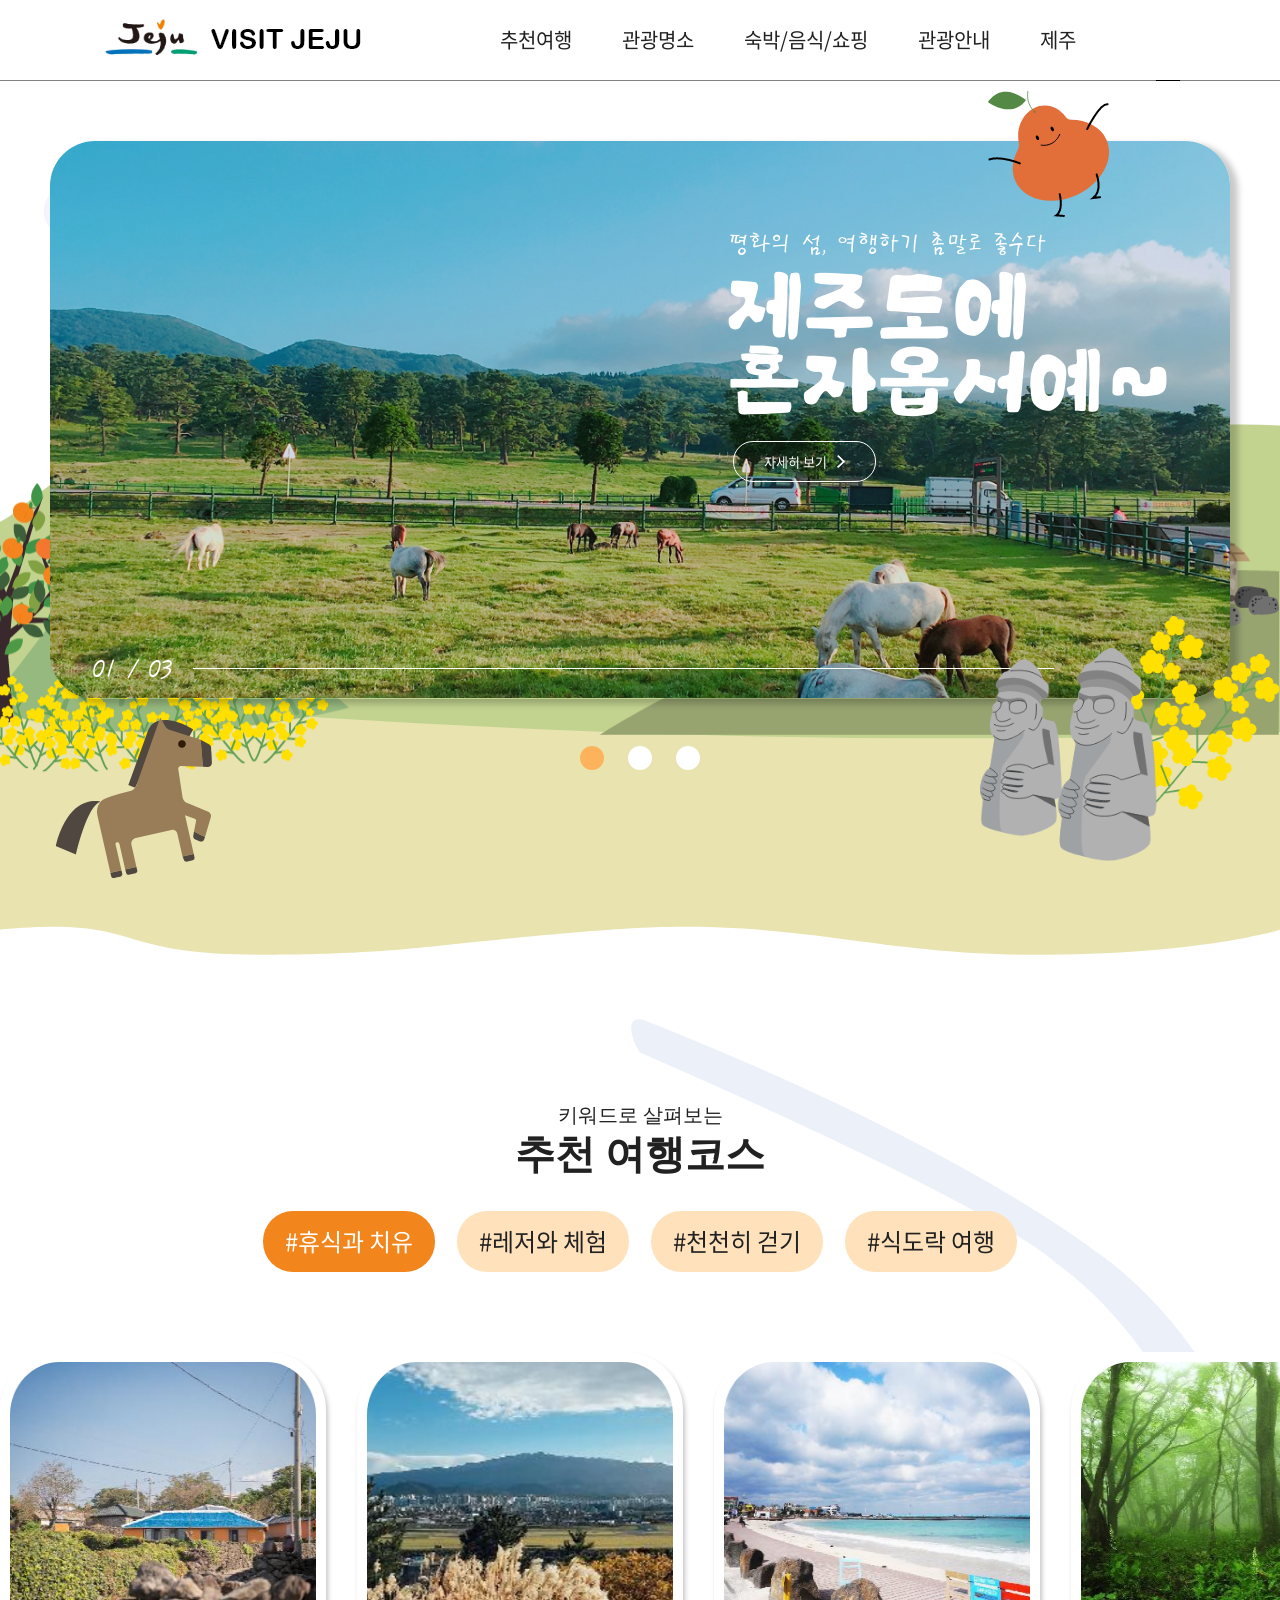
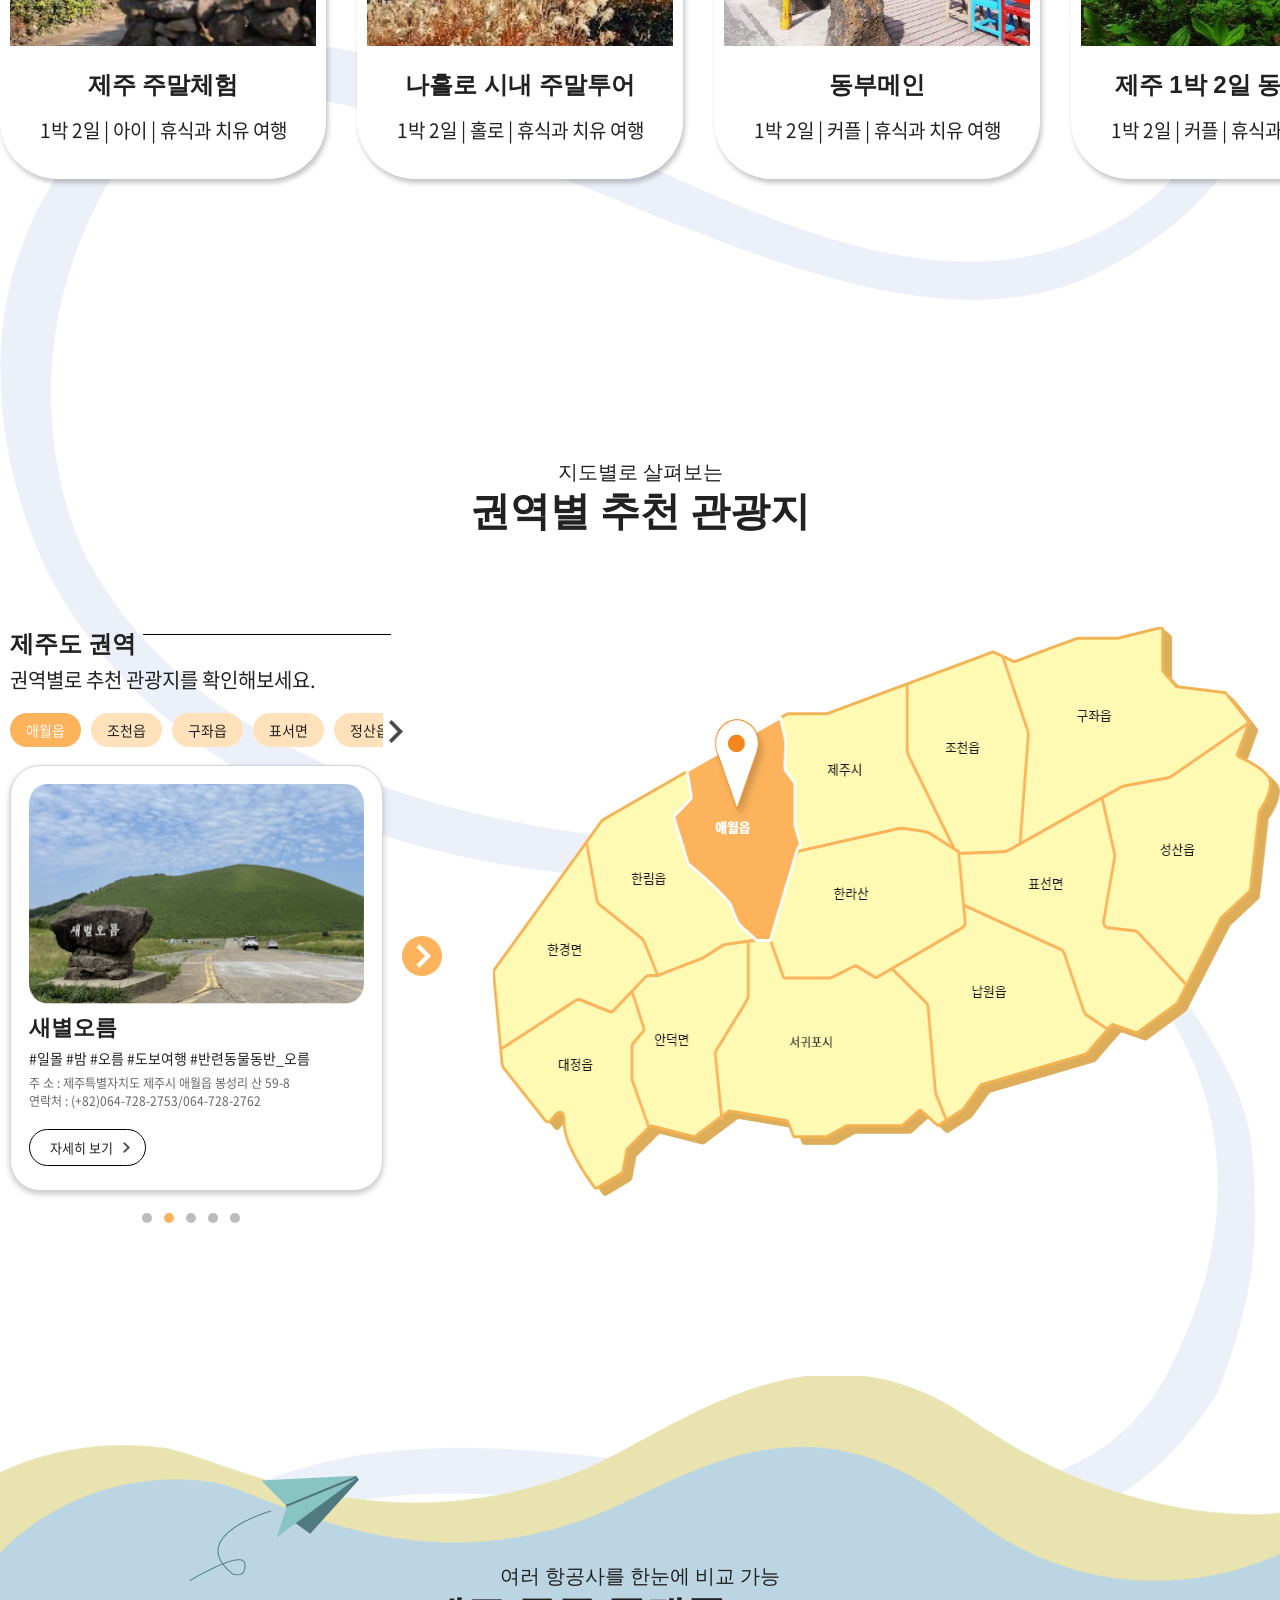
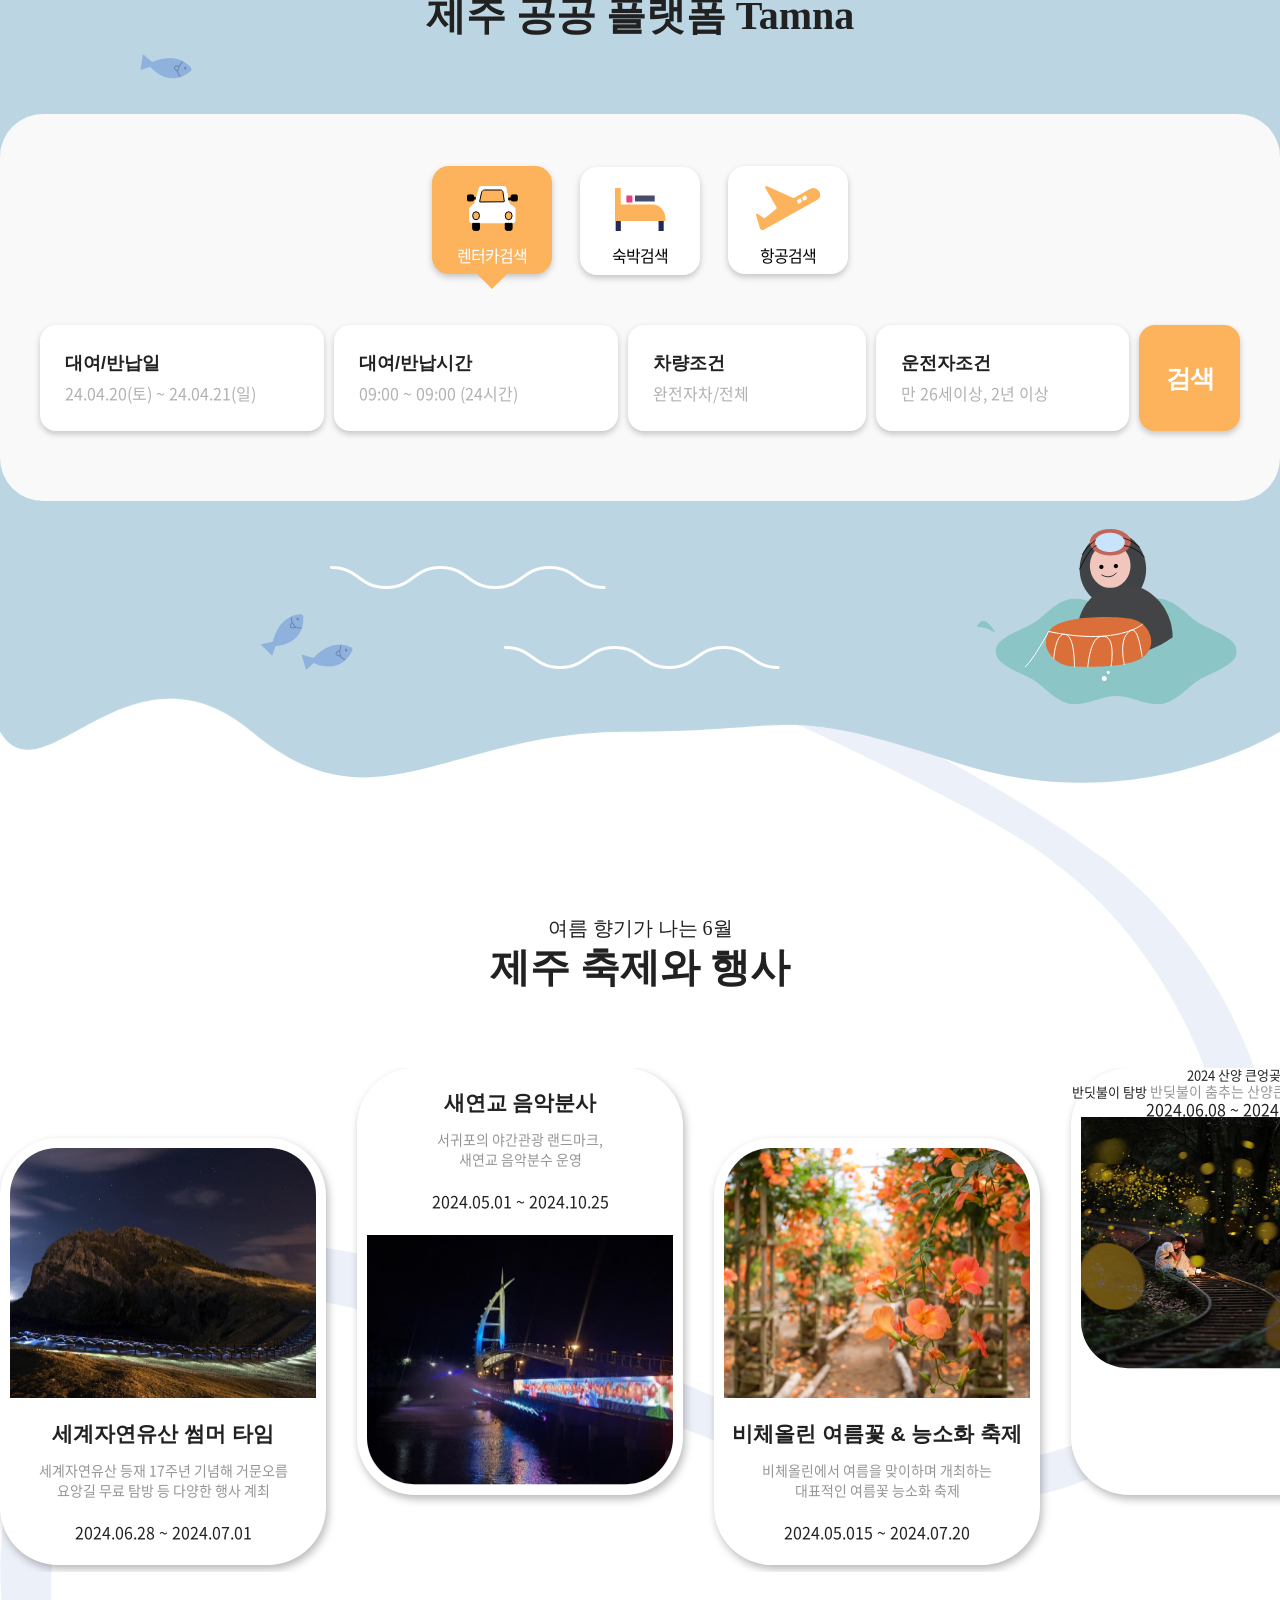
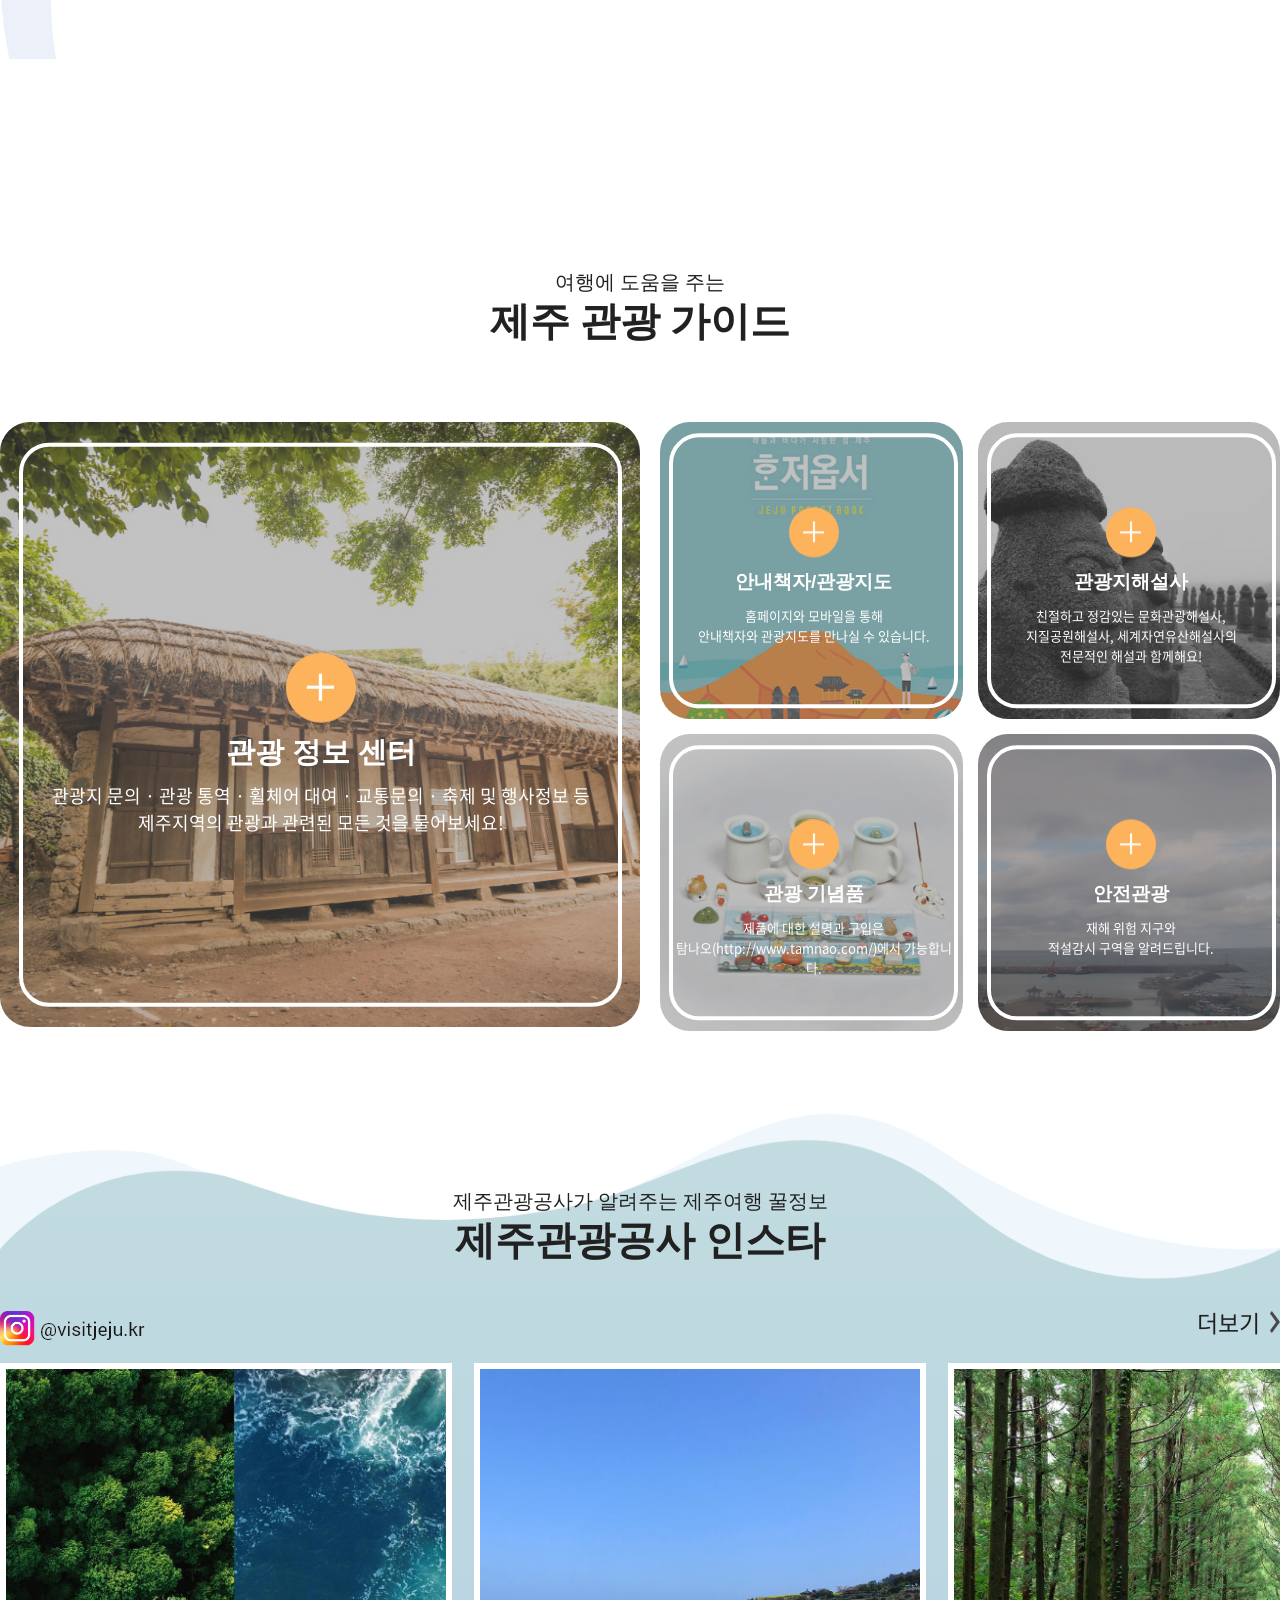
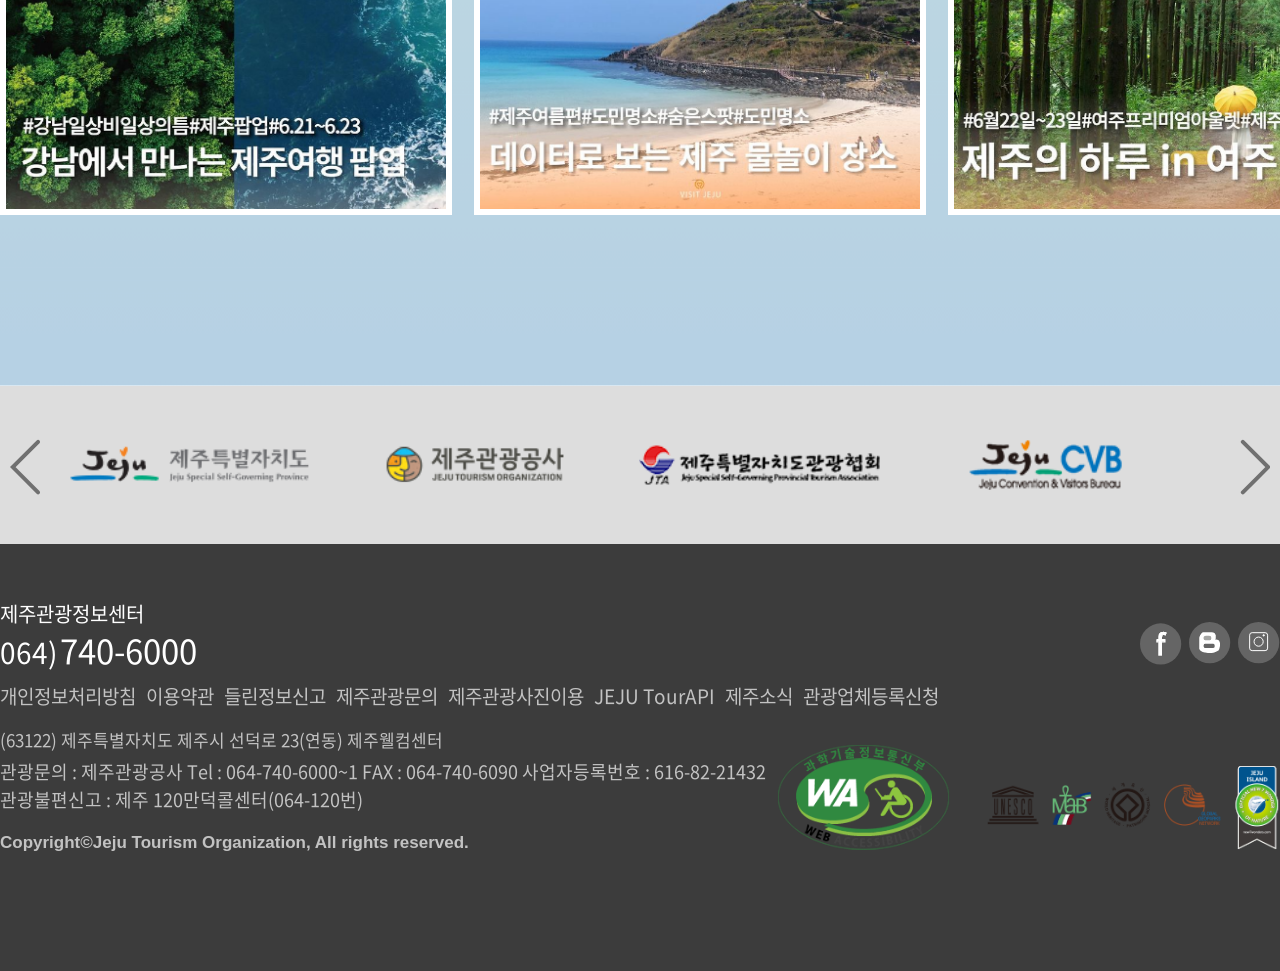
==== index.html @ 4c70cb13 "href 제거" ====
<!DOCTYPE html>
<html lang="en">
<head>
    <meta charset="UTF-8">
    <meta name="viewport" content="width=device-width, initial-scale=1.0">
    <link rel ="stylesheet" type="text/css" href="./resource/css/style.css">
    <link rel ="stylesheet" type="text/css" href="./resource/css/reset.css">
    <link rel ="stylesheet" type="text/css" href="./resource/css/font.css">
    <link rel="stylesheet" type="text/css" href="./resource/css/swiper.min.css">
    
    <title>UI/UX 디자인 실무 기말 과제</title>
 
</head>
<body>
    <div id="wrap">
        <div id="header">
            <div class="header_inner">
                <div class="logo">
                    <a href="index.html" >
                        <img src="../resource/img/logo.png" alt="">
                      </a>
                </div>
                <nav class="gnb">
                    <ul>
                      <li><a>추천여행</a></li>
                      <li><a>관광명소</a></li>
                      <li><a>숙박/음식/쇼핑</a></li>
                      <li><a>관광안내</a></li>
                      <li><a>제주</a></li>
                    </ul>
                </nav>
                <div class="gnb2">
                    <ul>
                        <li><a href="">로그인</a></li>
                        <li><a href="">회원가입</a></li>
                        <li><a href=""><img src="../resource/img/menu.png"></a></li>
                    </ul>
                </div>
            </div> 
        </div>
        <div id="container">   
            <div class="container_area">
             <div class="layout">
                <div id="main_photo">
                    <div class="slide_photozone">
                        
                        <div class="banner_line"></div>
                        <img src="../resource/img/banner/slide_img.png">
                        <p class="banner_textsub">평화의 섬, 여행하기 촘말로 좋수다</p>
                        <p class="banner_subject">제주도에<br> 혼자옵서예~</p>
                      
                        <div class="banner_add">
                            <a href="">자세히 보기<img src="../resource/img/banner/right_arrow.png"></a>
                        </div>
                    <p class="pagenumber">01 / 03</p>
                
                </div>
            
                <div class="banner_slick">
                    <ul class="banner_slick_dot">
                        <li class="active_dot">

                            <button></button></li>
                        <li><button></button></li>
                        <li><button></button></li>
                    </ul>
                </div>
                </div>
                </div>
                <div class="orange">
                    <img src="../resource/img/banner/mandarin.png"  alt="배너 이미지 배경"">
                </div>
                <div class="horse">
                    <img src="../resource/img/banner/horse.png"  alt="배너 이미지 배경"">
                </div>
                <div class="stone">
                    <img src="../resource/img/banner/stone.png"  alt="배너 이미지 배경"">
                </div>
                <div class="sun">
                    <img src="../resource/img/banner/sun.png"  alt="배너 이미지 배경"">
                </div>

                <div class="banner_left">
                    <img src="../resource/img/banner/mountain.png"  alt="배너 이미지 배경"">
                </div>
                <div class="banner_right">
                    <img src="../resource/img/banner/house.png"  alt="배너 이미지 배경"">
                </div>
            </div>
            <div id="mcont1">
                <div class="bg_line"></div>
                <div class="layout">
                    <p class="text_sub">키워드로 살펴보는</p>
                    <p class="text_jemok">추천 여행코스</p>
                    <div class="tap_ui">
                        <ul>
                            <li class="on">
                                <a>
                                <span>#휴식과 치유</span>
                                </a>
                            </li>
                            <li>
                                <a >
                                <span>#레저와 체험</span>
                                </a>
                            </li>
                            <li>
                                <a >
                                <span>#천천히 걷기</span>
                                </a>
                            </li>
                            <li>
                                <a>
                                <span>#식도락 여행</span>
                                </a>
                            </li>
                        </ul>
                    </div>
                        <div class="img_slide">
                            <div class="list">
                                <ul>
                                    <li><a >
                                        <div>
                                            <img src="../resource/img/cont1/1.png" >
                                            <span class="cont1_text">제주 주말체험</span>
                                            <span class="cont1_text2">1박 2일 | 아이 | 휴식과 치유 여행</span>
                                        </div>
                                    </a>
                                    </li>
                                    <li>
                                        <a>
                                            <div>
                                                <img src="../resource/img/cont1/2.png" >
                                                <span class="cont1_text">나홀로 시내 주말투어</span>
                                                <span class="cont1_text2">1박 2일 | 홀로 | 휴식과 치유 여행</span>
                                            </div>
                                    </a>
                                    </li>
                                    <li>
                                        <a >
                                            <div>
                                                <img src="../resource/img/cont1/3.png" >
                                                <span class="cont1_text">동부메인</span>
                                                <span class="cont1_text2">1박 2일 | 커플 | 휴식과 치유 여행</span>
                                            </div>
                                        </a>
                                    </li>
                                    <li>
                                        <a>
                                            <div>
                                                <img src="../resource/img/cont1/4.png" >
                                                <span class="cont1_text">제주 1박 2일 동쪽여행</span>
                                                <span class="cont1_text2">1박 2일 | 커플 | 휴식과 치유 여행</span>
                                            </div>
                                        </a>
                                    </li>
                                </ul>
                            </div>
                            <div class="control">
                                <button class="left"></button>
                                <button class="right"></button>
                            </div>
                        </div>        
                </div>
            </div>
            <div id="mcont2">
                <div class="layout">
                    <p class="text_sub">지도별로 살펴보는</p>
                    <p class="text_jemok">권역별 추천 관광지</p>
                        <div class="mcont2_cont"> 
                            <div class="box1">
                                <button class="cont2_right_min"></button>
                                <div class="line-oveflo">
                                    <p class="cont2_text">제주도 권역</p>
                                    <div class="cont2_line"></div>
                                 </div>
                                <p class="cont2_text2">권역별로 추천 관광지를 확인해보세요.</p>
                                <div class="cont2tap_ui">
                                    <ul>
                                        <li class="on">
                                            <a>
                                            <span>애월읍</span>
                                            </a>
                                        </li>
                                        <li>
                                            <a>
                                            <span>조천읍</span>
                                            </a>
                                        </li>
                                        <li>
                                            <a>
                                            <span>구좌읍</span>
                                            </a>
                                        </li>
                                        <li>
                                            <a>
                                            <span>표서면</span>
                                            </a>
                                        </li>
                                        <li>
                                            <a>
                                            <span>정산읍</span>
                                            </a>
                                        </li>
                                        <div class="triangle"></div>
                                    </ul>
                                
                                </div>
                                <div class="cont2_box1_cont">
                                    <div>
                                        <img src="../resource/img/cont2/Saebyeol.png">
                                        <span class="cont2_text3">새별오름</span>
                                        <span class="cont2_text4">#일몰 #밤 #오름 #도보여행 #반련동물동반_오름</span>
                                        <span class="cont2_text5">주   소 :  제주특별자치도 제주시 애월읍 봉성리 산 59-8 </span>
                                        <span class="cont2_text6">연락처 : (+82)064-728-2753/064-728-2762 </span>
                                        <a href="">자세히 보기<img src="../resource/img/cont2/right_arrow.png"></a>
                                    </div>
                                    <div>
                                        
                                        <button class="cont2_left"></button>
                                        <button class="cont2_right"></button>
                                        <ul class="slick_dot">
                                            <li><button></button></li>
                                            <li class="active_dot"><button></button></li>
                                            <li><button></button></li>
                                            <li><button></button></li>
                                            <li><button></button></li>
                                        </ul>
                                    </div>
                                </div>
                            </div>
                            
                            <div class="box2"></div>
                        </div>   
                </div>
            </div>
            <div id="mcont3">
                <div class="layout">
                    <div class="il_plane"></div>
                    <div class="il_wave1"></div>
                    <div class="il_wave2"></div>
                    <div class="il_fish1"></div>
                    <div class="il_fish2"></div>
                    <div class="il_womandriver"></div>
                    <div >
                        <p class="text_sub">여러 항공사를 한눈에 비교 가능</p>
                        <p class="text_jemok">제주 공공 플랫폼 Tamna</p>
                    </div>
                    <div class="cont3_box">
                        <div class="cont3_tap">
                            <ul>
                                <li class="on">
                                    <button>
                                        <img src="../resource/img/cont3/car.png">
                                        <span>렌터카검색</span>
                                        <div class="semo"></div>  
                                    </button>          
                                                
                                </li>
                                <li>
                                    <button>
                                        <img src="../resource/img/cont3/bed.png">
                                        <span>숙박검색</span>
                                        <div class="semo"></div>
                                    </button> 
                                </li>
                                <li>
                                    <button>
                                        <img src="../resource/img/cont3/airplane.png">
                                        <span>항공검색</span>
                                        <div class="semo"></div>
                                    </button> 
                                    
                                </li>
                            </ul>
                        </div>
                        <div class="cont3_bottom">
                            <div class="cont3_inner">
                                
                                <button class="cont3_date">
                                        <p>대여/반납일</p>  
                                        <p class="sub">24.04.20(토) ~ 24.04.21(일)</p>  
                                </button> 
                                
                        
                                <button class="cont3_date">
                                    <p>대여/반납시간</p>
                                    <p class="sub">
                                    09:00 ~ 09:00 (24시간) 
                                    </p> 
                                </button>
                        
                                <button class="cont3_carcon">
                                    <p>차량조건</p>
                                    <p class="sub"> 완전자차/전체 </p>
                                </button> 
                                
                                
                                <button class="cont3_drivercon">
                                    <p>운전자조건</p>
                                    <p class="sub"> 만 26세이상, 2년 이상</p>  
                                </button>                          
                            
                            
                                <button class="cont3_search">
                                    <span>
                                    검색
                                    </span> 
                                </button>                          
                            
                           
                            </div>
                        </div>
                    </div>    
                </div>
            </div>
            <div id="mcont4">
                <div class="layout">
                    <p class="text_sub">여름 향기가 나는 6월</p>
                    <p class="text_jemok">제주 축제와 행사</p>
                    <div class="img_slide">
                        <div class="cont4_list">
                            <ul>
                                <li class="cont4_down">
                                    <a>
                                    <div>
                                        <img src="../resource/img/cont4/1.png" >
                                        <span class="cont4_text">세계자연유산 썸머 타임</span>
                                        <span class="cont4_text2">세계자연유산 등재 17주년 기념해 거문오름<br>요앙길 무료 탐방 등 다양한 행사 계최</span>
                                        <span class="cont4_text3">2024.06.28 ~ 2024.07.01</span>
                                    
                                    </div>
                                </a>
                                </li>
                                <li class="cont4_img">
                                    <a >
                                        <div>
                                        
                                            <span class="cont4_text">새연교 음악분사</span>
                                            <span class="cont4_text2">서귀포의 야간관광 랜드마크,<br>
                                                새연교 음악분수 운영</span>
                                            <span class="cont4_text3">2024.05.01 ~ 2024.10.25</span>
                                            <img src="../resource/img/cont4/2.png" >
                                        </div>
                                </a>
                                </li>
                                <li class="cont4_down">
                                    <a >
                                        <div>
                                            <img src="../resource/img/cont4/3.png" >
                                            <span class="cont4_text">비체올린 여름꽃 & 능소화 축제</span>
                                            <span class="cont4_text2">비체올린에서 여름을 맞이하며 개최하는<br>
                                                대표적인 여름꽃 능소화 축제</span>
                                            <span class="cont4_text3">2024.05.015 ~ 2024.07.20</span>
                                        </div>
                                    </a>
                                </li>
                                <li class="cont4_img>
                                    <a>
                                        <div>
                                            <span class="cont4_text">2024 산양 큰엉곶<br> 반딧불이 탐방</span>
                                            <span class="cont4_text2">반딪불이 춤추는 산양큰엉곶 반딧불이 탐방</span>
                                            <span class="cont4_text3">2024.06.08 ~ 2024.06.30</span>
                                            <img src="../resource/img/cont4/4.png" >
                                        </div>
                                    </a>
                                </li>
                            </ul>
                           
                        </div>
                        <div class="control">
                            <button class="cont4_left"></button>
                            <button class="cont4_right"></button>
                        </div>
                    </div>    
                </div>    
            </div>
            <div id="mcont5">
                <div class="layout">
                    <p class="text_sub">여행에 도움을 주는</p>
                    <p class="text_jemok">제주 관광 가이드</p>
                    <div class="cont5_inner">
                        <div class="board-left">
                            <a href="" class="line">
                            <em></em>
                            <p class="cont5_jemok">관광 정보 센터</p>
                            <p class="cont5_textsub">관광지 문의 · 관광 통역 · 휠체어 대여 · 교통문의 · 축제 및 행사정보 등<br> 
                                제주지역의 관광과 관련된 모든 것을 물어보세요!</p>
                            </a>
                        </div>    
                        <div class="board-right">
                            <div class="inner">
                                <a class="line">
                                    <em></em>
                                    <p class="cont5_jemok">안내책자/관광지도</p>
                                    <p class="cont5_textsub">홈페이지와 모바일을 통해 <br>
                                        안내책자와 관광지도를 만나실 수 있습니다.</p>
                                </a>
                            </div>
                            <div class="inner">
                                <a  class="line">
                                    <em></em>
                                    <p class="cont5_jemok">관광지해설사</p>
                                    <p class="cont5_textsub">친절하고 정감있는 문화관광해설사, <br>
                                        지질공원해설사, 세계자연유산해설사의 <br>
                                        전문적인 해설과 함께해요!</p>
                                </a>
                            </div>
                            <div class="inner">
                                <a  class="line">
                                    <em></em>
                                    <p class="cont5_jemok">관광 기념품</p>
                                    <p class="cont5_textsub">제품에 대한 설명과 구입은<br>
                                        탐나오(http://www.tamnao.com/)에서 가능합니다.</p>
                                </a>
                            </div>
                            <div class="inner" >
                                <a class="line">
                                    <em></em>
                                    <p class="cont5_jemok">안전관광</p>
                                    <p class="cont5_textsub">재해 위험 지구와<br>
                                        적설감시 구역을 알려드립니다.</p>
                                </a>
                            </div>
                        </div>
                    </div>
                </div>    
            </div>



            <div id="mcont6">
                <div class="layout">
                    <p class="text_sub">제주관광공사가 알려주는 제주여행 꿀정보</p>
                    <p class="text_jemok">제주관광공사 인스타</p>
                
                    <div class="cont6_cont">
                            <a href="" class="insta">
                                <img src="../resource/img/cont6/insta.png">
                            </a>
                            <a href="" class="add"> 

                                <span>더보기</span>
                                <img src="../resource/img/cont2/right_arrow.png">
                            
                            </a>
                    </div>
                    <div class="cont6_img">
                        <div class="cont6_ul">
                            <ul>
                                <li>
                                    <img src="../resource/img/cont6/1.png">
                                </li>
                                <li>
                                    <img src="../resource/img/cont6/2.png">
                                </li>
                                <li>
                                    <img src="../resource/img/cont6/3.png">
                                </li>
                                <li>
                                    <img src="../resource/img/cont6/1.png">
                                </li>
                            </ul>
                        </div>
                    </div>
                </div>    
            </div>



            <div id="footer">   
                <div class="footer_cont">
                    <div class="layout">
                        <button class="footer_left"></button>
                        <button class="footer_right"></button>
                        
                        <div class="mark">
                            <ul>
                                <li>
                                    <a href="">
                                        <img src="../resource/img/footer/jeju1.png">
                                    </a>
                                </li>
                                <li>
                                    <a href="">
                                        <img src="../resource/img/footer/jeju2.png"> 
                                    </a>
                                </li>
                                <li>
                                    <a href="">
                                        <img src="../resource/img/footer/jeju3.png">
                                    </a>
                                </li>
                                <li>
                                    <a href="">
                                        <img src="../resource/img/footer/jejucvb.png">
                                    </a>
                                </li>
                                <li>
                                    <a href="">
                                        <img src="../resource/img/footer/iccjeju.png">
                                    </a>
                                </li>
                                
                            </ul>
                      
                        </div>
                    </div>    
                </div> 
                <div class="footer_end">
                    <div class="layout">   
                        <div class="wa_mark">
                            <img src="../resource/img/footer/science.png">
                        </div>
                        <div class="cetifications">
                            <img src="../resource/img/footer/cetisications.png">
                        </div>
                        <div class="list_icon">
                        <ul>
                            <li>  <img src="../resource/img/footer/facebook.png"></li>
                            <li>  <img src="../resource/img/footer/blog.png"></li>
                            <li>  <img src="../resource/img/footer/instagram.png"></li>
                        </ul>
                        </div>
                        <p class="footer_text1">제주관광정보센터</p>
                        <div>
                            <p class="footer_text2">064)</p>
                            <p class="footer_text2_1"> 740-6000</p>
                        </div>
                    
                        <div class="list_etc">
                            <ul>
                                <li>
                                    <a >
                                        개인정보처리방침 
                                    </a>
                                </li>
                                <li>
                                    <a>
                                        이용약관
                                    </a>
                                </li>
                                <li>
                                    <a >
                                        들린정보신고
                                    </a>
                                </li>
                                <li>
                                    <a>
                                        제주관광문의
                                    </a>
                                </li>
                                <li>
                                    <a>
                                        제주관광사진이용
                                    </a>
                                </li>
                                <li>
                                    <a >
                                        JEJU TourAPI
                                    </a>
                                </li>
                                <li>
                                    <a >
                                        제주소식
                                    </a>
                                </li>
                                <li>
                                    <a >
                                        관광업체등록신청
                                    </a>
                                </li>
                            </ul>
                        </div>
                        <p class="footer_text3">(63122) 제주특별자치도 제주시 선덕로 23(연동) 제주웰컴센터</p>
                        <p class="footer_text4">관광문의 : 제주관광공사  Tel : 064-740-6000~1  FAX : 064-740-6090   사업자등록번호 : 616-82-21432 <br>
                            관광불편신고 : 제주 120만덕콜센터(064-120번)</p>
                        <p class="footer_text5">Copyright©Jeju Tourism Organization, All rights reserved.</p>
                    </div>  
                </div>
            </div>
        </div>    
    </div>
</body>
</html>
---- resource/css/style.css ----
#wrap{
    width: 100%;
}

#header{ 
    width:100%; height: 80px;
    border-bottom: 0.5px solid gray;
}
/*#header .header_inner{ width: 1420px;  }*/


.logo{
    float: left;
    width: 284px;
    height: 58px;
    position :absolute;
    top: 12px;
    margin-left: 100px;
}

.gnb{
    display: inline-block;
    margin-left: 500px;
}

.gnb ul li{
    display: inline-block;
    margin-right: 50px;
    font-size: 20px;
    padding-top: 30px;
}

.gnb2{
    float: right;
    vertical-align: top;
}
.header_inner .gnb2 ul{
    display: flex;
    margin-right: 100px;
    align-items: center;
}
.header_inner .gnb2 ul li:nth-child(2){
    margin-right: 35px;
}
.header_inner .gnb2 ul li:nth-child(3){
    margin-right: 0px;
}

.gnb2 ul li{
    font-size: 16px;
    display: inline-block;
    margin-right: 16px;
    padding-top: 30px;
}

#container{
    /*background-color: rgb(128, 0, 75);*/
    height: auto;
    position: relative;
    
}


.container_area{
    width: 100%;
    height: 874px;
    position: relative;
    text-align: center;
    /*background-color: rgb(212, 253, 65);*/
    background-image: url('../img/banner/bg_ground.png');
    background-size: 100% 100%;
}

#wrap .layout{
    max-width: 1400px;
    margin: 0 auto;
    position: relative;
}



.container_area .layout{
  
    padding-left: 50px;
    padding-right: 50px;
    padding-top: 60px;
    position: relative;
    z-index: 3;
}
.container_area .layout #main_photo{
    width: 100%;
  
}

.container_area  .layout  #main_photo .slide_photozone{
    width: 100%;
    overflow: hidden;
    /*border: 1px solid white;*/
    border-radius: 45px;
    box-shadow: 7px 4px 6px 1px rgba(0, 0, 0, 0.217);
    position: relative;
    transition: transform 0.5s ease-in-out;
}
.container_area .layout #main_photo .slide_photozone .banner_textsub, .banner_subject{
    position: absolute;
}
.container_area .layout #main_photo .slide_photozone .banner_textsub{
    top: 92px;
    float: right;
    right: 184px;
    font-size: 24px;
    font-family: '휴먼편지체';
    color: white;
}
.container_area  .layout #main_photo .slide_photozone .banner_subject{
    top: 128px;
    text-align: left;
    float: right;
    right: 53px;
    font-family: 'EF_제주돌담체';
    color: white;
    font-size: 75px;
}
.container_area  .layout #main_photo .slide_photozone a{
    border: 1px solid white;
    font-size: 13px;
    line-height: 35px;
    padding: 0px 30px 0px 30px;
    border-radius: 20px;
    /* position: absolute; */
    padding-top: 2px;
    padding-bottom: 2px;
    display: flex;
    align-items: center;
    color: white;
}

.container_area  .layout #main_photo .slide_photozone img{
    width: 100%;
}
.container_area .layout #main_photo .slide_photozone .banner_add{
    position: absolute;
    top: 300px;
    display: flex;
    right: 354px;
}

.container_area .layout #main_photo .slide_photozone .banner_add img{
    width: 8px;
    height: 13px;
    margin-left: 10px;
}
.container_area .layout #main_photo .slide_photozone .pagenumber{
   position: absolute;
   color: white;
   font-size: 24px;
   font-family: '휴먼편지체';
   left: 43px;
   bottom: 18px;
}

.container_area .layout .banner_line{
    height: 1px;
    width: 73%;
    background-color: white;
    position: absolute;
    bottom: 30px;
    left: 143px
}






.container_area .banner_left img{
    float: left;
    width: 397px;
    height: 767px;
    position: absolute;
    top: 60px;
    left: 0px;
    z-index: 2;
}

.container_area .banner_right img{
    float: right;
    max-width: 684px;
    position: absolute;
    top: 384px;
    right: 0px;
    height: 270px;
    z-index: 1;
}

.container_area .orange img{
    float: left;
    position: absolute;
    top: 10px;
    right: 170px;
    z-index: 4;
}

.container_area .horse img{
    float: right;
    position: absolute;
    top: 630px;
    left: 40px;
    z-index: 4;
}

.container_area .sun img{
    float: left;
    position: absolute;
    width: 78px;
    left: 200px;
    top: 280px;
    z-index: 1;
}

.container_area .stone img{
    float: right;
    position: absolute;
    top: 535px;
    width: 300px;
    right: 0px;
    z-index: 4;
}


.container_area .banner_slick{
    margin-top: 40px;
}





.container_area .banner_slick .banner_slick_dot li{
    display: inline-block;
    margin-right: 24px;

    text-align: center;
    position: relative;
}
.container_area .banner_slick .banner_slick_dot li button{
    display: inline-block;
    width: 24px;
    height: 24px;
    border-radius: 50%;
    background-color: white;
    margin: 0 auto;
    margin-top: 7px;
   
}
.container_area .banner_slick .banner_slick_dot li:last-child{
    margin-right: 0px;
}
.container_area #main_photo .banner_slick .banner_slick_dot .active_dot button {
    background-color: #FCB35C;
}

.container_area #main_photo .banner_slick .banner_slick_dot .active_dot img {
   position: absolute;
   left: -4px;
    top: -5px;
}


/* 1번째 컨텐츠 */
.mcont1{
    position: relative;
}
#mcont1 .bg_line{
    position: absolute;
    left: 50%;
    top: 20%;
    width: 100%;
    z-index: -1;
    max-width: 1850px;
    height: 300vw;
    max-height: 4000px;
    background: url('../img/cont1/bg_line.png');
    background-size: 100%;
    transform: translateX(-50%);
    content: '';
    margin: 0 auto;
}
  



.tap_ui{
    height: 61px;
    align-items: center;
    margin-top: 36px;
}

.tap_ui ul{
    text-align: center;
}
.tap_ui ul li{
    display: inline-block;
    margin-right:22px;
}

.tap_ui ul li:last-child{
    margin-right:0px;
}
.tap_ui ul li a { 
    /*font-size: 26px;
    font-family: 'Noto Sans KR';
    font-weight: 500;
    float: left;
    width: 177px;
    height: 61px;
    background-color: #FFE2BC;
    border-radius: 31px;
   justify-content: center; 
   align-items: center;
*/
    display: block;
    overflow: hidden;
    position: relative;
    z-index: 1;
    padding: 0 22px;
    background: #FFE2BC;
    border-radius: 30px;
}

.tap_ui ul li.on a {
    background: #F2851C;  /* 첫 번째 항목은 기본적으로 주황색 */
    color: white;
}
.tap_ui ul li span{
    line-height: 61px;
    font-size: 24px;
 
}

.text_sub{
    font-family: 'Noto Sans KR';
    font-size: 20px;
    font-weight:normal;
    text-align: center;
    padding-top: 150px;
    padding-bottom: 10px;
}



.text_jemok{
    font-family: 'Noto Sans KR';
    font-size: 40px;
    font-weight: bold;
    text-align: center;
}


.img_slide{
    position: relative;
}

.list{
    height: 440px;
    align-items: center;
    margin-top: 80px;
    margin-bottom: 120px;
    overflow: hidden;
    position: relative;
}

.list ul{
    text-align: center;
    position: absolute;
    left: 0;
    top: 0;
    width: 200%;

}
.list ul li{
    float: left;
    width: 326px;
    min-height: 427px;
    border-radius: 58px;
   margin-right: 31px;
   box-shadow: 2px 4px 5px 0px rgb(0 0 0 / 23%);
   background-color: white;
   margin-bottom: 20px;

}
.list ul li:last-child{
    margin-right: 0px;
}
.list ul li div span{
    display: block;

}
.list ul li div img{
    width: 306px;
    height: 284px;
    margin-top: 10px;
    margin-right: 10px;
    margin-left: 10px;
}
#mcont1 .list div button{
    float: left;
    position: absolute;
    left: -90px;
    top: 60%;
    width: 59px;
    height: 59px;
    margin-right: 25px;
    background: #71879b;
    border-radius: 50%;
    font-size: 0;
}

.left, .right{
position: absolute; 
top: 40%; 
width: 45px; 
height: 75px;  
z-index: 1;
}

.left{
    background-image: url('../img/cont1/left.png');
    left: -90px;
}

.right{
    background-image: url('../img/cont1/right.png');
    float: right;
   right: -90px;

}


.cont1_text{
    font-size: 24px;
    padding-top: 26px;
    font-weight: bold;
}
.cont1_text2{
    font-size: 19px;
    padding-top: 24px;
}

.list ul li:hover{
    background-color: #F2851C;
    div span{
        color: white;
      }
}


/* 2번째 컨텐츠 */

#mcont2{
    position: relative;
}

#mcont2 .layout{
    margin-top: 80px;

}
#mcont2 .layout .mcont2_cont{
    width: 100%;
    height: auto;
    margin-top: 90px;
    margin-bottom: 175px;
 
    display: flex;
    justify-content: center;
    align-items: center;
}


#mcont2 .layout .box1{
    max-width: 411px;
    margin-right: 100px;
    /*background-color: blue;*/

    padding: 10px;
    position: relative;
}


#mcont2 .layout .box2{
    display: inline-block;
    width: 867px;
    height: 570px;
    background-image: url(../img/cont2/map.png);
    background-size: 100% 100%;
   
}

#mcont2 .cont2_text{
    font-size: 24px;
    font-family: '카페24 써라운드';
    font-weight: bold;
}

#mcont2 .cont2_text2{
    font-size: 20px;
    padding-top: 14px;
}

#mcont2 .line-oveflow{
    overflow: hidden;
    position: relative;
}

#mcont2 .cont2_line{
   height: 1px;
   width: 63%;
   background-color: black;
   position:absolute;
   top: 12px;
   left: 143px;

}



.cont2tap_ui{
    height: 34px;
    align-items: center;
    margin-top: 23px;
    overflow: hidden;
    position: relative;
}

.triangle{
    right: 7%;
    background-image: url(../img/cont2/tri.png);
    width: 11px;
    height: 7px;
    background-size: 100% 100%;
    background-repeat: no-repeat;
    position: absolute;
    z-index: 3;
    top: 40%;
    display: none;
}

.cont2tap_ui ul{
    width: 200%;
}
.cont2tap_ui ul li{
    display: inline-block;
    margin-right:10px;
}

.cont2tap_ui ul li:last-child{
    margin-right:0px;
}
.cont2tap_ui ul li a { 
    float: left;
    overflow: hidden;
    position: relative;
    z-index: 1;
    padding: 0 16px;
    background: #FFE2BC;
    border-radius: 24px;
}

.cont2tap_ui ul li.on a {
    background: #FCB35C;  /* 첫 번째 항목은 기본적으로 주황색 */
    color: white;
}
.cont2tap_ui ul li span{
    line-height: 34px;
    font-size: 14px;
 
}

.cont2_box1_cont{
    height: 388px;
    padding: 18px;
    border: 1px solid #D6D6D6;
    box-shadow: 0px 3px 6px 0px rgb(0 0 0 / 23%);
    background-color: white;
    border-radius: 30px;
    margin-top: 18px;
    position: relative;
}


.cont2_box1_cont div img{
    width: 100%;
    height: 220px;
    
}

.cont2_box1_cont div .cont2_text3{
    display: block;
    font-size: 22px;
    font-weight: bold;
    margin-top: 12px;
}
.cont2_box1_cont div .cont2_text4{
    display: block;
    font-size: 14px;
    margin-top: 12px;
}
.cont2_box1_cont div .cont2_text5{
    display: block;
    font-size: 12px;
    font-weight:100;
    margin-top: 12px;
    color: #191919ab;
    padding-bottom: 6px;
}

.cont2_box1_cont div .cont2_text6{
    display: block;
    font-size: 12px;
    font-weight:lighter;
    color: #191919ab;
    margin-bottom: 22px;
}
.cont2_box1_cont div a{
    border: 1px solid black;
    font-size: 13px;
    line-height: 35px;
    padding: 0px 32px 0px 20px;
    border-radius: 20px;
    position: absolute;
}
.cont2_box1_cont div a img{
 width: 7px;
 height: 11px;
 padding-left: 10px;
 position: absolute;
 top: 12px;
}

.cont2_right_min{
    background-image: url(../img/cont2/right_arrow.png);
    position: absolute;
    width: 14px;
    height: 25px;
    background-size: 100%;
    background-repeat: no-repeat;
    right: -10px;
    top: 17%;
}



.cont2_box1_cont div .cont2_left, .cont2_right{
    position: absolute;
    width: 40px;
    height: 40px;
    top: 40%;
}

.cont2_box1_cont div .cont2_left{
    background-image: url('../img/cont2/left.png');
    left: -60px;
}


.cont2_box1_cont div .cont2_right{
    background-image: url('../img/cont2/rignt.png');
    right: -60px;
}










.cont2_box1_cont div .slick_dot{
    position: absolute;
    top: 105%;
    display: block;
    left: 0;
    width: 100%;
    text-align: center;
}


.cont2_box1_cont div .slick_dot li{
    display: inline-block;
    margin-right: 6px;
}
.cont2_box1_cont div .slick_dot li button{
    display: inline-block;
    width: 10px;
    height: 10px;
    border-radius: 50%;
    background-color: #BCBCBC;
    margin-right: 6px;
}
.cont2_box1_cont div .slick_dot .active_dot button{
    background-color: #FCB35C;
  
}











/* 3번째 컨텐츠 */
#mcont3{
    width: 100%;
    height: 1012px;
    background-image: url(../img/cont3/sea.png);
    background-size: 100% 100%;
    background-repeat: no-repeat;
    margin: 0 auto;
    position: relative;
}
#mcont3 .il_plane{
    float: left;
    left: 171px;
    position: absolute;
    background-image: url('../img/cont3/paperair.png');
    width: 203px;
    height: 128px;
    top: 83px;
}
#mcont3 .il_wave1{
    width: 276px;
    height: 23px;
    top: 790px;
    float: left;
    left: 330px;
    position: absolute;
    background-image: url('../img/cont3/wave1.png');
}
#mcont3 .il_wave2{
    width: 276px;
    height: 23px;
    float: right;
    right: 500px;
    position: absolute;
    top: 870px;
    background-image: url('../img/cont3/wave2.png');
}
#mcont3 .il_fish1{
    width: 53px;
    height: 27px;
    top: 278px;
    float: left;
    left: 140px;
    position: absolute;
    background-image: url('../img/cont3/fish1.png');
}
#mcont3 .il_fish2{
    width: 109px;
    height: 75px;
    position: absolute;
    top: 823px;
    float: left;
    left: 20%;
    background-image: url('../img/cont3/fish2.png');
}
#mcont3 .il_womandriver{
    position: absolute;
    top: 753px;
    width: 260px;
    height: 176px;
    float: right;
    right: 43px;
    background-image: url('../img/cont3/womandirver.png');
    z-index: 1;
    background-repeat: no-repeat;
}





#mcont3 .text_sub{
    padding-top: 190px;
}



#mcont3 .cont3_box{
    max-width: 1400px ;
    background-color: #F9F9F9;
    margin: 0 auto;
    margin-top: 78px;
    border-radius: 43px;
    padding: 0 40px;
    position: relative;
}
.cont3_box .cont3_tap ul {
    text-align: center;
}
.cont3_box .cont3_tap ul li {
    display: inline-block;
    margin-right: 28px;
}
.cont3_box .cont3_tap ul li button{
    margin-top: 52px;
    width: 120px;
    height: 108px;
    background-color: white;
    box-shadow: 0px 3px 6px 0px #00000036;
    border-radius: 17px;
    color: black;
    position: relative;
}
.cont3_box .cont3_tap ul li:last-child{
   margin-right: 0px;
}
.cont3_box .cont3_tap ul span{
    font-size: 16px;
}

.cont3_box .cont3_tap ul .on span{
    background-color: #FCB35C;
    color: white;

}

.cont3_box .cont3_tap ul .on button{
    background-color: #FCB35C;
    .cont3_box div ul .on span{
        color: white;
    }
}



.cont3_box .cont3_tap ul li button img{
    display: block;
    margin: 0 auto;
    margin-top: 12px;
    margin-bottom: 12px;
    
}


.cont3_box .cont3_tap ul li .semo{
    height: 0px;
    width: 0px;
    position: absolute;
    left: 33%;
    bottom: -15px;
    border: 20px solid transparent;
    border-top-color:#fcb45c00;
    border-bottom:none; 
    margin: 0 auto;

}
.cont3_box .cont3_tap .on .semo{
    border-top-color:#FCB35C;

}
#mcont3 .cont3_box .cont3_bottom{
    padding-bottom: 70px;
}
#mcont3 .cont3_box .cont3_bottom p{
    float: left;
    font-size: 18px;
    font-weight: bold;
}
#mcont3 .cont3_box .cont3_bottom .sub{
    clear: left;
    font-size: 16px;
    font-weight: 100;
    color: rgba(0, 0, 0, 0.304);
    margin-top: 6px;
}
#mcont3 .cont3_box .cont3_inner{
    width: 100%;
    display: flex;
    justify-content: space-between;
    align-items: stretch;
    height: 106px;
    gap: 10px;
   margin-top: 50px;
}
.cont3_box .cont3_inner .cont3_date, .cont3_carcon, .cont3_drivercon{
    padding: 25px;
}
.cont3_box .cont3_inner .cont3_date{
    width: 308px;
    background-color: white;
    box-shadow: 0px 3px 6px 0px #00000036;
    border-radius: 16px;
}
.cont3_box .cont3_inner .cont3_carcon{
    width: 257px;
    background-color: white;
    box-shadow: 0px 3px 6px 0px #00000036;
    border-radius: 16px;
}
.cont3_box .cont3_inner .cont3_drivercon{
    width: 274px;
    background-color: white;
    box-shadow: 0px 3px 6px 0px #00000036;
    border-radius: 16px;
}
    

.cont3_box .cont3_inner .cont3_search {
    background-color: #FCB35C;
    box-shadow: 0px 3px 6px 0px #00000036;
    border-radius: 16px;
    width: 111px;
    font-size: 25px;
    color: rgb(255, 255, 255);
    font-weight: bold;
}

/*
#mcont3 .cont3_inner ul{
    text-align: center;
}
#mcont3 .cont3_inner ul li{
    display: inline-block;
    background-color: white;
    box-shadow: 0px 3px 6px 0px #00000036;
    border-radius: 16px;
    color: black;
    margin-top: 51px;
    margin-right: 14px;
    padding: 25px;
    height: 56px;
}

.cont3_box .cont3_inner ul .cont3_date{
    width: 258px;
}
.cont3_box .cont3_inner ul .cont3_carcon{
    width: 227px;
}
.cont3_box .cont3_inner ul .cont3_drivercon{
    width: 224px;
    
}
    

.cont3_box .cont3_inner ul li .cont3_search {
    padding: 0px;
    width: 60px;
}

#mcont3 .cont3_box .cont3_inner ul li:nth-child(4){
    margin-right: 17px;
}
#mcont3 .cont3_box .cont3_inner ul li:last-child{
    margin-right: 0px;
    background-color: #FCB35C;
}



#mcont3 .cont3_inner ul li div{
    float: left;
}


#mcont3 .cont3_inner ul li div .cont3_search2{
    font-size: 25px;
    color: rgb(255, 255, 255);
    font-weight: bold;
    margin-top: 8px;
}



#mcont3 .cont3_inner ul li div span{
    display: flex;
    font-size: 20px;
    font-weight: bold;
}

#mcont3 .cont3_inner ul li button{
    font-size: 18px;
    margin-top: 12px;
    color: #19191957;

}

*/

/*4번쨰*/
#mcont4{
    position: relative;
}
#mcont4 .text_sub{
    padding-top: 130px;
}

#mcont4 .cont4_list{
    height: 504px;
    align-items: center;
    margin-top: 80px;
    margin-bottom: 120px;
    overflow: hidden;
    position: relative;
}


#mcont4 .cont4_list ul{
    text-align: center;
    position: absolute;
    left: 0;
    top: 0;
    width: 200%;
}
#mcont4 .cont4_list ul li{
    float: left;
    /*background-color: purple;*/
    width: 326px;
    height: 427px;
    border-radius: 58px;
   margin-right: 31px;
   margin-bottom: 20px;
   /*border: 0.5px solid #A8A8A8;*/
   box-shadow: 2px 4px 9px 0px rgba(0, 0, 0, 0.283);
   background-color: white;

}
#mcont4 .cont4_list ul .cont4_down{
    margin-top: 70px;
}


#mcont4 .cont4_list ul li:last-child{
    margin-right: 0px;
}
#mcont4 .cont4_list ul li div span{
    display: block;

}
#mcont4 .cont4_list ul li div img{
    width: 306px;
    height: 250px;
    margin-top: 10px;
    margin-right: 10px;
    margin-left: 10px;
}

#mcont4 .cont4_left, .cont4_right{
    position: absolute;
    width: 70px; 
    height: 70px;
    top: 45%;

}

#mcont4 .cont4_left{
    background-image: url('../img/cont4/left.png');
    left: -110px;
   
}
#mcont4 .cont4_right{
    background-image: url('../img/cont4/right.png');
    right: -110px;
}

#mcont4 .cont4_list ul li:hover{
    background-color: #F2851C;
    div span{
        color: white;
      }
}

.cont4_text{
    font-size: 21px;
    padding-top: 24px;
    font-weight: bold;
 
}
.cont4_text2{
    font-size: 14px;
    padding-top: 16px;
    color: rgba(0, 0, 0, 0.419);
    line-height: 20px;
}
.cont4_text3{
    font-size: 16px;
    padding-top: 24px;
}

#mcont4 .cont4_list ul .cont4_img div img{
    margin-top: 26px;
}

#mcont4 .cont4_list ul li:last-child div img{
    margin-top: 17px;
}
#mcont4 .cont4_list ul li:last-child div .cont4_text{
   line-height: 26px;
}





/*5번째*/
#mcont5{
    position: relative;
}
#mcont5 .text_sub{
    padding-top: 180px;
}

#mcont5 .cont5_inner{
    width: 100%;
    display: flex;
    justify-content: space-between;
    align-items: stretch;
    margin-top: 80px;
    gap: 15px;
    margin-bottom: 80px;
    /*
    height: 605px;
    margin-top: 80px;
    background-color: white;
   */
}
.cont5_inner .board-right{
    width: calc(50% - 20px);
    display: flex;
    flex-wrap: wrap;
    gap: 15px;
}

.cont5_inner  .board-right .inner{
    float: left;
    position: relative;
    /*width: 342px;*/
    height: 297px;
    /* margin: 0 0 10px 17px;*/
    background-size: 100% 100%;

    width: calc(50% - 7.5px);
    padding: 25px;
    box-sizing: border-box;
    border-radius: 30px;
}




.cont5_inner  .line{
    position: absolute;
    top: 50%; /* 상위 요소의 50% 위치로 설정 */
    left: 3%;
    width: 93%;
    height: 90%;
    border: 4px solid white;
    border-radius: 30px;
    text-align: center;
    transform: translateY(-50%); 
}
.cont5_inner .line em{
   background-image: url(../img/cont5/2345button.png);
   width: 50px;
   height: 50px;
   display: block;
   margin: 0 auto;
   margin-top: 70px;
}

#mcont5 .cont5_inner .board-left{
    width: 50%;
    display: flex;
    flex-direction: column;
    justify-content: space-between;
    gap: 15px;
    height: 605px;
    border-radius: 30px;
  
    background-image: url('../img/cont5/1.png');
    background-repeat: no-repeat;
    background-size: 100% 100%;
    margin-left: 0;
    text-align: center;
    position: relative;


}

#mcont5 .cont5_inner .board-left .line{
    width: 93%;
    height: 92%;
    left: 3%;
  
}
#mcont5 .cont5_inner .board-left .line em{
    background-image: url(../img/cont5/1_button.png);
    width: 70px;
   height: 70px;
   margin-top: 206px;
}

.cont5_jemok{
    color: white;
    margin-top: 15px;
    margin-bottom: 15px;
}
.cont5_textsub{
    color: white;
}


#mcont5 .cont5_inner .board-right .inner .line .cont5_jemok{
    font-size: 19px;
    font-weight: bold;
    margin-top: 15px;
    margin-bottom: 15px;
}

#mcont5 .cont5_inner .board-right .inner .line .cont5_textsub{
    font-size: 13px;
    line-height: 20px;
}

#mcont5 .cont5_inner .board-left .line .cont5_jemok{
   font-size: 29px;
   font-weight: bold;
}

#mcont5 .cont5_inner .board-left .line .cont5_textsub{
    font-size: 18px;
    line-height: 27px;
}

#mcont5 .cont5_inner .board-right .inner:nth-child(1) {
    background-image: url('../img/cont5/2.png');
}

#mcont5 .cont5_inner .board-right .inner:nth-child(2) {
    background-image: url('../img/cont5/3.png');
}

#mcont5 .cont5_inner .board-right .inner:nth-child(3) {
    background-image: url('../img/cont5/4.png');
}
#mcont5 .cont5_inner .board-right .inner:nth-child(4) {
    background-image: url('../img/cont5/5.png');
}





#mcont6{
    background-image: url(../img/cont6/bg.png);
    background-size: 100% 100%;

    margin: 0 auto;
}


#mcont6 .cont6_ul{
    max-width: 1400px;
    margin: 0 auto;
    overflow: hidden;
}

#mcont6 div ul{
    width: 200%;
}
#mcont6 div ul li{
    float: left;
    margin-right: 22px;
    margin-top: 16px;
    margin-bottom: 100px;
}
#mcont6 div ul li:last-child{
    margin-right: 0px;
}
#mcont6 div ul li img{
    margin-right: 0px;
    max-width: 440px;
    border: 6px solid white;
    
}
#mcont6 .text_sub {
    padding-top: 80px;
}
#mcont6 .cont6_cont {
    margin-top: 20px;
}
#mcont6 .cont6_cont{
    margin-top: 50px;
    
}
#mcont6 .cont6_img{
  padding-bottom: 70px;
}

#mcont6 div .add{
    float: right;
    display: flex;
}
#mcont6 div .add span{
    font-size: 23px;
 
}
#mcont6 div .add img{
  
    width: 10px;
    height: 22px;
    margin-left: 10px;

}


#footer{
    background-color: #3C3C3C;
}

#footer .layout{
    padding-bottom: 120px;
}
#footer .footer_cont .layout{
    height: 158px;
    padding: 0px 60px;
}
.footer_cont{
    height: 158px;
    background-color: #DDDDDD;
}

.footer_cont div .footer_left, .footer_right{
    position: absolute;
    top: 53px;
    width: 30px;
    height: 57px;
    z-index: 0;
}
.footer_cont div .footer_left{
    background-image: url('../img/footer/left.png');
    float: left;
    left: 10px;
}
.footer_cont div .footer_right{
    background-image: url('../img/footer/right.png');
    float: right;
    right: 10px;
}
.footer_cont .mark{
    overflow: hidden;
    position: relative;
}
.footer_cont .mark ul{
    text-align: center;
    width: 200%;
}
.footer_cont .mark ul li{
    float: left;
    width: 260px;
    margin-top: 40px;
    margin-right: 25px;

}
.footer_cont .mark ul li:last-child{
    margin-right: 0px;

}


#footer .footer_end{

    color: white;
   
    background-color: #3C3C3C;
    padding-top: 60px;
    position: relative;
}

#footer .footer_end .list_etc ul{
 text-align: center;
 height: 27px;
 margin-top: 20px;
}
#footer .footer_end .list_etc ul li{
   float: left;
   margin-right: 10px;
}

#footer .footer_end .list_etc ul li a{
 color: rgba(255, 255, 255, 0.69);
 font-size: 19px;
}


#footer .footer_end .footer_text1{
    font-size: 20px;
    color: white;
    margin-bottom: 10px;
}



#footer .footer_end .footer_text2{
    display: inline-block;
    font-size: 28px;
    color: white;
}
#footer .footer_end .footer_text2_1{
    display: inline-block;
    font-size: 33px;
    color: white;
}

#footer .footer_end .footer_text3{
    display: block;
    font-size: 17px;
    margin-top: 17px;
    color: rgba(255, 255, 255, 0.69);
}
#footer .footer_end .footer_text4{
    display: block;
    font-size: 18px;
    margin-top: 10px;
    line-height: 28px;
    color: rgba(255, 255, 255, 0.69);
}
#footer .footer_end .footer_text5{
    display: block;
    font-size: 17px;
    font-weight: 600;
    color: rgba(255, 255, 255, 0.69);
    margin-top: 20px;
}

#footer .footer_end .wa_mark{
 position: absolute;
 bottom: 120px;
 right: 330px;
}

#footer .footer_end .cetifications{
    position: absolute;
    bottom: 120px;
    right: 0px;
}

#footer .footer_end .list_icon{
    position: absolute;
    top:18px;
    right: 0px;
}

#footer .footer_end .list_icon li{
    float: left;
    margin-right: 7px;
}

#footer .footer_end .list_icon li:last-child{
    margin-right: 0px;
}


/*모바일*/
@media  (max-width: 766px){
   /* body{background-color: lightpink;}*/
    .logo {        
        margin-left: 14px;
        top: 25px;
    }
    .logo a img{width: 160px;}

    .header_inner .gnb2 ul { margin-right: 14px;}
    .header_inner .gnb2 ul li:nth-child(1){ 
       display: none;
    }
    .header_inner .gnb2 ul li:nth-child(2){ 
        display: none;
    }
    .gnb{ display: none; }
    .container_area{  height: 400px; }


    .container_area .orange img{ display: none; }
    .container_area .banner_right img{  display: none; }

    .container_area .horse img {
        width: 76px;
        top: 76%;
        left: 1%;
    }
    .container_area .stone img{
        width: 82px;
        top: 69%;
    }
    .container_area .sun img {
        width: 48px;
        top: 10%;
        left: 69%;
    }
     #mcont1 .bg_line{ display: none;}
    .container_area  .layout  #main_photo .slide_photozone{ height: 255px; }
    .container_area  .layout #main_photo .slide_photozone img{ height: 255px; }
    .container_area .layout { 
        padding: 0 20px;
        padding-top: 60px;
    }
    .container_area .layout .banner_line {
        left: 100px;
        top: 90%;
        width: 59%;
    }
    .container_area .banner_left img {
        height: 300px;
    }
    
    .left{

        left: 0px;
        height: 50px;
        width: 30px;
    }
    
    .right{
        height: 50px;
        width: 30px;
        right: 10px;
    }
    .container_area .layout #main_photo .slide_photozone .banner_textsub {
        font-size: 15px;
        right: 16%;
        top: 19%;
    }
    .container_area .layout #main_photo .slide_photozone .banner_subject {
        font-size: 30px;
        top: 27%;
        right: 22%;
    }
    .container_area .layout #main_photo .slide_photozone .banner_add {
        right: 34%;
        top: 65%;
    }   
    .container_area .layout #main_photo .slide_photozone a {
        font-size: 10px;
        padding: 0px 16px;
        line-height: 25px;
    }
    
    .container_area .layout #main_photo .slide_photozone .pagenumber {
        font-size: 10px;
    }
    .container_area .banner_slick {
        margin-top: 24px;
    }
    .container_area .banner_slick .banner_slick_dot li {
        margin-right: 6px;
    }
    .container_area .banner_slick .banner_slick_dot li button {
        width: 10px;
        height: 10px;
    }





    .list {
        height: 280px;
        margin-bottom: 40px;
    }
    .list ul li {
        width: 200px;
        min-height: 270px;
        border-radius: 40px;
        margin-right: 14px;
    }
    .list ul li div img {
        width: 90%;
        height: 90%;
    }
    .cont1_text {
        font-size: 16px;
    }

    .cont1_text2 {
        font-size: 11px;
    }






    .img_slide { padding: 0 30px;
    }
    .left, .right{ background-size: 30px 50px;  top: 35%; }
    .left{left:20px;}

    .text_sub{ 
        font-size: 11px;
        padding-top: 40px;
    }
    .text_jemok{ font-size: 22px;}
    
    .tap_ui{
    margin: 16px auto 13px;
    max-width: 270px;
    padding-bottom: 19px;
    }
  
    .tap_ui ul li span {
        font-size: 16px;
        line-height: 45px;

    }
    .tap_ui ul li a {
        padding:  0 13px;
    }
    .tap_ui ul li {
        margin-right: 14px;
        margin-bottom: 10px;
    }
    .tap_ui ul li:nth-child(2) {
        margin-right: 0px;
    }
    .tap_ui ul li:nth-child(4) {
        margin-right: 0px;
    }
    
    #mcont2 .layout .mcont2_cont{ 
        flex-wrap: wrap;
        margin-bottom: 0px;
        margin-top: 51px;
    }
    #mcont2 .layout .box1 { 
        margin: 0 auto;
        max-width: 500px;
    }
    #mcont2 .layout .box2 {
     
        position: relative;
        margin-top: 25px;
        width: 100%; /* 부모의 너비에 맞게 설정 */
        height: 0;
        padding-top: calc(570 / 867 * 100%); /* 비율에 맞춰 세로 높이 설정 */
        background-size: 100% 100%;
    }
    #mcont2 .layout {
        padding: 0 40px;
    }
    .cont2_right_min {
        display: none;
    }
    .cont2_box1_cont div .cont2_left {
        width: 20px;
        height: 20px;
        background-size: 100% 100%;
        left: -34px;
    }
    .cont2_box1_cont div .cont2_right {
        width: 20px;
        height: 20px;
        background-size: 100% 100%;
        right: -34px;
    }
    .cont2tap_ui ul li:nth-child(1) { margin-right: 0px; }
    .cont2tap_ui ul li.on a { width: 223px; border-radius: 4px;}
    .cont2tap_ui ul li:nth-child(2) { display: none;}
    .cont2tap_ui ul li:nth-child(3) { display: none;}
    .cont2tap_ui ul li:nth-child(4) { display: none;  }
    .cont2tap_ui ul li:nth-child(5) { display: none;  }
    .triangle {display: block;}
    .cont2_box1_cont {
        height: 220px;
        padding: 11px;
        border-radius: 20px;
    }

    .cont2_box1_cont div a {
        bottom: 6%;
        right: 5%;
        font-size: 9px;
        line-height: 24px;
        padding: 0px 18px 0px 10px;
    }
    .cont2_box1_cont div a img {
        top: 25%;
        padding-left: 4px;
    }
    .cont2_box1_cont div .slick_dot {
        display: none;
    }
    .cont2_box1_cont div .cont2_text3 {
        font-size: 15px;


    }
    .cont2_box1_cont div .cont2_text6, .cont2_text5, .cont2_text4 {
        font-size: 7px;
    }
    .cont2_box1_cont div .cont2_text5 {
        font-size: 7px;
    }
    .cont2_box1_cont div .cont2_text4 {
        font-size: 7px;
    }
    .cont2_box1_cont div img {
        height: 109px;
    }
    #mcont2 .cont2_text {
        font-size: 14px;
    }
    #mcont2 .cont2_line {
        left: 97px;
        top: 14px;
    }
    #mcont2 .cont2_text2 {
        font-size: 12px;
    }
    #mcont3 .layout {
        padding: 0 30px;
    }
    #mcont3 .il_plane {
        width: 122px;
        background-size: 100% 100%;
        height: 95px;
        left: 0;
        z-index: 0;
    }
    .cont3_box .cont3_tap ul li {
        margin-right: 10px;
    }
    .cont3_box .cont3_tap ul li button img {
        width: 30px;
        margin-bottom: 0px;
        margin-top: 5px;
    }
    .cont3_box .cont3_tap ul li button {
        width: 66px;
        height: 55px;
        margin-top: 32px;
        border-radius: 10px;
    }
    .cont3_box .cont3_tap ul span {
        font-size: 10px;
    }
    .cont3_box .cont3_tap .on .semo {
        left: 22%;
    }



    #mcont3 .cont3_box .cont3_bottom p{
        font-size: 14px;
        font-weight: normal;
    }
    #mcont3 .cont3_box .cont3_bottom .sub{
        clear: left;
        font-size: 10px;
        color: rgba(0, 0, 0, 0.304);
        font-weight: 100;
        margin-top: 5px;
    }
    #mcont3 .cont3_box {
        padding: 0 10px;
    }
    .cont3_box .cont3_inner .cont3_date, .cont3_carcon, .cont3_drivercon {
        padding:14px 10px;
    }
    #mcont3 .cont3_box .cont3_inner {
        flex-wrap: wrap;
        height: 100%;
    }

    .cont3_box .cont3_inner .cont3_date{
        width: 100%;
    }

    .cont3_box .cont3_inner .cont3_carcon{
        width: 100%;
    }
    .cont3_box .cont3_inner .cont3_drivercon{
        width: 100%;
    }
    #mcont3 .il_wave2 {
        display: none;
    }
    #mcont3 .il_wave1 {
        display: none;
    }
    #mcont3 .cont3_box .cont3_bottom {
        padding-bottom: 40px;
    }

    .cont3_box .cont3_inner .cont3_search {
        width: 33%;
        padding: 5px;
        margin: 0 auto;
        margin-top: 13px;
        font-size: 15px;
        border-radius: 10px;
    }
    #mcont3 .il_womandriver {
        background-size: 100% 100%;
        top: 98%;
        width: 130px;
        height: 90px;
        right: 9px;
    }




    #mcont4 .cont4_list { 
        height: 350px;
        margin-bottom: 40px;}

    .cont4_text {
        font-size: 15px;
        padding-top: 18px;
    }

    .cont4_text2 {
        font-size: 9px;
        padding-top: 10px;
        line-height: 13px;
    }
    .cont4_text3 {
        font-size: 10px;
        padding-top: 8px;
    }

       
    #mcont4 .cont4_list ul li div img {
        width: 90%;
        height: 90%;
    }


    #mcont4 .cont4_list ul li {
        width: 200px;
        height: 270px;
        border-radius: 40px;
        margin-right: 14px;
    }
    
    #mcont4 .text_sub {
        padding-top: 40px;
    }
    #mcont3{
        height: 1000px;
        background-size: 273% 99%;
    }
   
    #mcont4 .cont4_left{
        left: 10px;
        width: 50px;
        height: 50px;
        background-size: 50px 50px;
    }
    
    #mcont4 .cont4_right{
        width: 50px;
        height: 50px;
        right: 10px;
        background-size: 50px 50px;
    }




    #mcont5 .text_sub {
        padding-top: 40px;
    }




    #mcont5 .cont5_inner .board-left .line .cont5_textsub {
        display: none;
        
    }
    
    #mcont5 .cont5_inner {
        box-sizing: border-box;
        padding: 0 30px;
        flex-direction: column;
        margin-top: 30px;
        overflow: hidden;
    }
    #mcont5 .cont5_inner .board-left {
        width: 100%;
        height: 80px;
        border-radius: 10px;
        background-size: 100% 150%;
    }
    #mcont5 .cont5_inner .board-left .left-inner {
        width: 100%;
        height: 100%; /* 부모의 높이를 100%로 맞춰줌 */
        background-image: url('../img/cont5/1.png');
        background-repeat: no-repeat;
        background-size: cover; /* 배경 이미지 크기 자동 조정 */
    }

    #mcont5 .cont5_inner .board-left .line em {
        margin-top: 10px;
        width: 26px;
        height: 26px;
        background-size: 100% 100%;
        
    }
    #mcont5 .cont5_inner .board-left .line .cont5_jemok {
        font-size:14px;
        margin-top: 5px;
    }
    #mcont5 .cont5_inner .board-right .inner .line .cont5_jemok {
        font-size: 14px;
        margin-top: 10px;
    }
    #mcont5 .cont5_inner .board-right .inner .line .cont5_textsub {
        display: none;
    }
    #mcont5 .cont5_inner .board-right {
        flex-direction: column;
        width: 203%;
        height: 63%;

    }
    .cont5_inner .line em {
     
        margin-bottom: 0px;
        width: 26px;
        height: 26px;
        background-size: 100% 100%;
        margin-top: 10px;
    }
    .cont5_inner .board-right .inner {
        height: 80px;
        border-radius: 10px;
        background-size: 100% 206%;
    }
    .cont5_inner .line {
        height: 80%;
        border-radius: 10px;
    }
    #mcont5 .cont5_inner .board-left .line {
        position: relative;
        height: 80;
        height: 79%;
        border-radius: 10px
    }
    #mcont6 .cont6_img {
        padding-bottom: 30px;
    }
    #mcont6 .layout {
        padding: 0 30px;
    }
    #mcont6 div .add span {
        font-size: 10px;
    }
    #mcont6 div ul li img {
        width: 150px;
    }
    #mcont6 div .add {
        align-items: center;
    }
    #mcont6 div .add img {
        width: 10px;
        height: 14px;
        margin-left: 5px;
    }
    #mcont6 .insta img{
        width: 70px;
    }
    #mcont6 div ul li {
        margin-right: 10px;
    }
    #mcont6 .cont6_ul {
        height: 200px;
    }

    #footer .footer_end .list_icon {
        right: 10px;
        top: 5px;
    }
    #footer .footer_cont .layout {
        height: 56px;
        padding: 0 30px;
    }
    .footer_cont .mark ul li {
        margin-right: 10px;
        margin-top: 15px;
        width: 95px;
    }
    .footer_cont div .footer_left, .footer_right {
        top: 20px;
        width: 10px;
        height: 15px;
        background-size: 100% 100%;
    }
    .footer_cont .mark ul li img{
        width: 95px;
        height: 26px;

    }
    .footer_cont {
        height: 56px;
    }
    #footer .layout {
        padding: 0 30px;
        padding-bottom: 0px;
    }
    #footer .footer_end {
        padding-top: 10px;
        height: 110px;
    }
    #footer .footer_end .cetifications{
        display: none;
        
    }
    #footer .footer_end .wa_mark{
        display: none;
    }
    #footer .footer_end .list_etc ul li {
        margin-right: 7px;
    }

    #footer .footer_end .footer_text1{
        font-size: 8px;
        color: white;
        margin-bottom: 5px;
    }
    #footer .footer_end .list_etc ul {
        margin-top: 3px;
    }
    #footer .footer_end .list_etc ul li a {
        font-size: 7px;
       
    }
    
    #footer .footer_end .footer_text2{
        font-size: 8px;
    }
    #footer .footer_end .footer_text2_1{
        font-size: 12px;
    }
    
    #footer .footer_end .footer_text3{
        font-size: 5px; 
        margin-top: 5px;
    }
    #footer .footer_end .footer_text4{
        font-size: 5px;
        line-height: 10px;
        margin-top: 5px;
    }
    #footer .footer_end .footer_text5{
        font-size: 6px;
        margin-top: 5px;
    }
    #footer .footer_end .list_icon li { 
       margin-right: 5px;}
    #footer .footer_end .list_icon li img{
        width: 20px;
    }


}
/*타블렛*/

@media (min-width: 766px) and (max-width: 1240px){
    /* body {background-color: lightblue;}*/

    .logo {margin-left: 50px;}
    .header_inner .gnb2 ul { margin-right: 50px;}
    .gnb{ display: none; }
    .container_area{  height: 835px; }


    .container_area .orange img{ display: none; }
    .container_area .banner_right img{  display: none; }

    
    .container_area .stone img{
        width: 250px;
        top: 550px;
    }
    .container_area  .layout { padding-top: 90px;}
     #mcont1 .bg_line{ display: none;}
    .container_area  .layout  #main_photo .slide_photozone{ height: 531px; }
    .container_area  .layout #main_photo .slide_photozone img{ height: 531px; }

    .left{

        left: 0px;
        height: 50px;
        width: 30px;
    }
    
    .right{
        height: 50px;
        width: 30px;
        right: 10px;
    }

    .img_slide { padding: 0 70px;
    }
    .left, .right{ background-size: 30px 50px;   }
    .left{left:20px;}

    .text_sub{ 
        font-size: 18px;
        padding-top: 100px;
    }
    .text_jemok{ font-size: 27px;}


    #mcont2 .layout .mcont2_cont{ 
        flex-wrap: wrap;
        margin-bottom: 70px;
    }
    #mcont2 .layout .box1 { 
        margin: 0 auto;
        max-width: 500px;
    }
    #mcont2 .layout .box2 {
       /*
        margin: 0 auto;
        margin-top: 70px;
        width: 753px;
        height: 534px;
        */
        position: relative;
        margin-top: 70px;
        width: 100%; /* 부모의 너비에 맞게 설정 */
        height: 0;
        padding-top: calc(570 / 867 * 100%); /* 비율에 맞춰 세로 높이 설정 */
        background-size: 100% 100%;
    }
    #mcont2 .layout {
        padding: 0 70px;
    }
    #mcont3 .layout {
        padding: 0 70px;
    }

    #mcont3 .cont3_box .cont3_bottom p{
        font-size: 15px;
        font-weight: bold;
    }
    #mcont3 .cont3_box .cont3_bottom .sub{
        clear: left;
        font-size: 12px;
        color: rgba(0, 0, 0, 0.304);
        font-weight: 100;
    }
    #mcont3 .cont3_box .cont3_inner {
        flex-wrap: wrap;
        height: 100%;
    }

    .cont3_box .cont3_inner .cont3_date{
        width: 49%;
    }

    .cont3_box .cont3_inner .cont3_carcon{
        width: 49%;
    }
    .cont3_box .cont3_inner .cont3_drivercon{
        width: 49%;
    }
    #mcont3 .il_wave2 {
        display: none;
    }
    #mcont3 .il_wave1 {
        display: none;
    }
    #mcont3 .cont3_box .cont3_bottom {
        padding-bottom: 40px;
    }

    .cont3_box .cont3_inner .cont3_search {
        width: 30%;
        width: 17%;
        padding: 13px;
        margin: 0 auto;
        margin-top: 20px;
    }
    #mcont3 .il_womandriver {
        background-size: 80%;
        top: 90%;
        right: 2%;
    }
    #mcont4 .cont4_left{
        left: 10px;
        width: 50px;
        height: 50px;
        background-size: 50px 50px;
    }
    
    #mcont4 .cont4_right{
        width: 50px;
        height: 50px;
        right: 10px;
        background-size: 50px 50px;
    }

    #mcont5 .cont5_inner {
        box-sizing: border-box;
        padding: 0 70px;
        flex-direction: column;
    }
    #mcont5 .cont5_inner .board-left {
        width: 100%;
      
    }
    #mcont5 .cont5_inner .board-left .left-inner {
        width: 100%;
        height: 100%; /* 부모의 높이를 100%로 맞춰줌 */
        background-image: url('../img/cont5/1.png');
        background-repeat: no-repeat;
        background-size: cover; /* 배경 이미지 크기 자동 조정 */
    }
    #mcont5 .cont5_inner .board-right {
        width: 100%;

    }
    #mcont5 .cont5_inner .board-left .line {
        position: relative;
    }

    #mcont6 .layout {
        padding: 0 70px;
    }

    #mcont6 div ul li img {
        width: 260px;
    }




    #footer .footer_end .list_icon {
        right: 70px;
    }
    

    #footer .layout {
        padding: 0 70px;
        padding-bottom: 40px;
    }
    #footer .footer_end .cetifications{
        right: 70px;
        bottom: 40px;
        
    }
    #footer .footer_end .wa_mark{
        bottom: 40px;
        right: 190px;
    }
    #footer .footer_end .cetifications img {
        width: 200px;
        
    }
    #footer .footer_end .wa_mark img{
        width: 50%;
    }

    #footer .footer_end .footer_text1{
        font-size: 18px;
        color: white;
        margin-bottom: 10px;
    }
    
    #footer .footer_end .list_etc ul li a {
        font-size: 11px;
    }
    
    #footer .footer_end .footer_text2{
        font-size: 18px;
    }
    #footer .footer_end .footer_text2_1{
        font-size: 24px;
    }
    
    #footer .footer_end .footer_text3{
        font-size: 10px; 
    }
    #footer .footer_end .footer_text4{
        font-size: 10px;
        line-height: 14px;
    }
    #footer .footer_end .footer_text5{
        font-size: 10px;
    }
    #footer .footer_end .list_icon li { margin-right: 3px;}
    #footer .footer_end .list_icon li img{
        width: 80%;
    }
}
---- resource/css/font.css ----
@charset "utf-8";

/*
 웹폰트
*/
@font-face {
    font-family: 'EF_제주돌담체';
    src: url('../font/EF_jejudoldam.woff2') format('woff');
    font-weight: normal;
    font-style: normal;
}
@font-face {
    font-family : "휴먼편지체";
    src : url('../font/HMFMPYUN.TTF') format('woff') ;
    font-weight: normal;
    font-style: normal;
}
@font-face {
    font-family: 'NotoSansKR';
    src: url('../font/NotoSans-Regular.woff') format('woff');
    font-weight: 100;
    font-style: normal;
}

@font-face {
    font-family: 'NotoSansKR';
    src:url('../font/NotoSans-Medium.woff') format('woff');
    font-weight: 200;
    font-style: normal;
}

@font-face {
    font-family: 'NotoSansKR';
    src:url('../font/NotoSans-bold.woff') format('woff');
    font-weight: 300;
    font-style: normal;
}
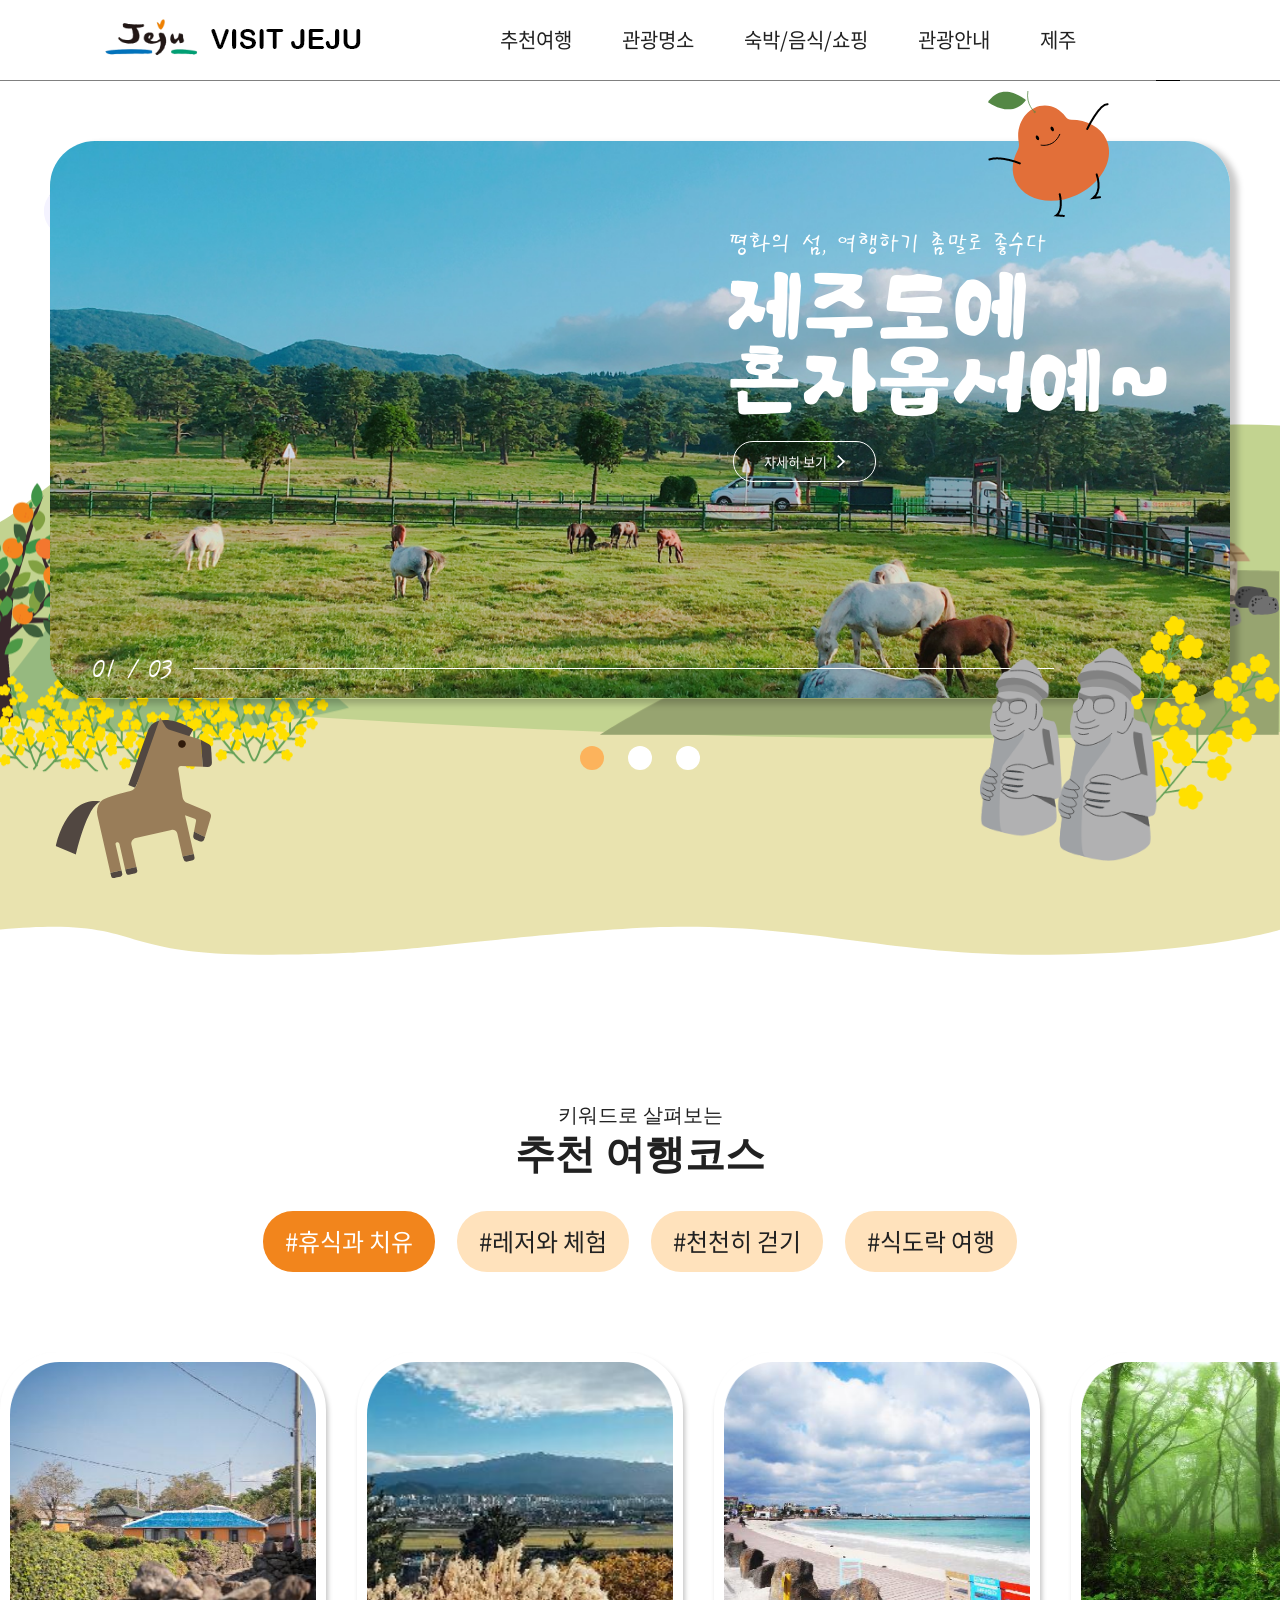
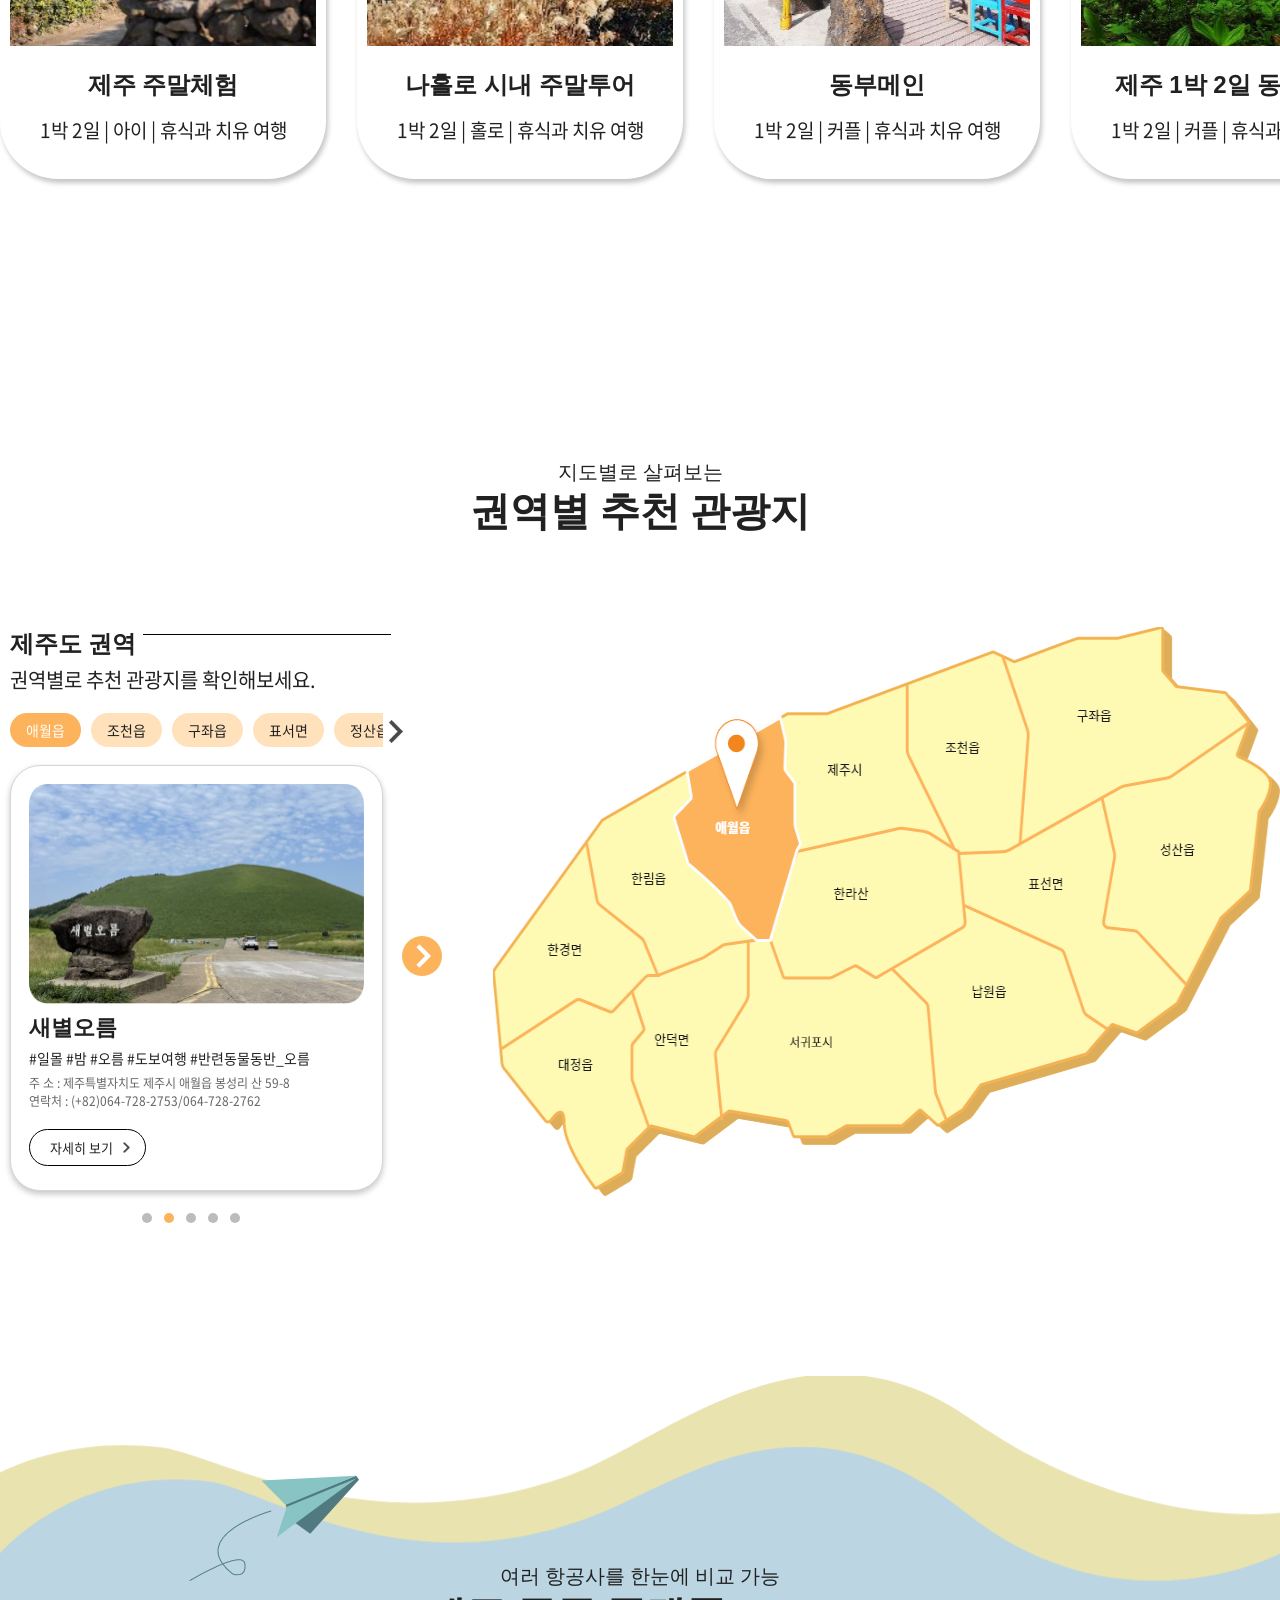
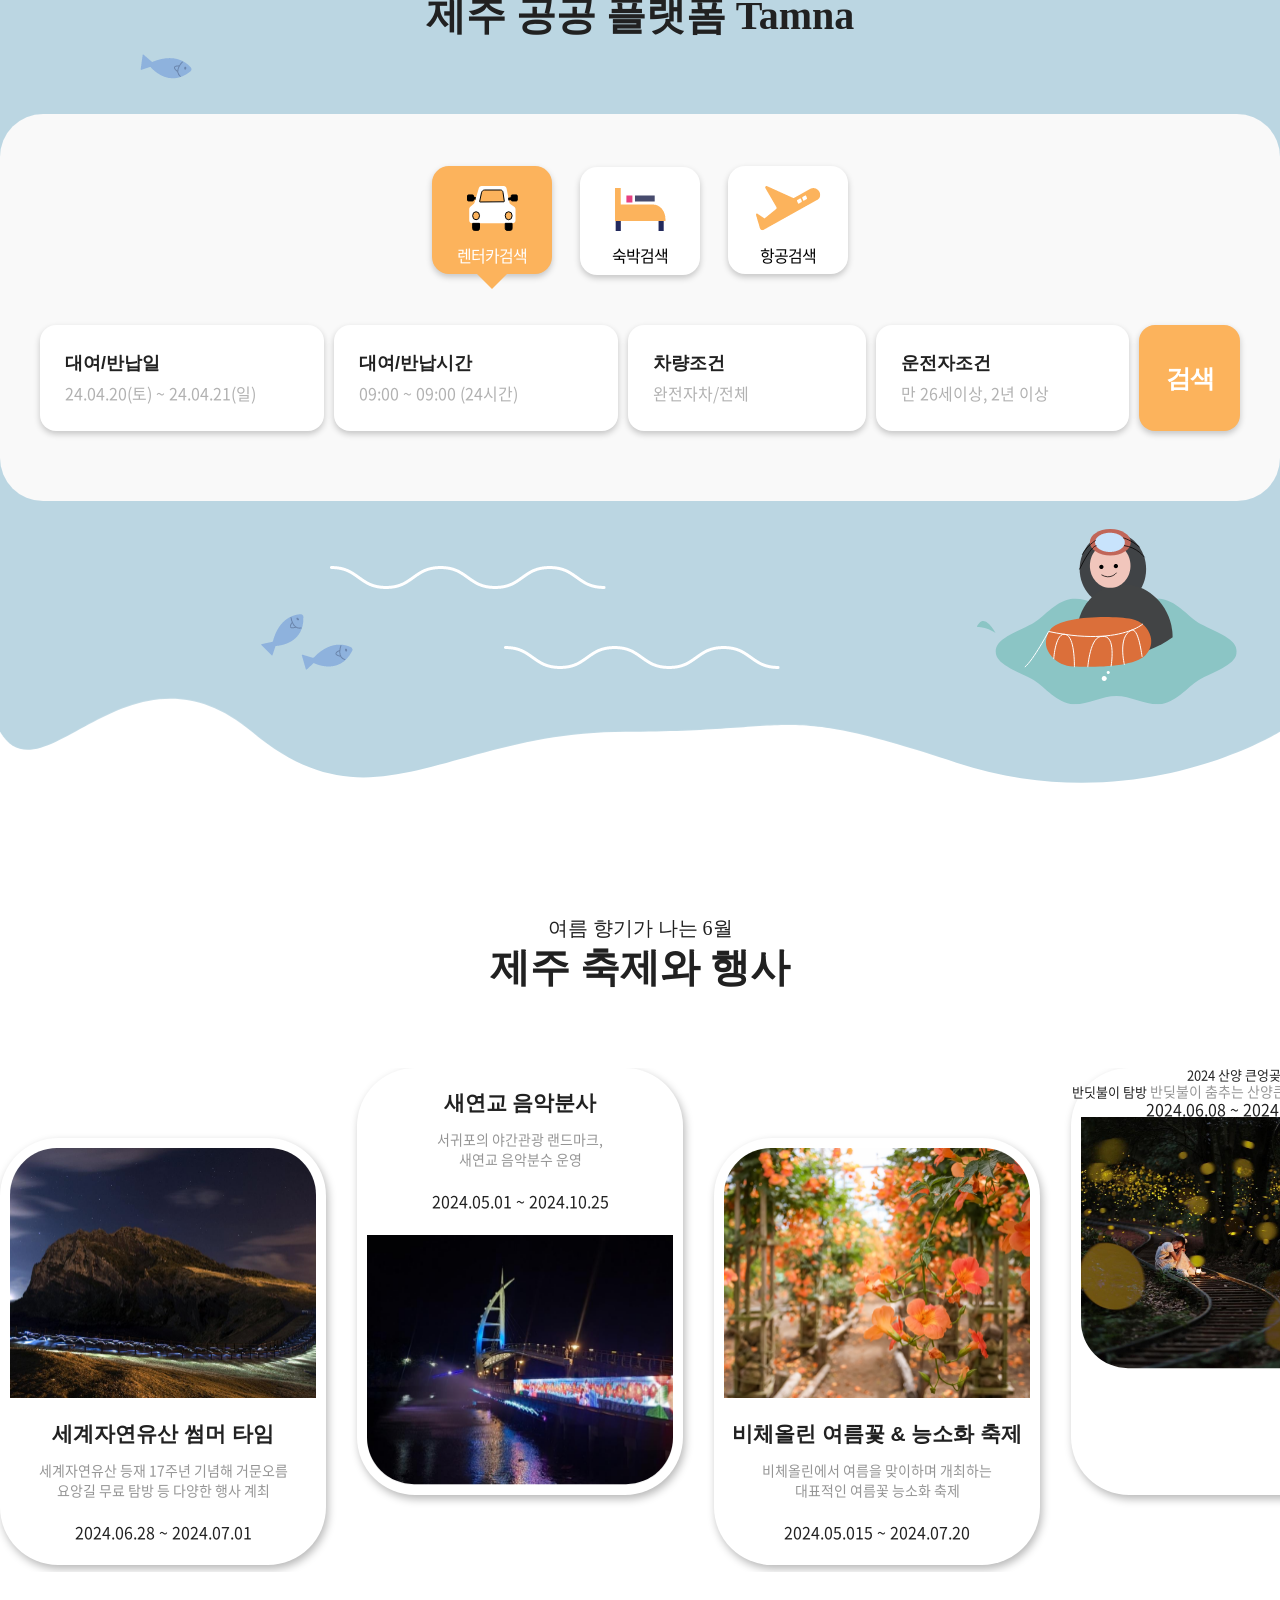
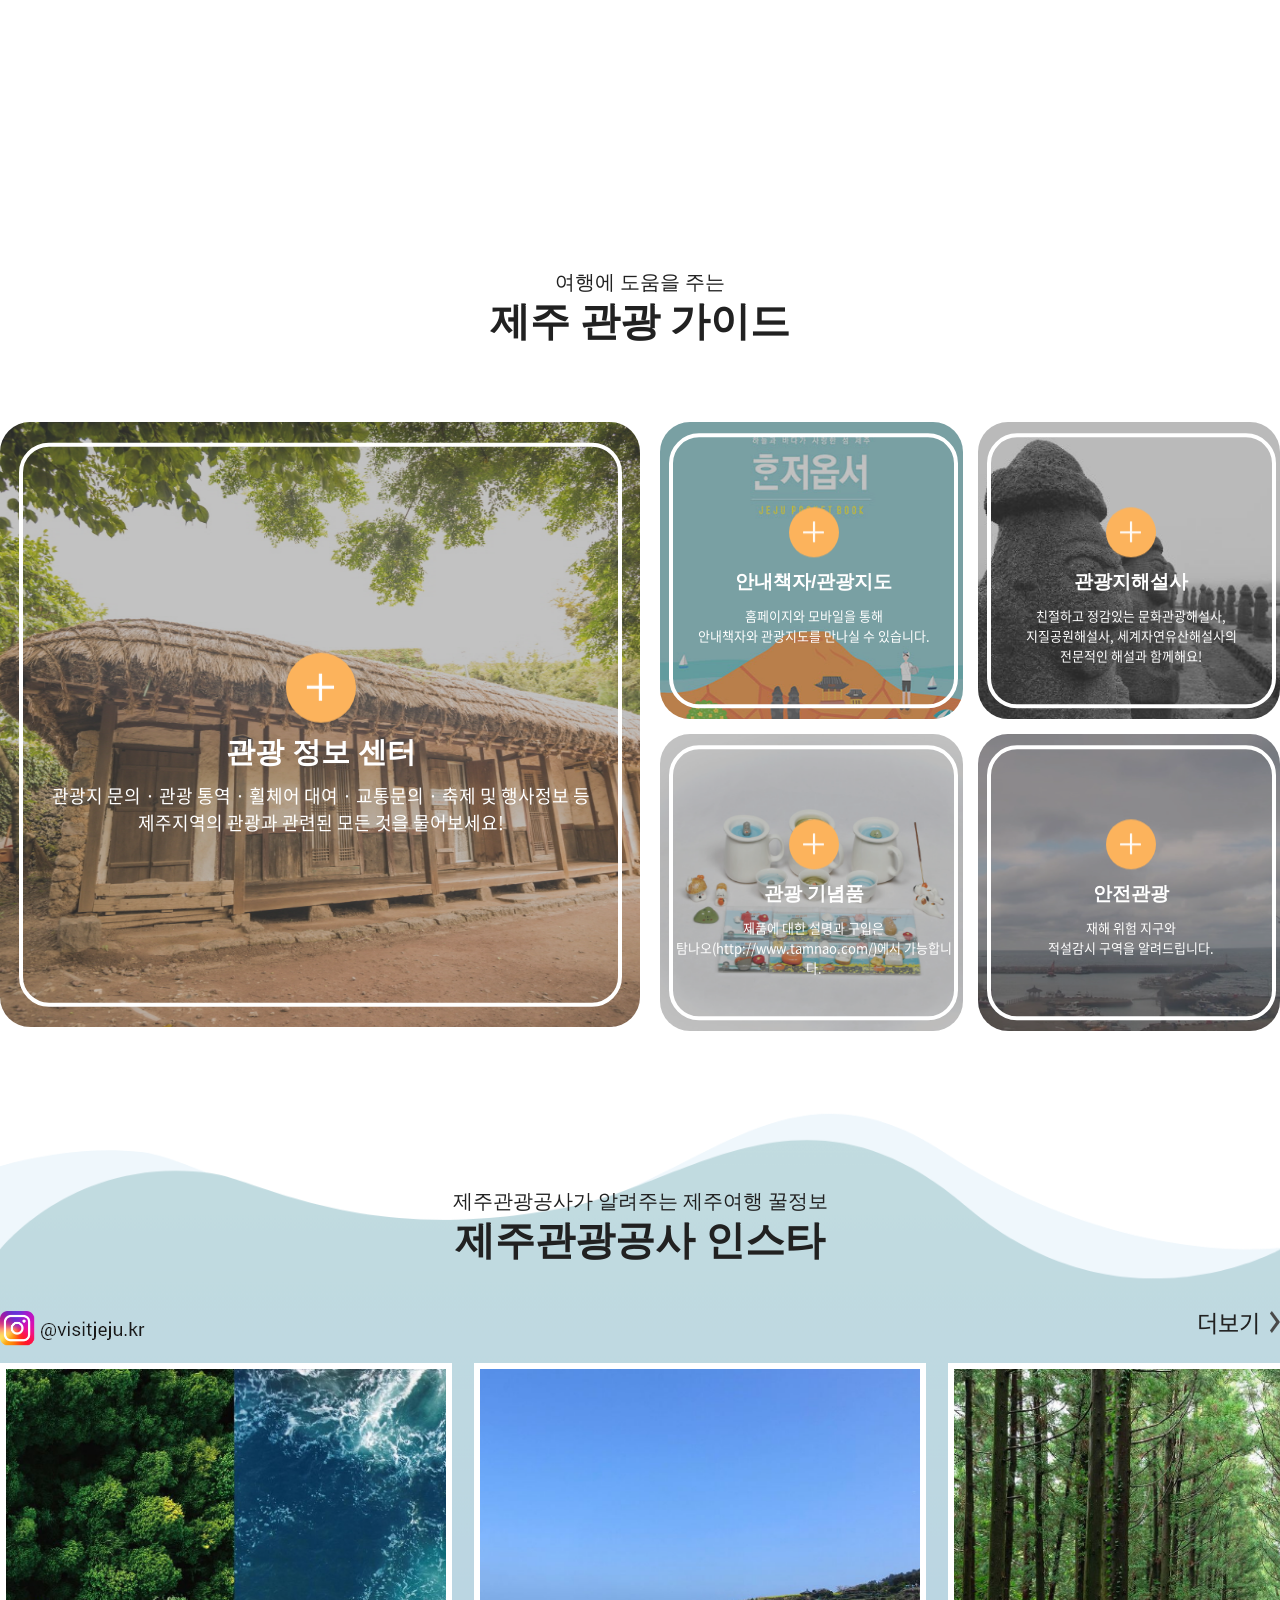
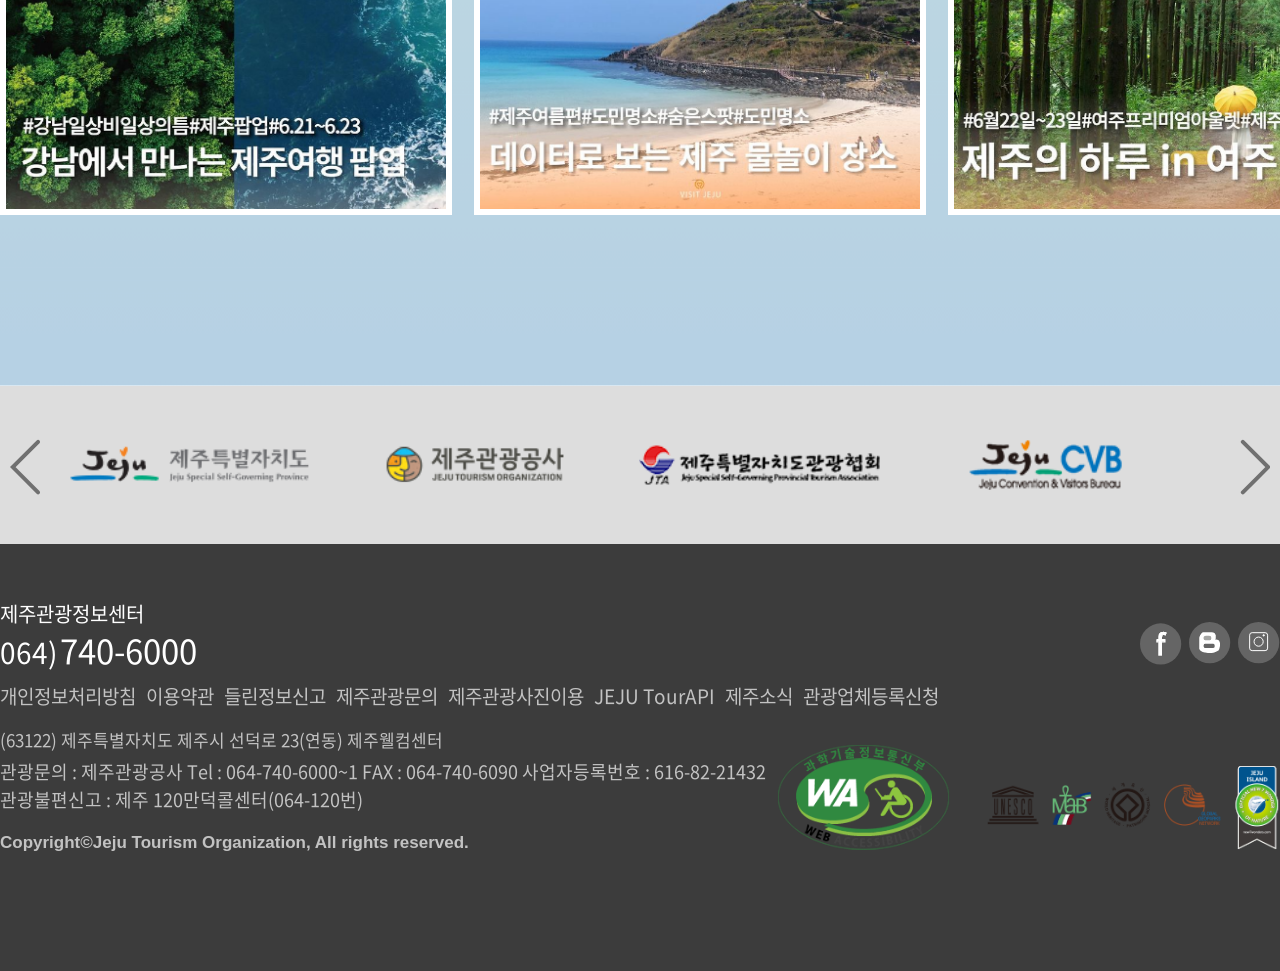
==== commit 29bb0c1e: "feat:파비콘 추가" ====
--- a/index.html
+++ b/index.html
@@ -1,32 +1,38 @@
 <!DOCTYPE html>
 <html lang="en">
+
 <head>
     <meta charset="UTF-8">
     <meta name="viewport" content="width=device-width, initial-scale=1.0">
-    <link rel ="stylesheet" type="text/css" href="./resource/css/style.css">
-    <link rel ="stylesheet" type="text/css" href="./resource/css/reset.css">
-    <link rel ="stylesheet" type="text/css" href="./resource/css/font.css">
+
+    <!-- favicon -->
+    <link rel="icon" href="favicon.svg" type="image/svg+xml">
+
+    <link rel="stylesheet" type="text/css" href="./resource/css/style.css">
+    <link rel="stylesheet" type="text/css" href="./resource/css/reset.css">
+    <link rel="stylesheet" type="text/css" href="./resource/css/font.css">
     <link rel="stylesheet" type="text/css" href="./resource/css/swiper.min.css">
-    
+
     <title>UI/UX 디자인 실무 기말 과제</title>
- 
+
 </head>
+
 <body>
     <div id="wrap">
         <div id="header">
             <div class="header_inner">
                 <div class="logo">
-                    <a href="index.html" >
+                    <a href="index.html">
                         <img src="../resource/img/logo.png" alt="">
-                      </a>
+                    </a>
                 </div>
                 <nav class="gnb">
                     <ul>
-                      <li><a>추천여행</a></li>
-                      <li><a>관광명소</a></li>
-                      <li><a>숙박/음식/쇼핑</a></li>
-                      <li><a>관광안내</a></li>
-                      <li><a>제주</a></li>
+                        <li><a>추천여행</a></li>
+                        <li><a>관광명소</a></li>
+                        <li><a>숙박/음식/쇼핑</a></li>
+                        <li><a>관광안내</a></li>
+                        <li><a>제주</a></li>
                     </ul>
                 </nav>
                 <div class="gnb2">
@@ -36,110 +42,111 @@
                         <li><a href=""><img src="../resource/img/menu.png"></a></li>
                     </ul>
                 </div>
-            </div> 
+            </div>
         </div>
-        <div id="container">   
+        <div id="container">
             <div class="container_area">
-             <div class="layout">
-                <div id="main_photo">
-                    <div class="slide_photozone">
-                        
-                        <div class="banner_line"></div>
-                        <img src="../resource/img/banner/slide_img.png">
-                        <p class="banner_textsub">평화의 섬, 여행하기 촘말로 좋수다</p>
-                        <p class="banner_subject">제주도에<br> 혼자옵서예~</p>
-                      
-                        <div class="banner_add">
-                            <a href="">자세히 보기<img src="../resource/img/banner/right_arrow.png"></a>
-                        </div>
-                    <p class="pagenumber">01 / 03</p>
-                
-                </div>
-            
-                <div class="banner_slick">
-                    <ul class="banner_slick_dot">
-                        <li class="active_dot">
-
-                            <button></button></li>
-                        <li><button></button></li>
-                        <li><button></button></li>
-                    </ul>
-                </div>
-                </div>
+                <div class="layout">
+                    <div id="main_photo">
+                        <div class="slide_photozone">
+
+                            <div class="banner_line"></div>
+                            <img src="../resource/img/banner/slide_img.png">
+                            <p class="banner_textsub">평화의 섬, 여행하기 촘말로 좋수다</p>
+                            <p class="banner_subject">제주도에<br> 혼자옵서예~</p>
+
+                            <div class="banner_add">
+                                <a href="">자세히 보기<img src="../resource/img/banner/right_arrow.png"></a>
+                            </div>
+                            <p class="pagenumber">01 / 03</p>
+
+                        </div>
+
+                        <div class="banner_slick">
+                            <ul class="banner_slick_dot">
+                                <li class="active_dot">
+
+                                    <button></button>
+                                </li>
+                                <li><button></button></li>
+                                <li><button></button></li>
+                            </ul>
+                        </div>
+                    </div>
                 </div>
                 <div class="orange">
-                    <img src="../resource/img/banner/mandarin.png"  alt="배너 이미지 배경"">
-                </div>
-                <div class="horse">
-                    <img src="../resource/img/banner/horse.png"  alt="배너 이미지 배경"">
-                </div>
-                <div class="stone">
-                    <img src="../resource/img/banner/stone.png"  alt="배너 이미지 배경"">
-                </div>
-                <div class="sun">
-                    <img src="../resource/img/banner/sun.png"  alt="배너 이미지 배경"">
-                </div>
-
-                <div class="banner_left">
-                    <img src="../resource/img/banner/mountain.png"  alt="배너 이미지 배경"">
-                </div>
-                <div class="banner_right">
-                    <img src="../resource/img/banner/house.png"  alt="배너 이미지 배경"">
+                    <img src="../resource/img/banner/mandarin.png" alt="배너 이미지 배경"">
+                </div>
+                <div class=" horse">
+                    <img src="../resource/img/banner/horse.png" alt="배너 이미지 배경"">
+                </div>
+                <div class=" stone">
+                    <img src="../resource/img/banner/stone.png" alt="배너 이미지 배경"">
+                </div>
+                <div class=" sun">
+                    <img src="../resource/img/banner/sun.png" alt="배너 이미지 배경"">
+                </div>
+
+                <div class=" banner_left">
+                    <img src="../resource/img/banner/mountain.png" alt="배너 이미지 배경"">
+                </div>
+                <div class=" banner_right">
+                    <img src="../resource/img/banner/house.png" alt="배너 이미지 배경"">
                 </div>
             </div>
-            <div id="mcont1">
-                <div class="bg_line"></div>
-                <div class="layout">
-                    <p class="text_sub">키워드로 살펴보는</p>
-                    <p class="text_jemok">추천 여행코스</p>
-                    <div class="tap_ui">
-                        <ul>
-                            <li class="on">
-                                <a>
-                                <span>#휴식과 치유</span>
-                                </a>
-                            </li>
-                            <li>
-                                <a >
-                                <span>#레저와 체험</span>
-                                </a>
-                            </li>
-                            <li>
-                                <a >
-                                <span>#천천히 걷기</span>
-                                </a>
-                            </li>
-                            <li>
-                                <a>
-                                <span>#식도락 여행</span>
-                                </a>
-                            </li>
-                        </ul>
-                    </div>
+            <div id=" mcont1">
+                    <div class="bg_line"></div>
+                    <div class="layout">
+                        <p class="text_sub">키워드로 살펴보는</p>
+                        <p class="text_jemok">추천 여행코스</p>
+                        <div class="tap_ui">
+                            <ul>
+                                <li class="on">
+                                    <a>
+                                        <span>#휴식과 치유</span>
+                                    </a>
+                                </li>
+                                <li>
+                                    <a>
+                                        <span>#레저와 체험</span>
+                                    </a>
+                                </li>
+                                <li>
+                                    <a>
+                                        <span>#천천히 걷기</span>
+                                    </a>
+                                </li>
+                                <li>
+                                    <a>
+                                        <span>#식도락 여행</span>
+                                    </a>
+                                </li>
+                            </ul>
+                        </div>
                         <div class="img_slide">
                             <div class="list">
                                 <ul>
-                                    <li><a >
-                                        <div>
-                                            <img src="../resource/img/cont1/1.png" >
-                                            <span class="cont1_text">제주 주말체험</span>
-                                            <span class="cont1_text2">1박 2일 | 아이 | 휴식과 치유 여행</span>
-                                        </div>
-                                    </a>
+                                    <li><a>
+                                            <div>
+                                                <img src="../resource/img/cont1/1.png">
+                                                <span class="cont1_text">제주 주말체험</span>
+                                                <span class="cont1_text2">1박 2일 | 아이 | 휴식과 치유 여행</span>
+                                            </div>
+                                        </a>
                                     </li>
                                     <li>
                                         <a>
                                             <div>
-                                                <img src="../resource/img/cont1/2.png" >
+                                                <img src="../resource/img/cont1/2.png">
                                                 <span class="cont1_text">나홀로 시내 주말투어</span>
                                                 <span class="cont1_text2">1박 2일 | 홀로 | 휴식과 치유 여행</span>
                                             </div>
-                                    </a>
+                                        </a>
                                     </li>
                                     <li>
-                                        <a >
-                                            <div>
-                                                <img src="../resource/img/cont1/3.png" >
+                                        <a>
+                                            <div>
+                                                <img src="../resource/img/cont1/3.png">
                                                 <span class="cont1_text">동부메인</span>
                                                 <span class="cont1_text2">1박 2일 | 커플 | 휴식과 치유 여행</span>
                                             </div>
@@ -148,7 +155,7 @@
                                     <li>
                                         <a>
                                             <div>
-                                                <img src="../resource/img/cont1/4.png" >
+                                                <img src="../resource/img/cont1/4.png">
                                                 <span class="cont1_text">제주 1박 2일 동쪽여행</span>
                                                 <span class="cont1_text2">1박 2일 | 커플 | 휴식과 치유 여행</span>
                                             </div>
@@ -160,63 +167,63 @@
                                 <button class="left"></button>
                                 <button class="right"></button>
                             </div>
-                        </div>        
-                </div>
-            </div>
-            <div id="mcont2">
-                <div class="layout">
-                    <p class="text_sub">지도별로 살펴보는</p>
-                    <p class="text_jemok">권역별 추천 관광지</p>
-                        <div class="mcont2_cont"> 
+                        </div>
+                    </div>
+                </div>
+                <div id="mcont2">
+                    <div class="layout">
+                        <p class="text_sub">지도별로 살펴보는</p>
+                        <p class="text_jemok">권역별 추천 관광지</p>
+                        <div class="mcont2_cont">
                             <div class="box1">
                                 <button class="cont2_right_min"></button>
                                 <div class="line-oveflo">
                                     <p class="cont2_text">제주도 권역</p>
                                     <div class="cont2_line"></div>
-                                 </div>
+                                </div>
                                 <p class="cont2_text2">권역별로 추천 관광지를 확인해보세요.</p>
                                 <div class="cont2tap_ui">
                                     <ul>
                                         <li class="on">
                                             <a>
-                                            <span>애월읍</span>
+                                                <span>애월읍</span>
                                             </a>
                                         </li>
                                         <li>
                                             <a>
-                                            <span>조천읍</span>
+                                                <span>조천읍</span>
                                             </a>
                                         </li>
                                         <li>
                                             <a>
-                                            <span>구좌읍</span>
+                                                <span>구좌읍</span>
                                             </a>
                                         </li>
                                         <li>
                                             <a>
-                                            <span>표서면</span>
+                                                <span>표서면</span>
                                             </a>
                                         </li>
                                         <li>
                                             <a>
-                                            <span>정산읍</span>
+                                                <span>정산읍</span>
                                             </a>
                                         </li>
                                         <div class="triangle"></div>
                                     </ul>
-                                
+
                                 </div>
                                 <div class="cont2_box1_cont">
                                     <div>
                                         <img src="../resource/img/cont2/Saebyeol.png">
                                         <span class="cont2_text3">새별오름</span>
                                         <span class="cont2_text4">#일몰 #밤 #오름 #도보여행 #반련동물동반_오름</span>
-                                        <span class="cont2_text5">주   소 :  제주특별자치도 제주시 애월읍 봉성리 산 59-8 </span>
+                                        <span class="cont2_text5">주 소 : 제주특별자치도 제주시 애월읍 봉성리 산 59-8 </span>
                                         <span class="cont2_text6">연락처 : (+82)064-728-2753/064-728-2762 </span>
                                         <a href="">자세히 보기<img src="../resource/img/cont2/right_arrow.png"></a>
                                     </div>
                                     <div>
-                                        
+
                                         <button class="cont2_left"></button>
                                         <button class="cont2_right"></button>
                                         <ul class="slick_dot">
@@ -229,151 +236,152 @@
                                     </div>
                                 </div>
                             </div>
-                            
+
                             <div class="box2"></div>
-                        </div>   
-                </div>
-            </div>
-            <div id="mcont3">
-                <div class="layout">
-                    <div class="il_plane"></div>
-                    <div class="il_wave1"></div>
-                    <div class="il_wave2"></div>
-                    <div class="il_fish1"></div>
-                    <div class="il_fish2"></div>
-                    <div class="il_womandriver"></div>
-                    <div >
-                        <p class="text_sub">여러 항공사를 한눈에 비교 가능</p>
-                        <p class="text_jemok">제주 공공 플랫폼 Tamna</p>
-                    </div>
-                    <div class="cont3_box">
-                        <div class="cont3_tap">
-                            <ul>
-                                <li class="on">
-                                    <button>
-                                        <img src="../resource/img/cont3/car.png">
-                                        <span>렌터카검색</span>
-                                        <div class="semo"></div>  
-                                    </button>          
-                                                
-                                </li>
-                                <li>
-                                    <button>
-                                        <img src="../resource/img/cont3/bed.png">
-                                        <span>숙박검색</span>
-                                        <div class="semo"></div>
-                                    </button> 
-                                </li>
-                                <li>
-                                    <button>
-                                        <img src="../resource/img/cont3/airplane.png">
-                                        <span>항공검색</span>
-                                        <div class="semo"></div>
-                                    </button> 
-                                    
-                                </li>
-                            </ul>
-                        </div>
-                        <div class="cont3_bottom">
-                            <div class="cont3_inner">
-                                
-                                <button class="cont3_date">
-                                        <p>대여/반납일</p>  
-                                        <p class="sub">24.04.20(토) ~ 24.04.21(일)</p>  
-                                </button> 
-                                
-                        
-                                <button class="cont3_date">
-                                    <p>대여/반납시간</p>
-                                    <p class="sub">
-                                    09:00 ~ 09:00 (24시간) 
-                                    </p> 
-                                </button>
-                        
-                                <button class="cont3_carcon">
-                                    <p>차량조건</p>
-                                    <p class="sub"> 완전자차/전체 </p>
-                                </button> 
-                                
-                                
-                                <button class="cont3_drivercon">
-                                    <p>운전자조건</p>
-                                    <p class="sub"> 만 26세이상, 2년 이상</p>  
-                                </button>                          
-                            
-                            
-                                <button class="cont3_search">
-                                    <span>
-                                    검색
-                                    </span> 
-                                </button>                          
-                            
-                           
-                            </div>
-                        </div>
-                    </div>    
-                </div>
-            </div>
-            <div id="mcont4">
-                <div class="layout">
-                    <p class="text_sub">여름 향기가 나는 6월</p>
-                    <p class="text_jemok">제주 축제와 행사</p>
-                    <div class="img_slide">
-                        <div class="cont4_list">
-                            <ul>
-                                <li class="cont4_down">
-                                    <a>
-                                    <div>
-                                        <img src="../resource/img/cont4/1.png" >
-                                        <span class="cont4_text">세계자연유산 썸머 타임</span>
-                                        <span class="cont4_text2">세계자연유산 등재 17주년 기념해 거문오름<br>요앙길 무료 탐방 등 다양한 행사 계최</span>
-                                        <span class="cont4_text3">2024.06.28 ~ 2024.07.01</span>
-                                    
-                                    </div>
-                                </a>
-                                </li>
-                                <li class="cont4_img">
-                                    <a >
+                        </div>
+                    </div>
+                </div>
+                <div id="mcont3">
+                    <div class="layout">
+                        <div class="il_plane"></div>
+                        <div class="il_wave1"></div>
+                        <div class="il_wave2"></div>
+                        <div class="il_fish1"></div>
+                        <div class="il_fish2"></div>
+                        <div class="il_womandriver"></div>
+                        <div>
+                            <p class="text_sub">여러 항공사를 한눈에 비교 가능</p>
+                            <p class="text_jemok">제주 공공 플랫폼 Tamna</p>
+                        </div>
+                        <div class="cont3_box">
+                            <div class="cont3_tap">
+                                <ul>
+                                    <li class="on">
+                                        <button>
+                                            <img src="../resource/img/cont3/car.png">
+                                            <span>렌터카검색</span>
+                                            <div class="semo"></div>
+                                        </button>
+
+                                    </li>
+                                    <li>
+                                        <button>
+                                            <img src="../resource/img/cont3/bed.png">
+                                            <span>숙박검색</span>
+                                            <div class="semo"></div>
+                                        </button>
+                                    </li>
+                                    <li>
+                                        <button>
+                                            <img src="../resource/img/cont3/airplane.png">
+                                            <span>항공검색</span>
+                                            <div class="semo"></div>
+                                        </button>
+
+                                    </li>
+                                </ul>
+                            </div>
+                            <div class="cont3_bottom">
+                                <div class="cont3_inner">
+
+                                    <button class="cont3_date">
+                                        <p>대여/반납일</p>
+                                        <p class="sub">24.04.20(토) ~ 24.04.21(일)</p>
+                                    </button>
+
+
+                                    <button class="cont3_date">
+                                        <p>대여/반납시간</p>
+                                        <p class="sub">
+                                            09:00 ~ 09:00 (24시간)
+                                        </p>
+                                    </button>
+
+                                    <button class="cont3_carcon">
+                                        <p>차량조건</p>
+                                        <p class="sub"> 완전자차/전체 </p>
+                                    </button>
+
+
+                                    <button class="cont3_drivercon">
+                                        <p>운전자조건</p>
+                                        <p class="sub"> 만 26세이상, 2년 이상</p>
+                                    </button>
+
+
+                                    <button class="cont3_search">
+                                        <span>
+                                            검색
+                                        </span>
+                                    </button>
+
+
+                                </div>
+                            </div>
+                        </div>
+                    </div>
+                </div>
+                <div id="mcont4">
+                    <div class="layout">
+                        <p class="text_sub">여름 향기가 나는 6월</p>
+                        <p class="text_jemok">제주 축제와 행사</p>
+                        <div class="img_slide">
+                            <div class="cont4_list">
+                                <ul>
+                                    <li class="cont4_down">
+                                        <a>
+                                            <div>
+                                                <img src="../resource/img/cont4/1.png">
+                                                <span class="cont4_text">세계자연유산 썸머 타임</span>
+                                                <span class="cont4_text2">세계자연유산 등재 17주년 기념해 거문오름<br>요앙길 무료 탐방 등 다양한 행사
+                                                    계최</span>
+                                                <span class="cont4_text3">2024.06.28 ~ 2024.07.01</span>
+
+                                            </div>
+                                        </a>
+                                    </li>
+                                    <li class="cont4_img">
+                                        <a>
+                                            <div>
+
+                                                <span class="cont4_text">새연교 음악분사</span>
+                                                <span class="cont4_text2">서귀포의 야간관광 랜드마크,<br>
+                                                    새연교 음악분수 운영</span>
+                                                <span class="cont4_text3">2024.05.01 ~ 2024.10.25</span>
+                                                <img src="../resource/img/cont4/2.png">
+                                            </div>
+                                        </a>
+                                    </li>
+                                    <li class="cont4_down">
+                                        <a>
+                                            <div>
+                                                <img src="../resource/img/cont4/3.png">
+                                                <span class="cont4_text">비체올린 여름꽃 & 능소화 축제</span>
+                                                <span class="cont4_text2">비체올린에서 여름을 맞이하며 개최하는<br>
+                                                    대표적인 여름꽃 능소화 축제</span>
+                                                <span class="cont4_text3">2024.05.015 ~ 2024.07.20</span>
+                                            </div>
+                                        </a>
+                                    </li>
+                                    <li class="cont4_img>
+                                    <a>
                                         <div>
-                                        
-                                            <span class="cont4_text">새연교 음악분사</span>
-                                            <span class="cont4_text2">서귀포의 야간관광 랜드마크,<br>
-                                                새연교 음악분수 운영</span>
-                                            <span class="cont4_text3">2024.05.01 ~ 2024.10.25</span>
-                                            <img src="../resource/img/cont4/2.png" >
-                                        </div>
-                                </a>
-                                </li>
-                                <li class="cont4_down">
-                                    <a >
-                                        <div>
-                                            <img src="../resource/img/cont4/3.png" >
-                                            <span class="cont4_text">비체올린 여름꽃 & 능소화 축제</span>
-                                            <span class="cont4_text2">비체올린에서 여름을 맞이하며 개최하는<br>
-                                                대표적인 여름꽃 능소화 축제</span>
-                                            <span class="cont4_text3">2024.05.015 ~ 2024.07.20</span>
-                                        </div>
-                                    </a>
-                                </li>
-                                <li class="cont4_img>
-                                    <a>
-                                        <div>
-                                            <span class="cont4_text">2024 산양 큰엉곶<br> 반딧불이 탐방</span>
-                                            <span class="cont4_text2">반딪불이 춤추는 산양큰엉곶 반딧불이 탐방</span>
-                                            <span class="cont4_text3">2024.06.08 ~ 2024.06.30</span>
-                                            <img src="../resource/img/cont4/4.png" >
-                                        </div>
-                                    </a>
-                                </li>
-                            </ul>
-                           
+                                            <span class=" cont4_text">2024 산양 큰엉곶<br> 반딧불이 탐방</span>
+                                        <span class="cont4_text2">반딪불이 춤추는 산양큰엉곶 반딧불이 탐방</span>
+                                        <span class="cont4_text3">2024.06.08 ~ 2024.06.30</span>
+                                        <img src="../resource/img/cont4/4.png">
+                            </div>
+                            </a>
+                            </li>
+                            </ul>
+
                         </div>
                         <div class="control">
                             <button class="cont4_left"></button>
                             <button class="cont4_right"></button>
                         </div>
-                    </div>    
-                </div>    
+                    </div>
+                </div>
             </div>
             <div id="mcont5">
                 <div class="layout">
@@ -382,12 +390,12 @@
                     <div class="cont5_inner">
                         <div class="board-left">
                             <a href="" class="line">
-                            <em></em>
-                            <p class="cont5_jemok">관광 정보 센터</p>
-                            <p class="cont5_textsub">관광지 문의 · 관광 통역 · 휠체어 대여 · 교통문의 · 축제 및 행사정보 등<br> 
-                                제주지역의 관광과 관련된 모든 것을 물어보세요!</p>
+                                <em></em>
+                                <p class="cont5_jemok">관광 정보 센터</p>
+                                <p class="cont5_textsub">관광지 문의 · 관광 통역 · 휠체어 대여 · 교통문의 · 축제 및 행사정보 등<br>
+                                    제주지역의 관광과 관련된 모든 것을 물어보세요!</p>
                             </a>
-                        </div>    
+                        </div>
                         <div class="board-right">
                             <div class="inner">
                                 <a class="line">
@@ -398,7 +406,7 @@
                                 </a>
                             </div>
                             <div class="inner">
-                                <a  class="line">
+                                <a class="line">
                                     <em></em>
                                     <p class="cont5_jemok">관광지해설사</p>
                                     <p class="cont5_textsub">친절하고 정감있는 문화관광해설사, <br>
@@ -407,14 +415,14 @@
                                 </a>
                             </div>
                             <div class="inner">
-                                <a  class="line">
+                                <a class="line">
                                     <em></em>
                                     <p class="cont5_jemok">관광 기념품</p>
                                     <p class="cont5_textsub">제품에 대한 설명과 구입은<br>
                                         탐나오(http://www.tamnao.com/)에서 가능합니다.</p>
                                 </a>
                             </div>
-                            <div class="inner" >
+                            <div class="inner">
                                 <a class="line">
                                     <em></em>
                                     <p class="cont5_jemok">안전관광</p>
@@ -424,7 +432,7 @@
                             </div>
                         </div>
                     </div>
-                </div>    
+                </div>
             </div>
 
 
@@ -433,17 +441,17 @@
                 <div class="layout">
                     <p class="text_sub">제주관광공사가 알려주는 제주여행 꿀정보</p>
                     <p class="text_jemok">제주관광공사 인스타</p>
-                
+
                     <div class="cont6_cont">
-                            <a href="" class="insta">
-                                <img src="../resource/img/cont6/insta.png">
-                            </a>
-                            <a href="" class="add"> 
-
-                                <span>더보기</span>
-                                <img src="../resource/img/cont2/right_arrow.png">
-                            
-                            </a>
+                        <a href="" class="insta">
+                            <img src="../resource/img/cont6/insta.png">
+                        </a>
+                        <a href="" class="add">
+
+                            <span>더보기</span>
+                            <img src="../resource/img/cont2/right_arrow.png">
+
+                        </a>
                     </div>
                     <div class="cont6_img">
                         <div class="cont6_ul">
@@ -463,17 +471,17 @@
                             </ul>
                         </div>
                     </div>
-                </div>    
+                </div>
             </div>
 
 
 
-            <div id="footer">   
+            <div id="footer">
                 <div class="footer_cont">
                     <div class="layout">
                         <button class="footer_left"></button>
                         <button class="footer_right"></button>
-                        
+
                         <div class="mark">
                             <ul>
                                 <li>
@@ -483,7 +491,7 @@
                                 </li>
                                 <li>
                                     <a href="">
-                                        <img src="../resource/img/footer/jeju2.png"> 
+                                        <img src="../resource/img/footer/jeju2.png">
                                     </a>
                                 </li>
                                 <li>
@@ -501,14 +509,14 @@
                                         <img src="../resource/img/footer/iccjeju.png">
                                     </a>
                                 </li>
-                                
-                            </ul>
-                      
-                        </div>
-                    </div>    
-                </div> 
+
+                            </ul>
+
+                        </div>
+                    </div>
+                </div>
                 <div class="footer_end">
-                    <div class="layout">   
+                    <div class="layout">
                         <div class="wa_mark">
                             <img src="../resource/img/footer/science.png">
                         </div>
@@ -516,23 +524,23 @@
                             <img src="../resource/img/footer/cetisications.png">
                         </div>
                         <div class="list_icon">
-                        <ul>
-                            <li>  <img src="../resource/img/footer/facebook.png"></li>
-                            <li>  <img src="../resource/img/footer/blog.png"></li>
-                            <li>  <img src="../resource/img/footer/instagram.png"></li>
-                        </ul>
+                            <ul>
+                                <li> <img src="../resource/img/footer/facebook.png"></li>
+                                <li> <img src="../resource/img/footer/blog.png"></li>
+                                <li> <img src="../resource/img/footer/instagram.png"></li>
+                            </ul>
                         </div>
                         <p class="footer_text1">제주관광정보센터</p>
                         <div>
                             <p class="footer_text2">064)</p>
                             <p class="footer_text2_1"> 740-6000</p>
                         </div>
-                    
+
                         <div class="list_etc">
                             <ul>
                                 <li>
-                                    <a >
-                                        개인정보처리방침 
+                                    <a>
+                                        개인정보처리방침
                                     </a>
                                 </li>
                                 <li>
@@ -541,7 +549,7 @@
                                     </a>
                                 </li>
                                 <li>
-                                    <a >
+                                    <a>
                                         들린정보신고
                                     </a>
                                 </li>
@@ -556,30 +564,32 @@
                                     </a>
                                 </li>
                                 <li>
-                                    <a >
+                                    <a>
                                         JEJU TourAPI
                                     </a>
                                 </li>
                                 <li>
-                                    <a >
+                                    <a>
                                         제주소식
                                     </a>
                                 </li>
                                 <li>
-                                    <a >
+                                    <a>
                                         관광업체등록신청
                                     </a>
                                 </li>
                             </ul>
                         </div>
                         <p class="footer_text3">(63122) 제주특별자치도 제주시 선덕로 23(연동) 제주웰컴센터</p>
-                        <p class="footer_text4">관광문의 : 제주관광공사  Tel : 064-740-6000~1  FAX : 064-740-6090   사업자등록번호 : 616-82-21432 <br>
+                        <p class="footer_text4">관광문의 : 제주관광공사 Tel : 064-740-6000~1 FAX : 064-740-6090 사업자등록번호 :
+                            616-82-21432 <br>
                             관광불편신고 : 제주 120만덕콜센터(064-120번)</p>
                         <p class="footer_text5">Copyright©Jeju Tourism Organization, All rights reserved.</p>
-                    </div>  
+                    </div>
                 </div>
             </div>
-        </div>    
+        </div>
     </div>
 </body>
+
 </html>
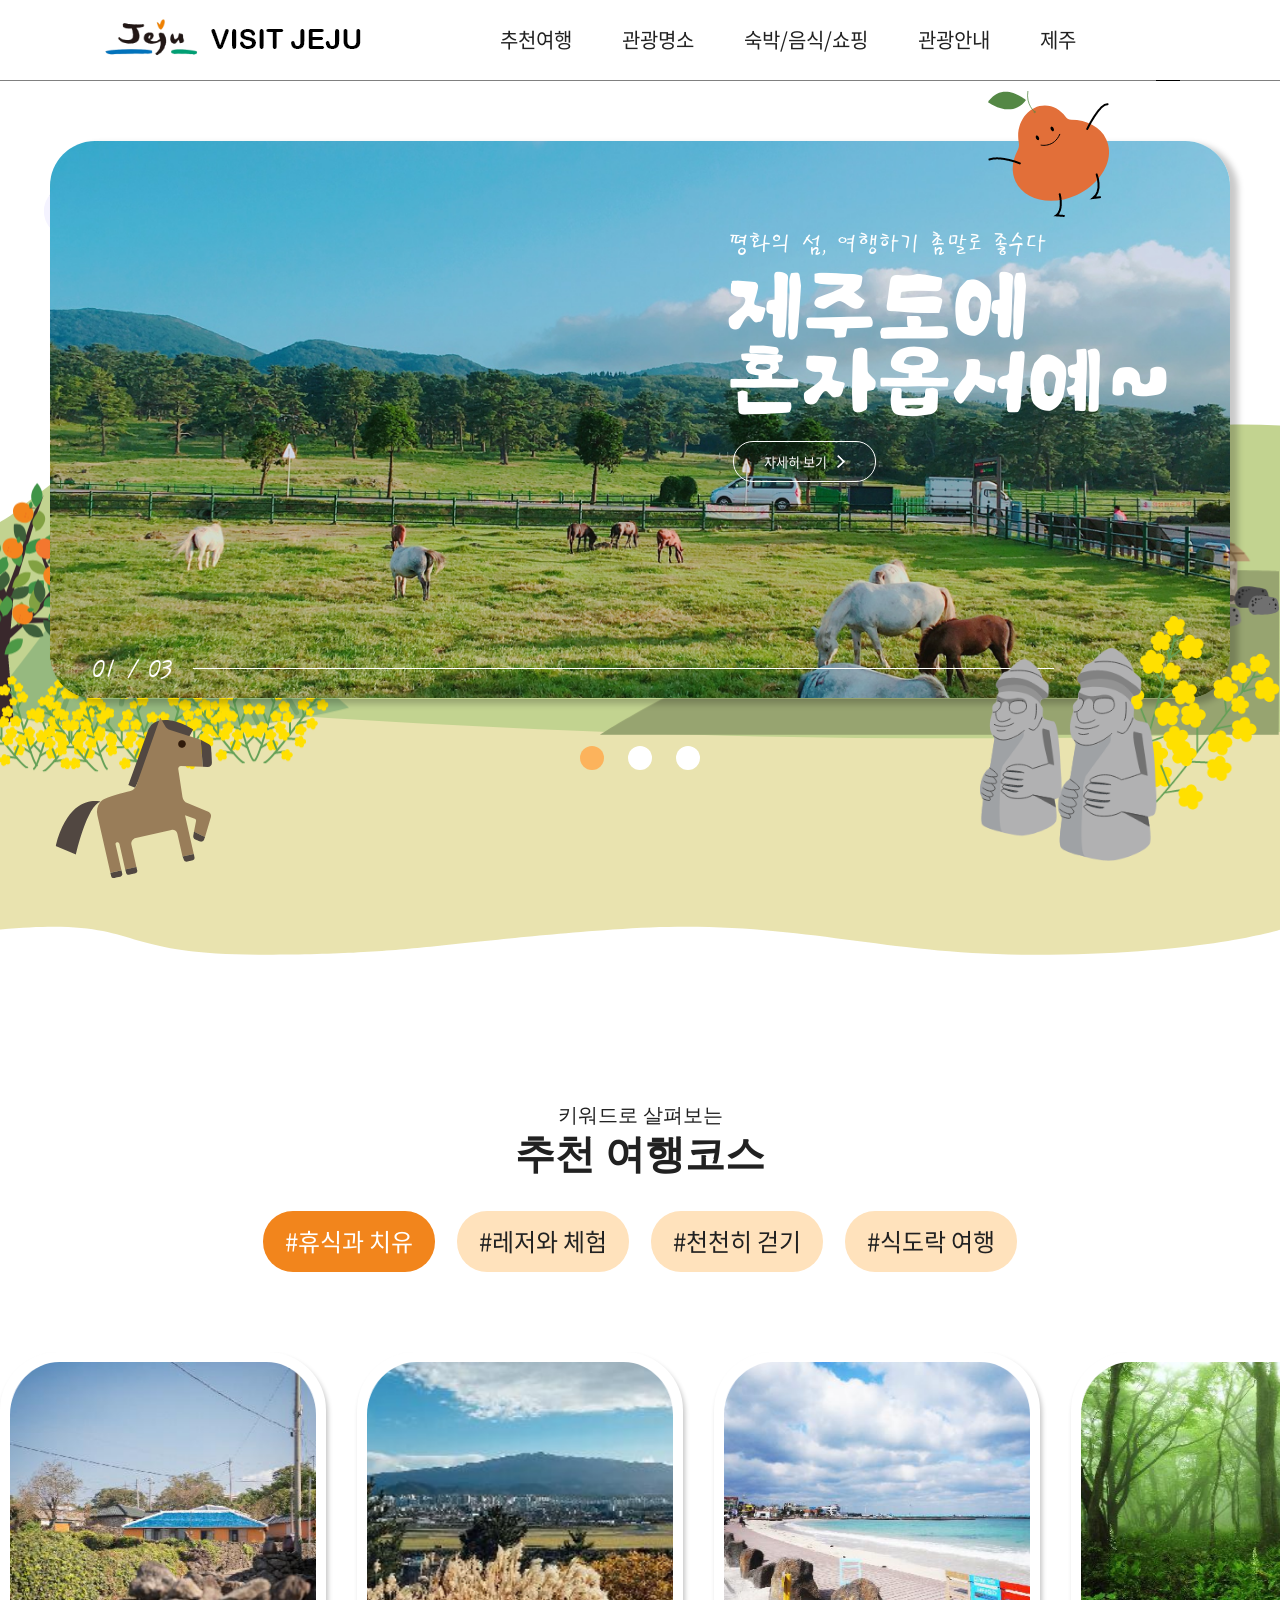
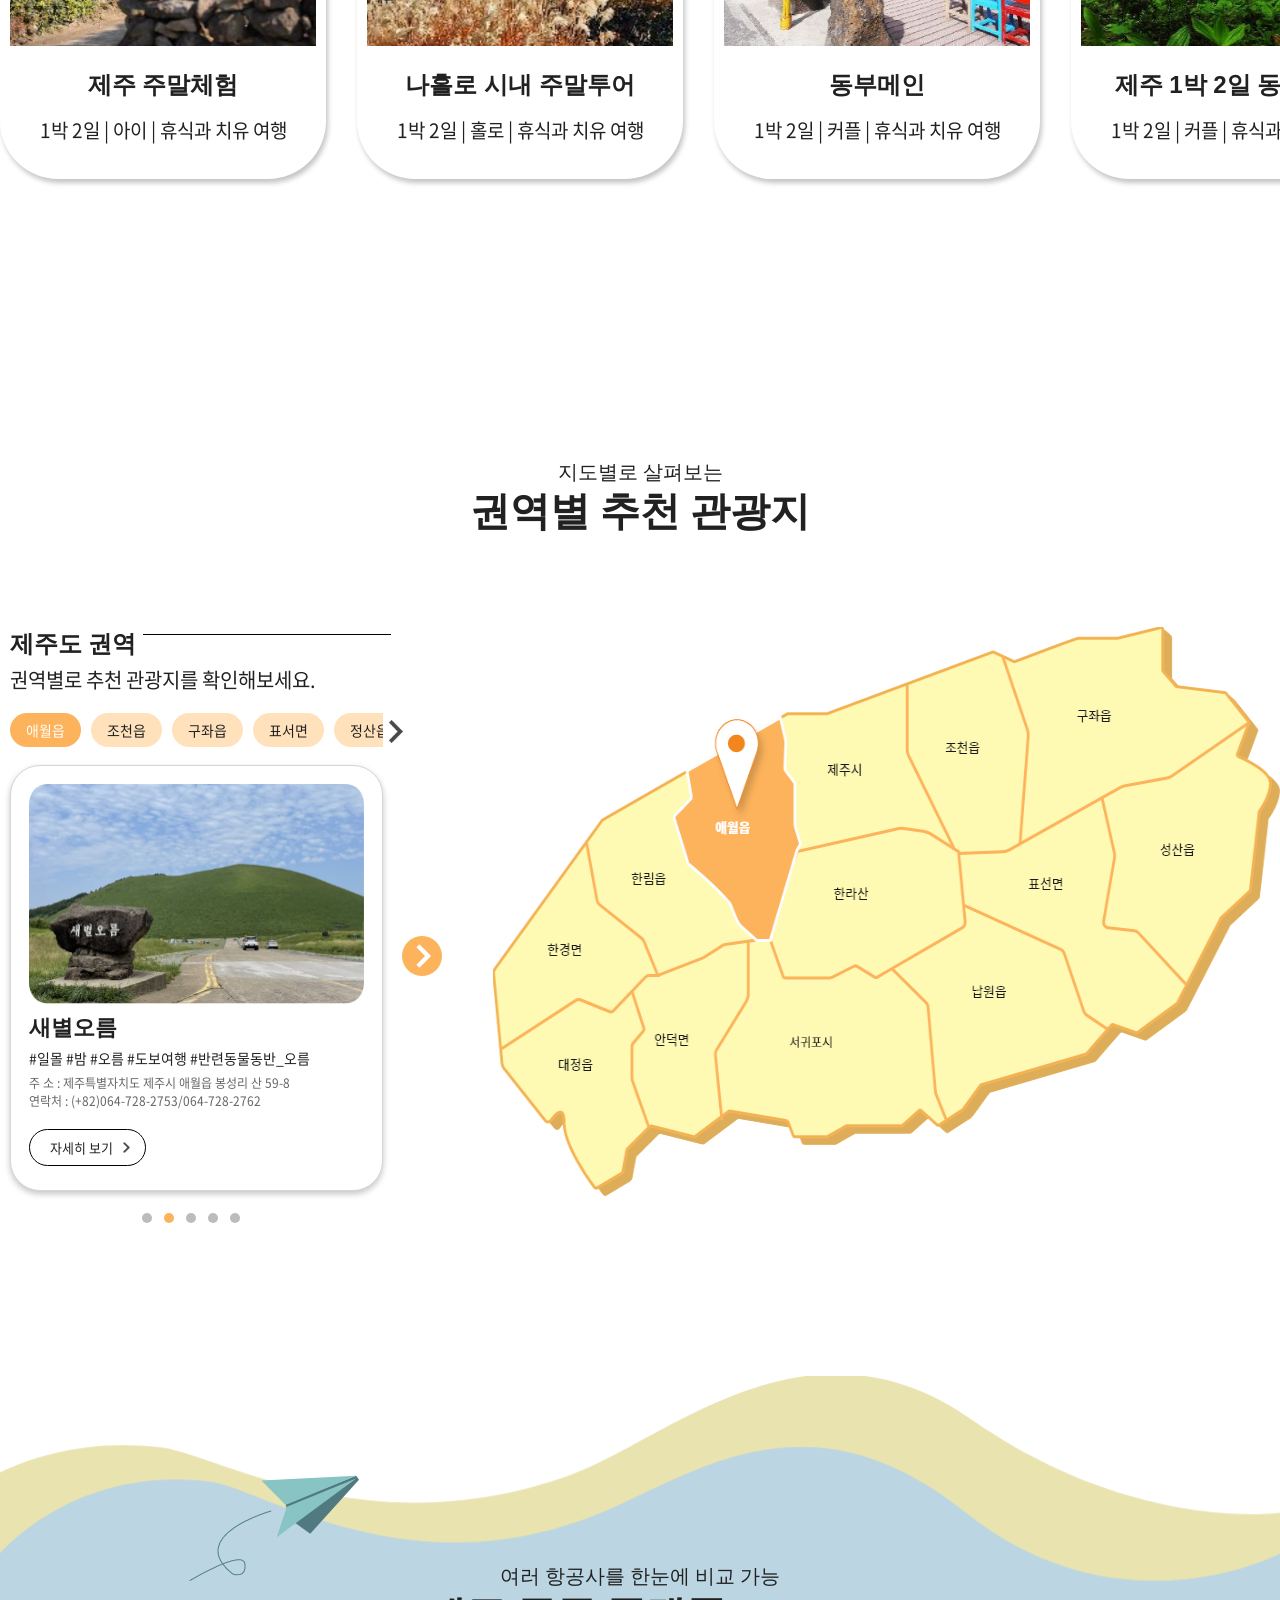
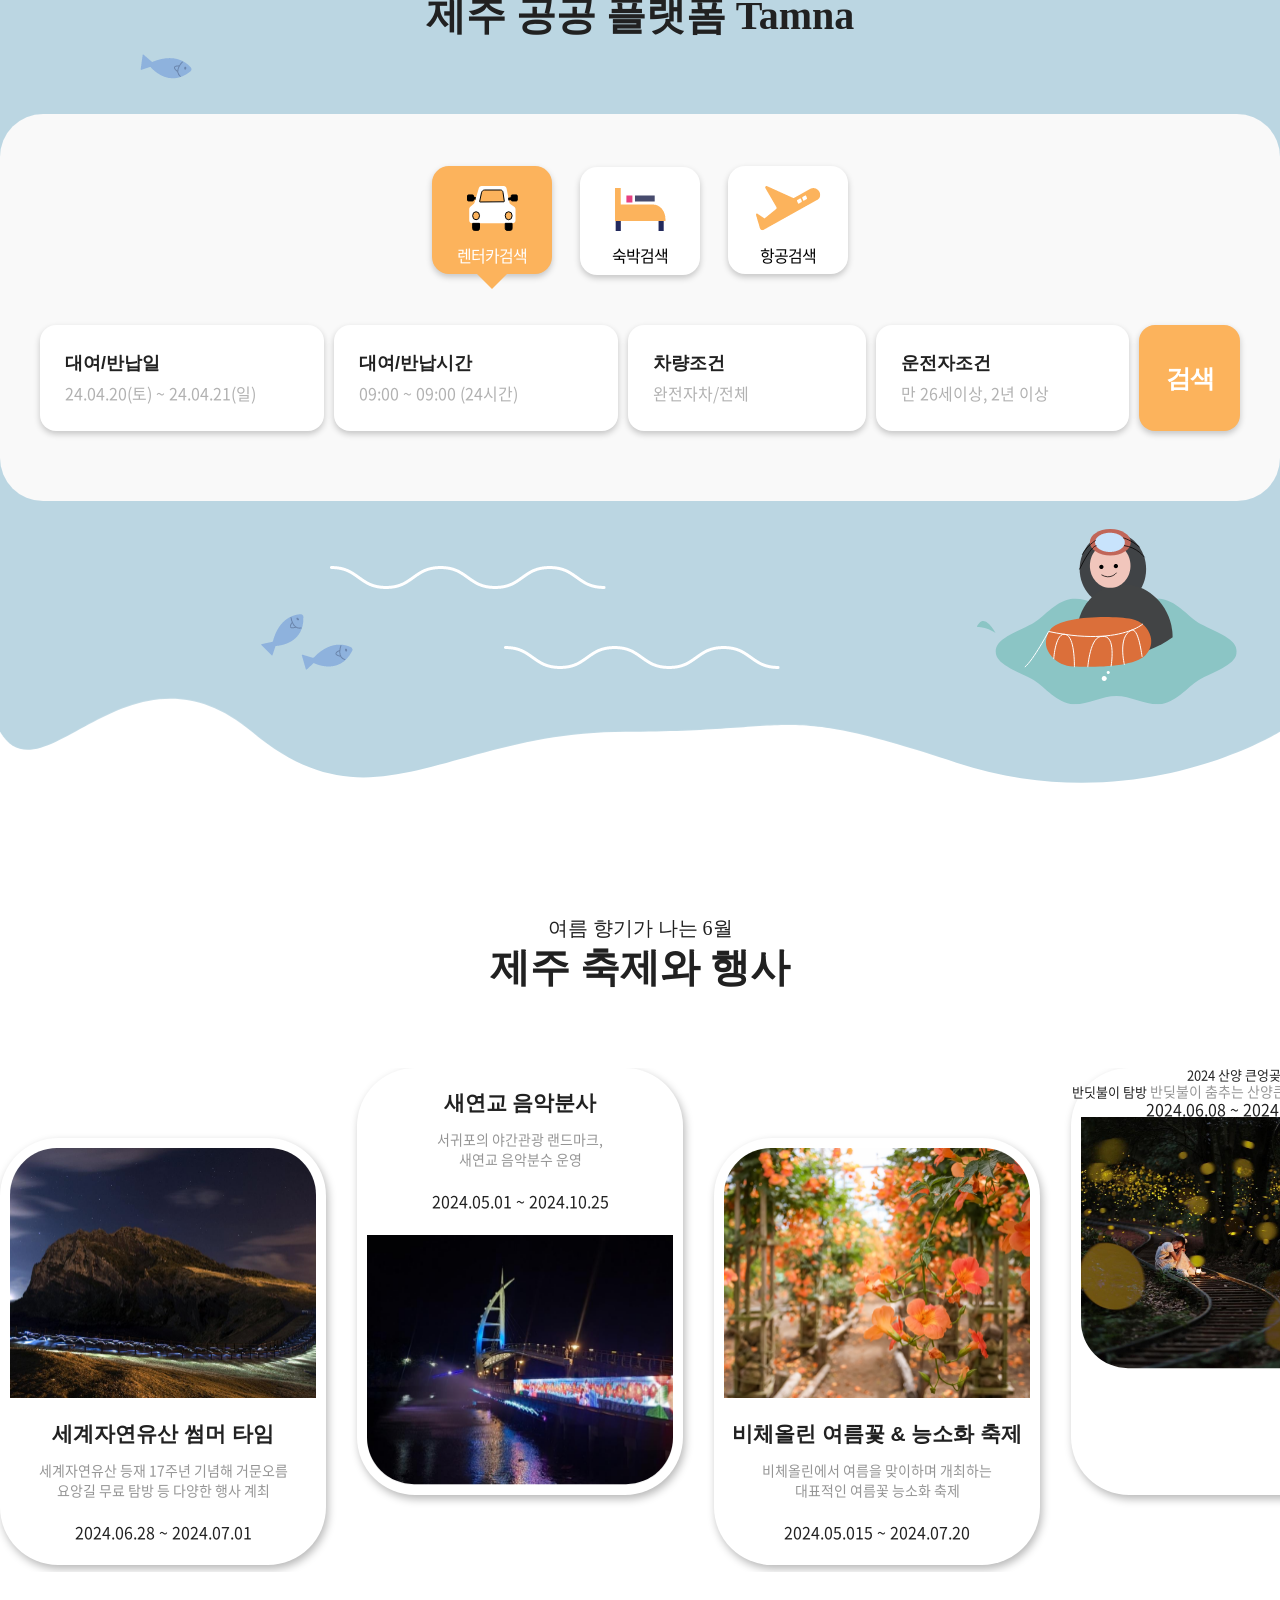
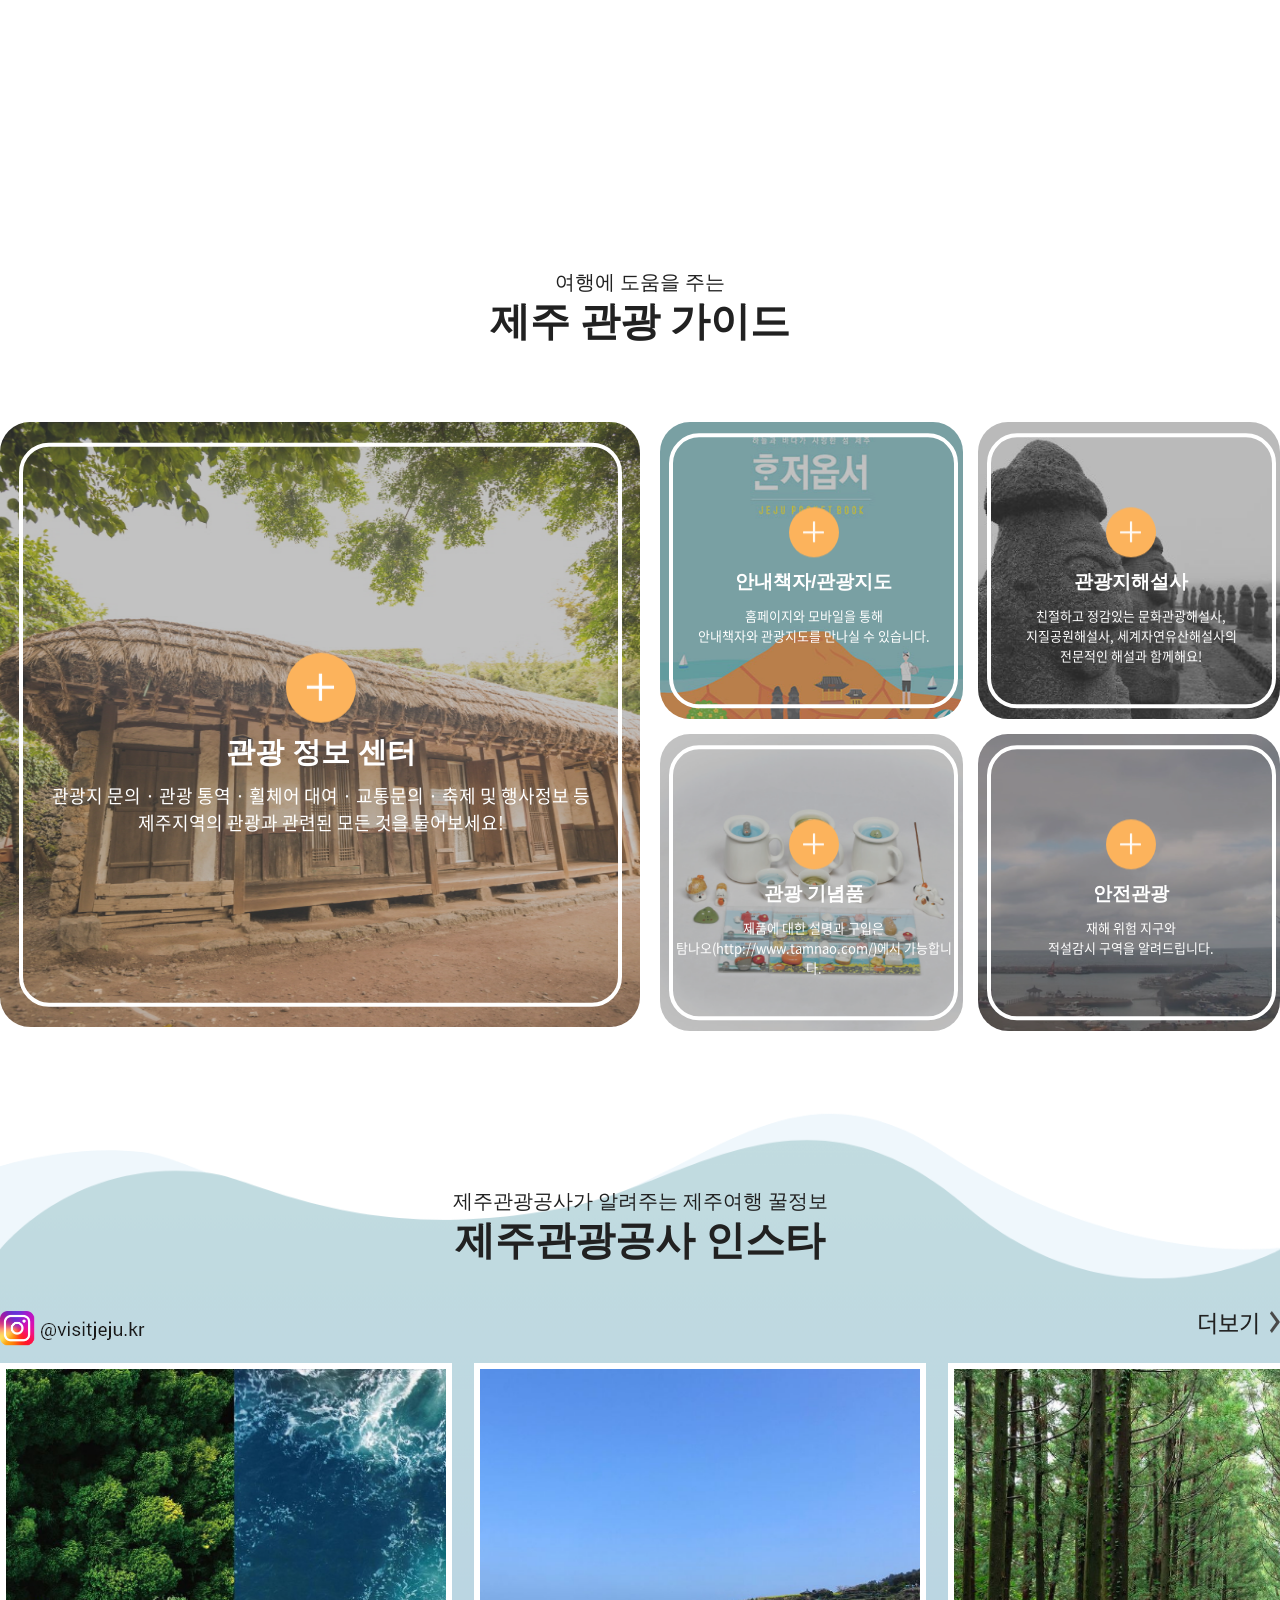
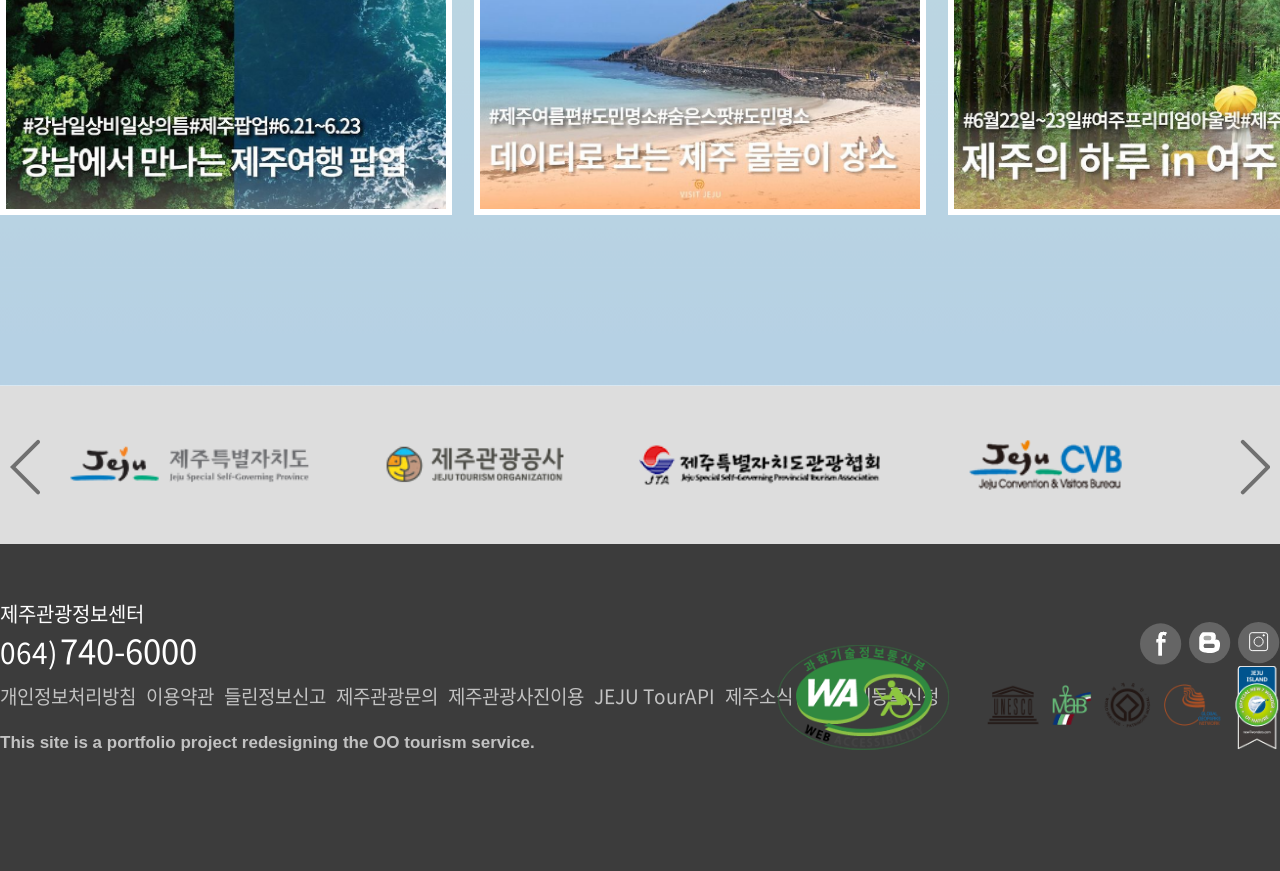
==== commit 23293ded: "푸터 수정" ====
--- a/index.html
+++ b/index.html
@@ -13,7 +13,7 @@
     <link rel="stylesheet" type="text/css" href="./resource/css/font.css">
     <link rel="stylesheet" type="text/css" href="./resource/css/swiper.min.css">
 
-    <title>UI/UX 디자인 실무 기말 과제</title>
+    <title>Visit Jeju Redesign</title>
 
 </head>
 
@@ -580,11 +580,7 @@
                                 </li>
                             </ul>
                         </div>
-                        <p class="footer_text3">(63122) 제주특별자치도 제주시 선덕로 23(연동) 제주웰컴센터</p>
-                        <p class="footer_text4">관광문의 : 제주관광공사 Tel : 064-740-6000~1 FAX : 064-740-6090 사업자등록번호 :
-                            616-82-21432 <br>
-                            관광불편신고 : 제주 120만덕콜센터(064-120번)</p>
-                        <p class="footer_text5">Copyright©Jeju Tourism Organization, All rights reserved.</p>
+                        <p class="footer_text5">This site is a portfolio project redesigning the OO tourism service.</p>
                     </div>
                 </div>
             </div>
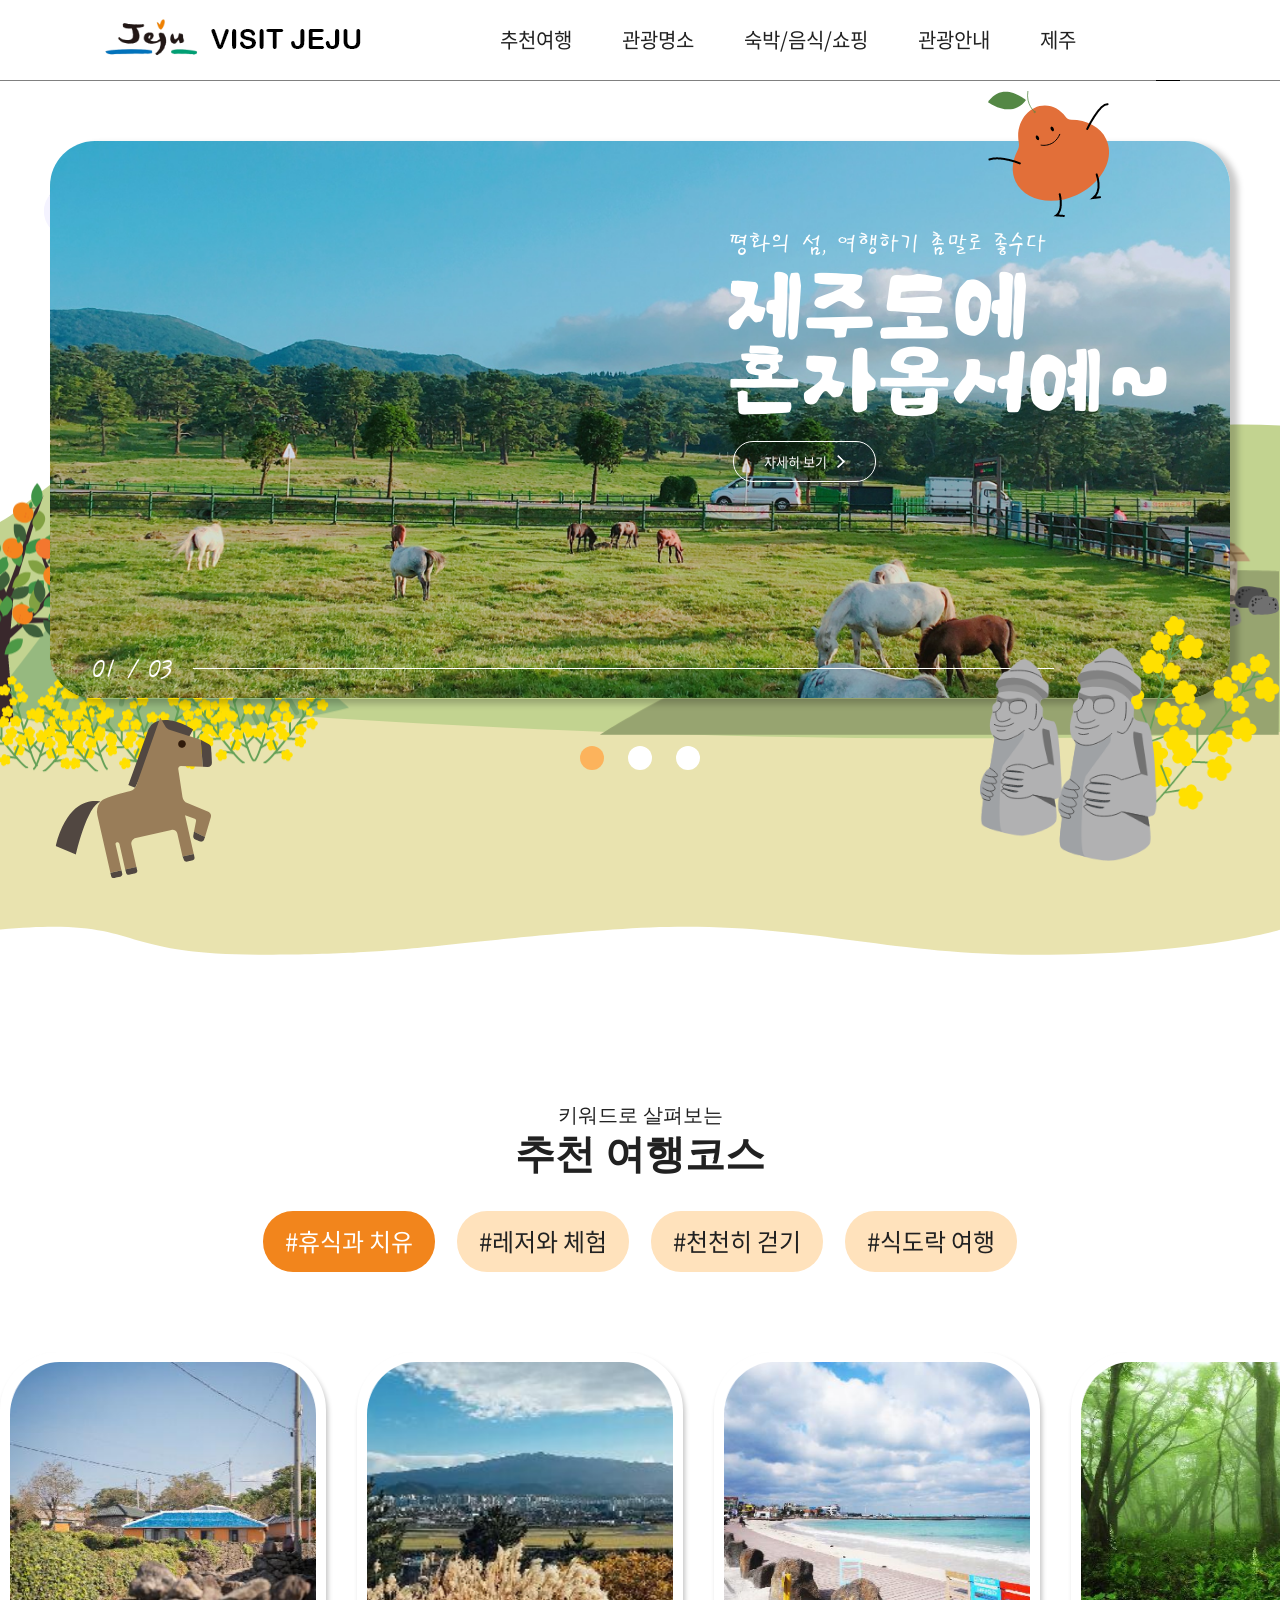
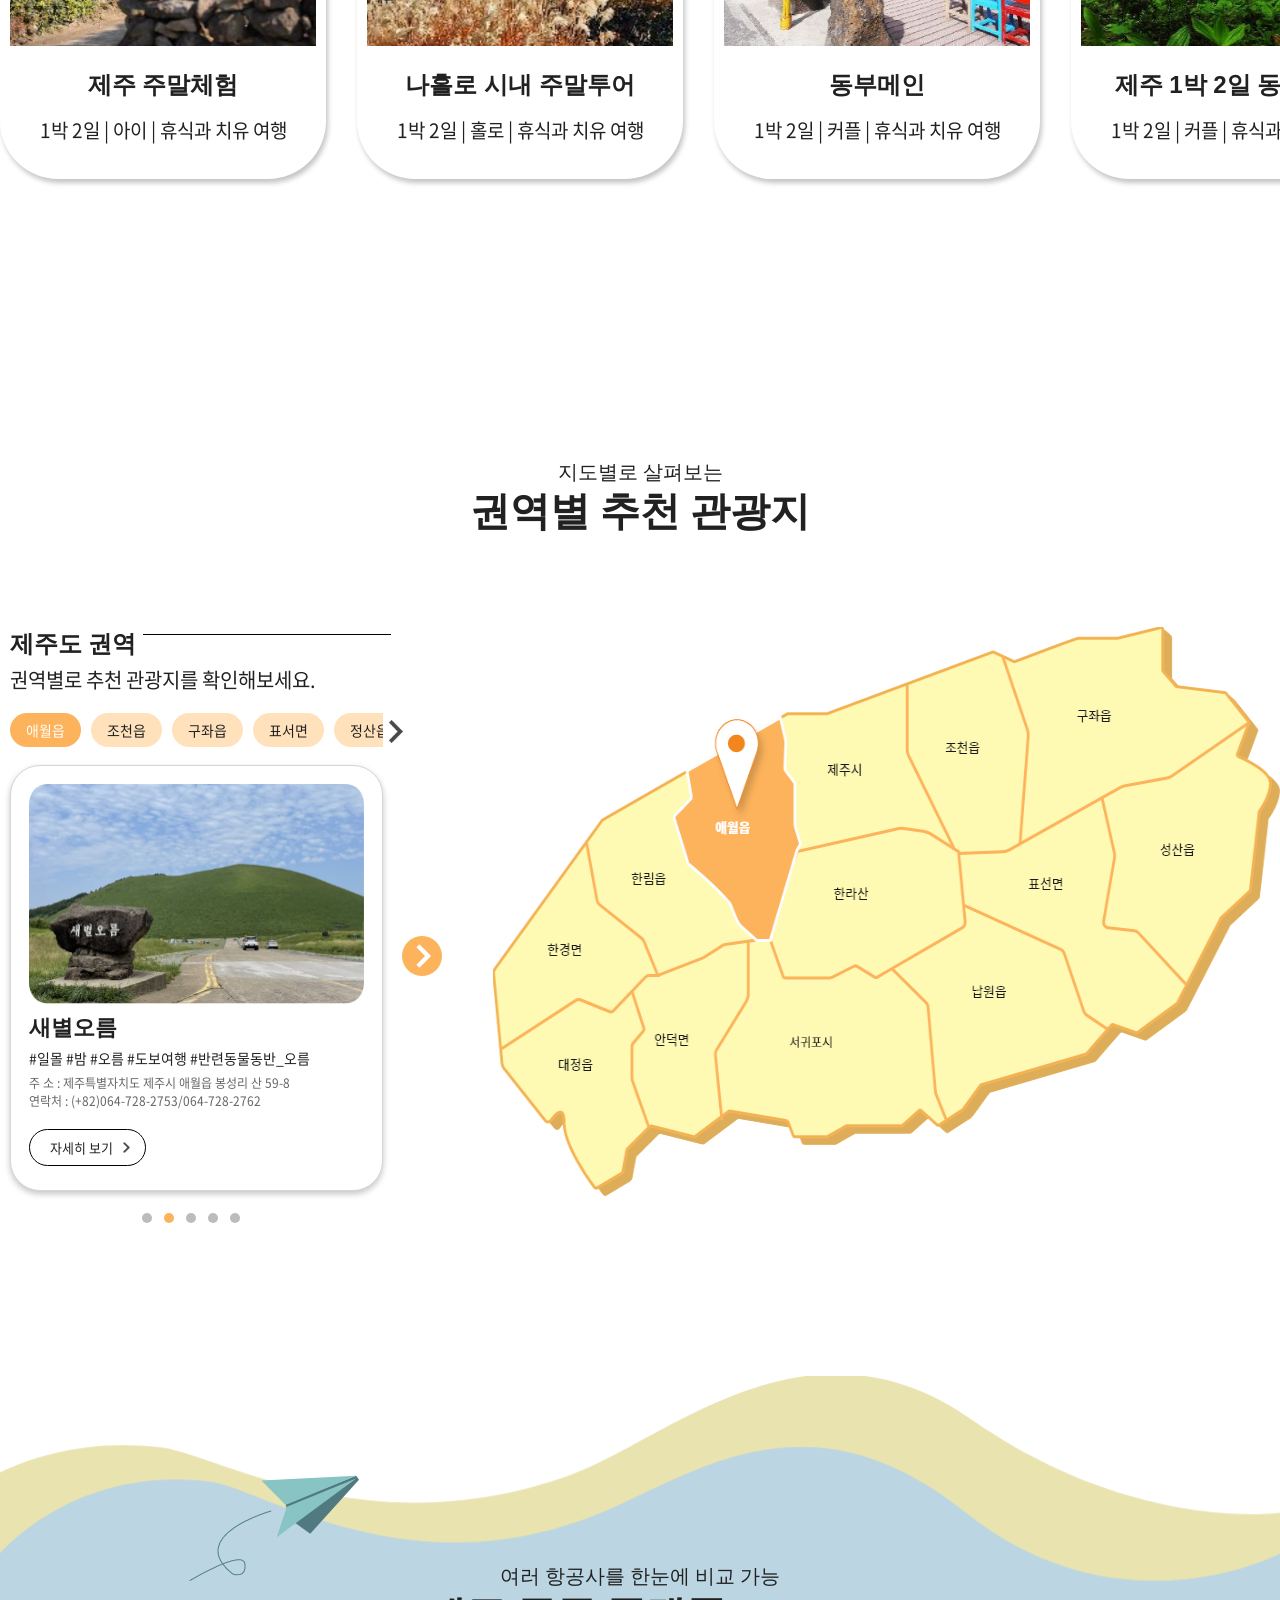
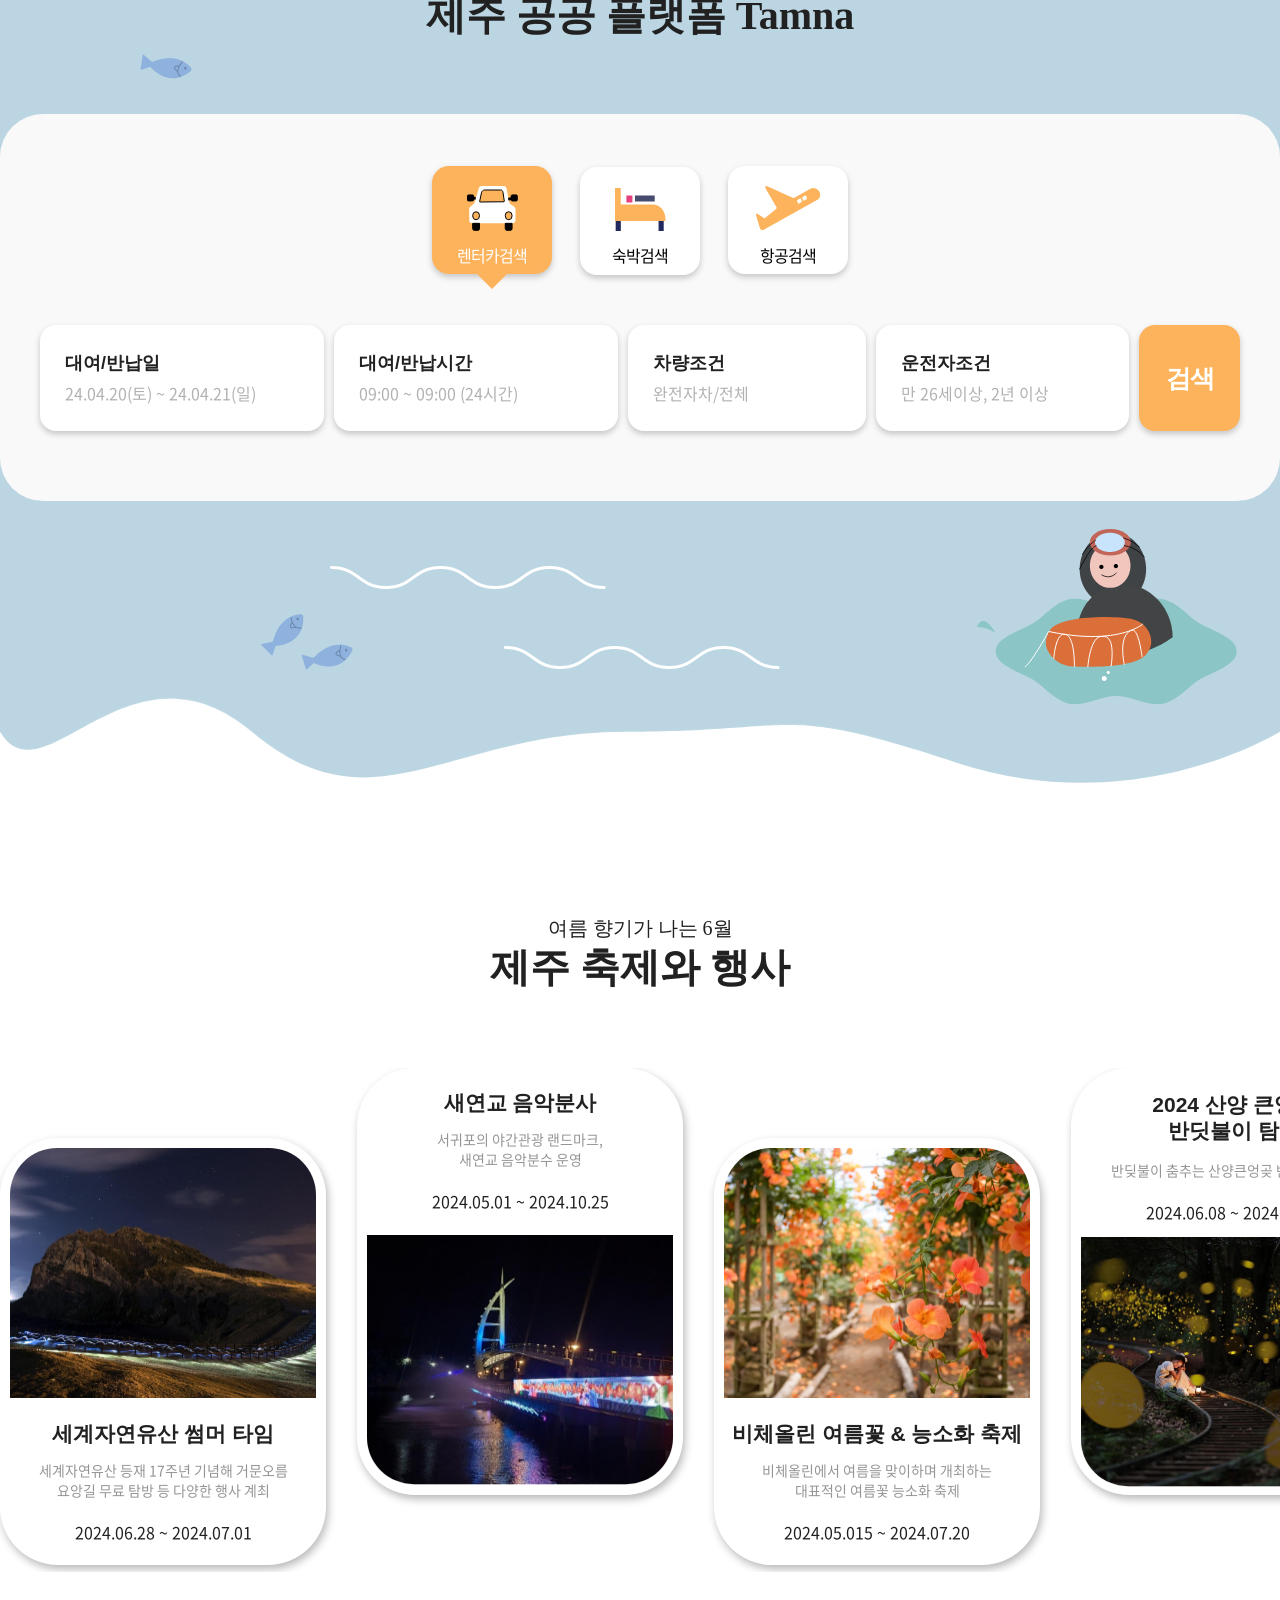
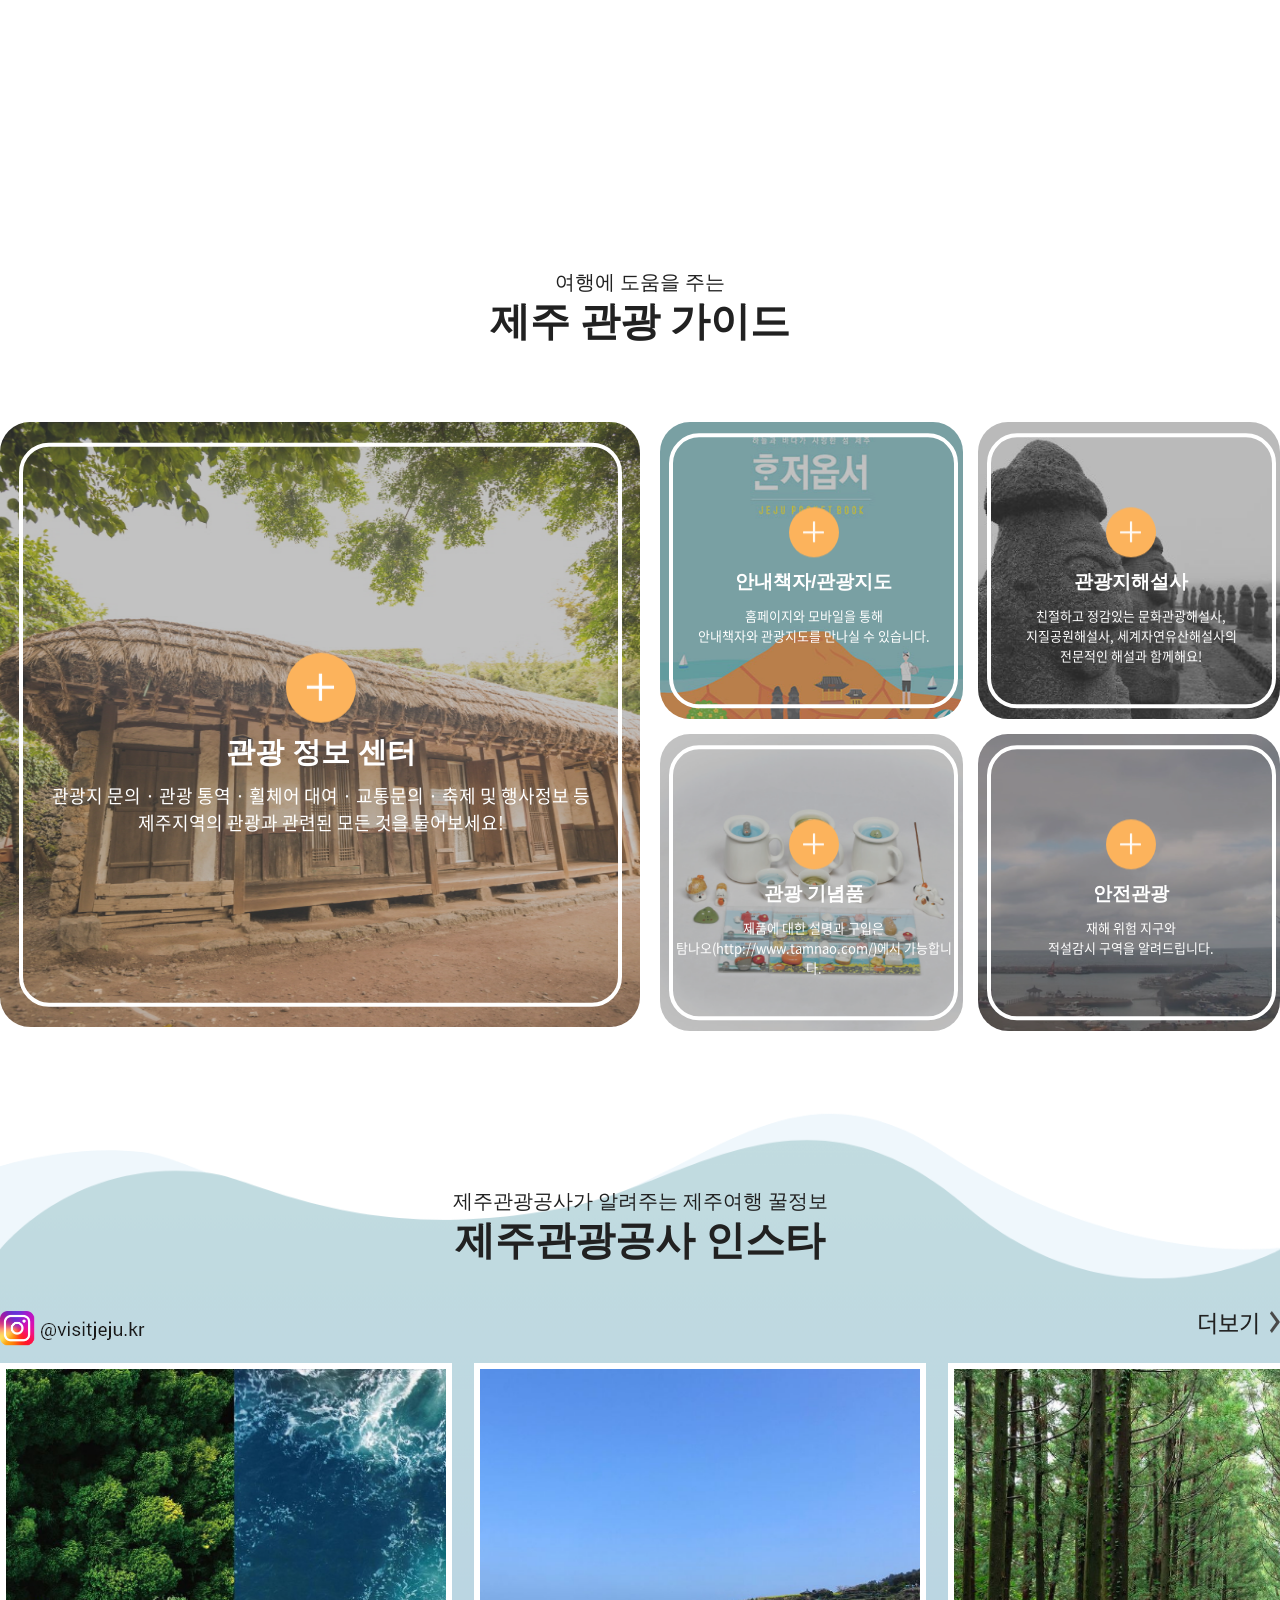
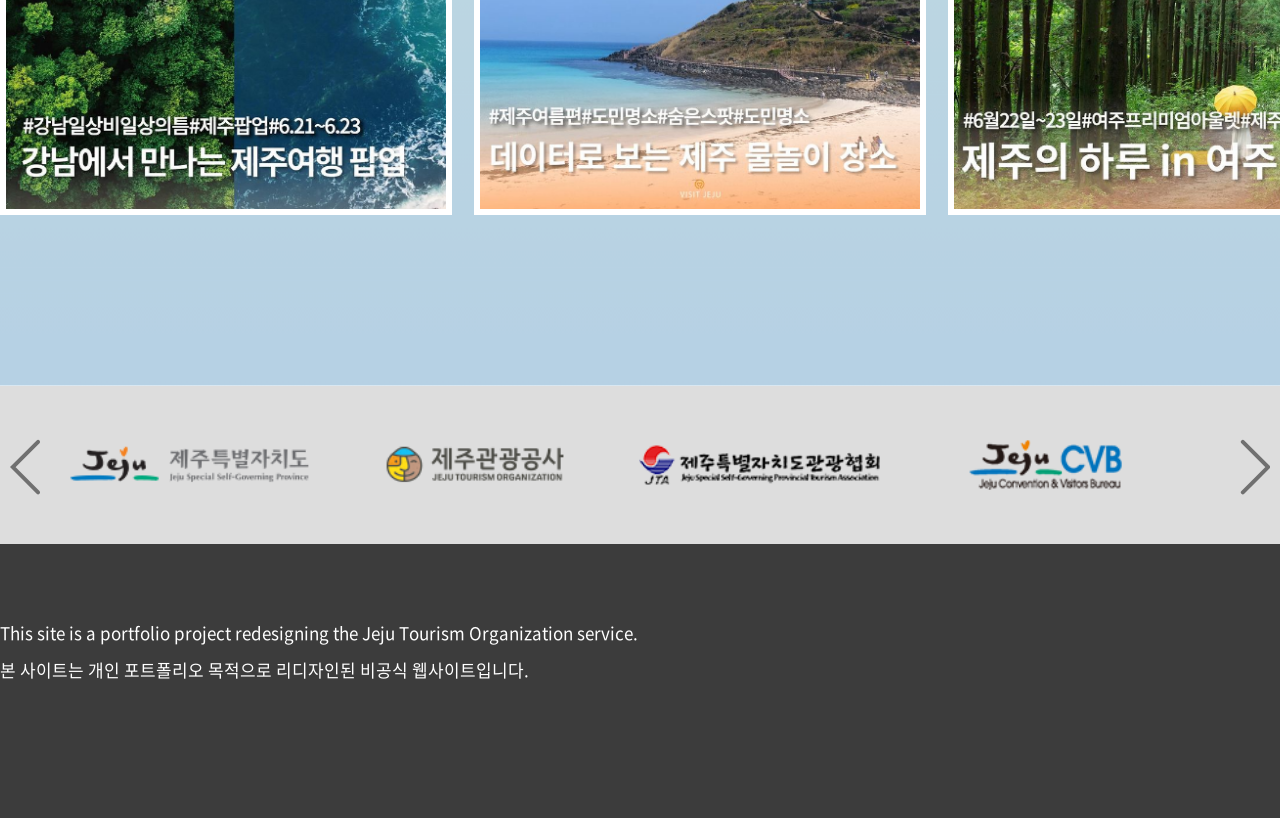
==== commit 6e2558e8: "코드 정리" ====
--- a/index.html
+++ b/index.html
@@ -363,17 +363,17 @@
                                             </div>
                                         </a>
                                     </li>
-                                    <li class="cont4_img>
-                                    <a>
-                                        <div>
+                                    <li class="cont4_img">
+                                        <a>
+                                         <div>
                                             <span class=" cont4_text">2024 산양 큰엉곶<br> 반딧불이 탐방</span>
-                                        <span class="cont4_text2">반딪불이 춤추는 산양큰엉곶 반딧불이 탐방</span>
-                                        <span class="cont4_text3">2024.06.08 ~ 2024.06.30</span>
-                                        <img src="../resource/img/cont4/4.png">
-                            </div>
-                            </a>
-                            </li>
-                            </ul>
+                                            <span class="cont4_text2">반딪불이 춤추는 산양큰엉곶 반딧불이 탐방</span>
+                                            <span class="cont4_text3">2024.06.08 ~ 2024.06.30</span>
+                                            <img src="../resource/img/cont4/4.png">
+                                        </div>
+                                        </a>
+                                    </li>
+                                </ul>
 
                         </div>
                         <div class="control">
@@ -517,70 +517,9 @@
                 </div>
                 <div class="footer_end">
                     <div class="layout">
-                        <div class="wa_mark">
-                            <img src="../resource/img/footer/science.png">
-                        </div>
-                        <div class="cetifications">
-                            <img src="../resource/img/footer/cetisications.png">
-                        </div>
-                        <div class="list_icon">
-                            <ul>
-                                <li> <img src="../resource/img/footer/facebook.png"></li>
-                                <li> <img src="../resource/img/footer/blog.png"></li>
-                                <li> <img src="../resource/img/footer/instagram.png"></li>
-                            </ul>
-                        </div>
-                        <p class="footer_text1">제주관광정보센터</p>
-                        <div>
-                            <p class="footer_text2">064)</p>
-                            <p class="footer_text2_1"> 740-6000</p>
-                        </div>
-
-                        <div class="list_etc">
-                            <ul>
-                                <li>
-                                    <a>
-                                        개인정보처리방침
-                                    </a>
-                                </li>
-                                <li>
-                                    <a>
-                                        이용약관
-                                    </a>
-                                </li>
-                                <li>
-                                    <a>
-                                        들린정보신고
-                                    </a>
-                                </li>
-                                <li>
-                                    <a>
-                                        제주관광문의
-                                    </a>
-                                </li>
-                                <li>
-                                    <a>
-                                        제주관광사진이용
-                                    </a>
-                                </li>
-                                <li>
-                                    <a>
-                                        JEJU TourAPI
-                                    </a>
-                                </li>
-                                <li>
-                                    <a>
-                                        제주소식
-                                    </a>
-                                </li>
-                                <li>
-                                    <a>
-                                        관광업체등록신청
-                                    </a>
-                                </li>
-                            </ul>
-                        </div>
-                        <p class="footer_text5">This site is a portfolio project redesigning the OO tourism service.</p>
+                        <p class="footer_text5">This site is a portfolio project redesigning the Jeju Tourism
+                            Organization service.</p>
+                        <p class="footer_text5"> 본 사이트는 개인 포트폴리오 목적으로 리디자인된 비공식 웹사이트입니다.</p>
                     </div>
                 </div>
             </div>
--- a/resource/css/style.css
+++ b/resource/css/style.css
@@ -1432,11 +1432,11 @@
     color: rgba(255, 255, 255, 0.69);
 }
 #footer .footer_end .footer_text5{
-    display: block;
     font-size: 17px;
-    font-weight: 600;
-    color: rgba(255, 255, 255, 0.69);
+    font-weight: 100;
+    color: white;
     margin-top: 20px;
+    margin-bottom: 20px;
 }
 
 #footer .footer_end .wa_mark{
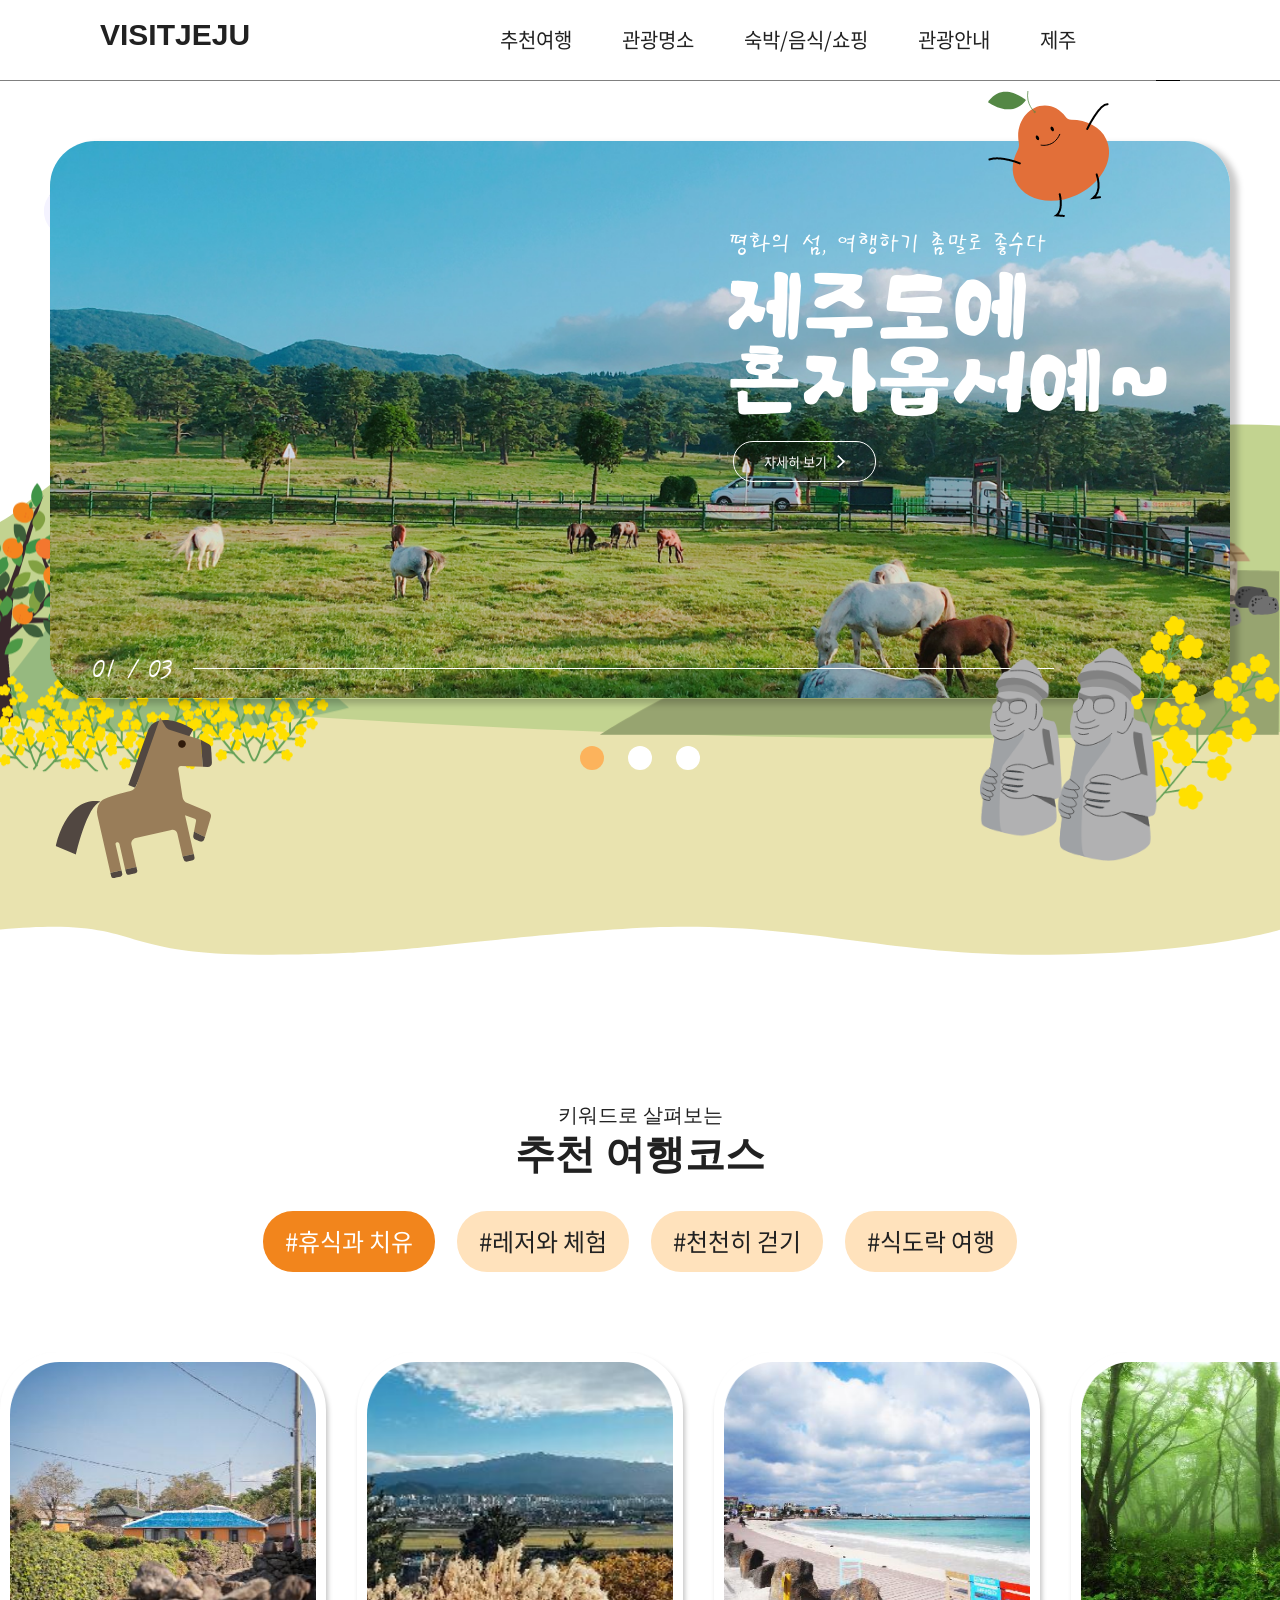
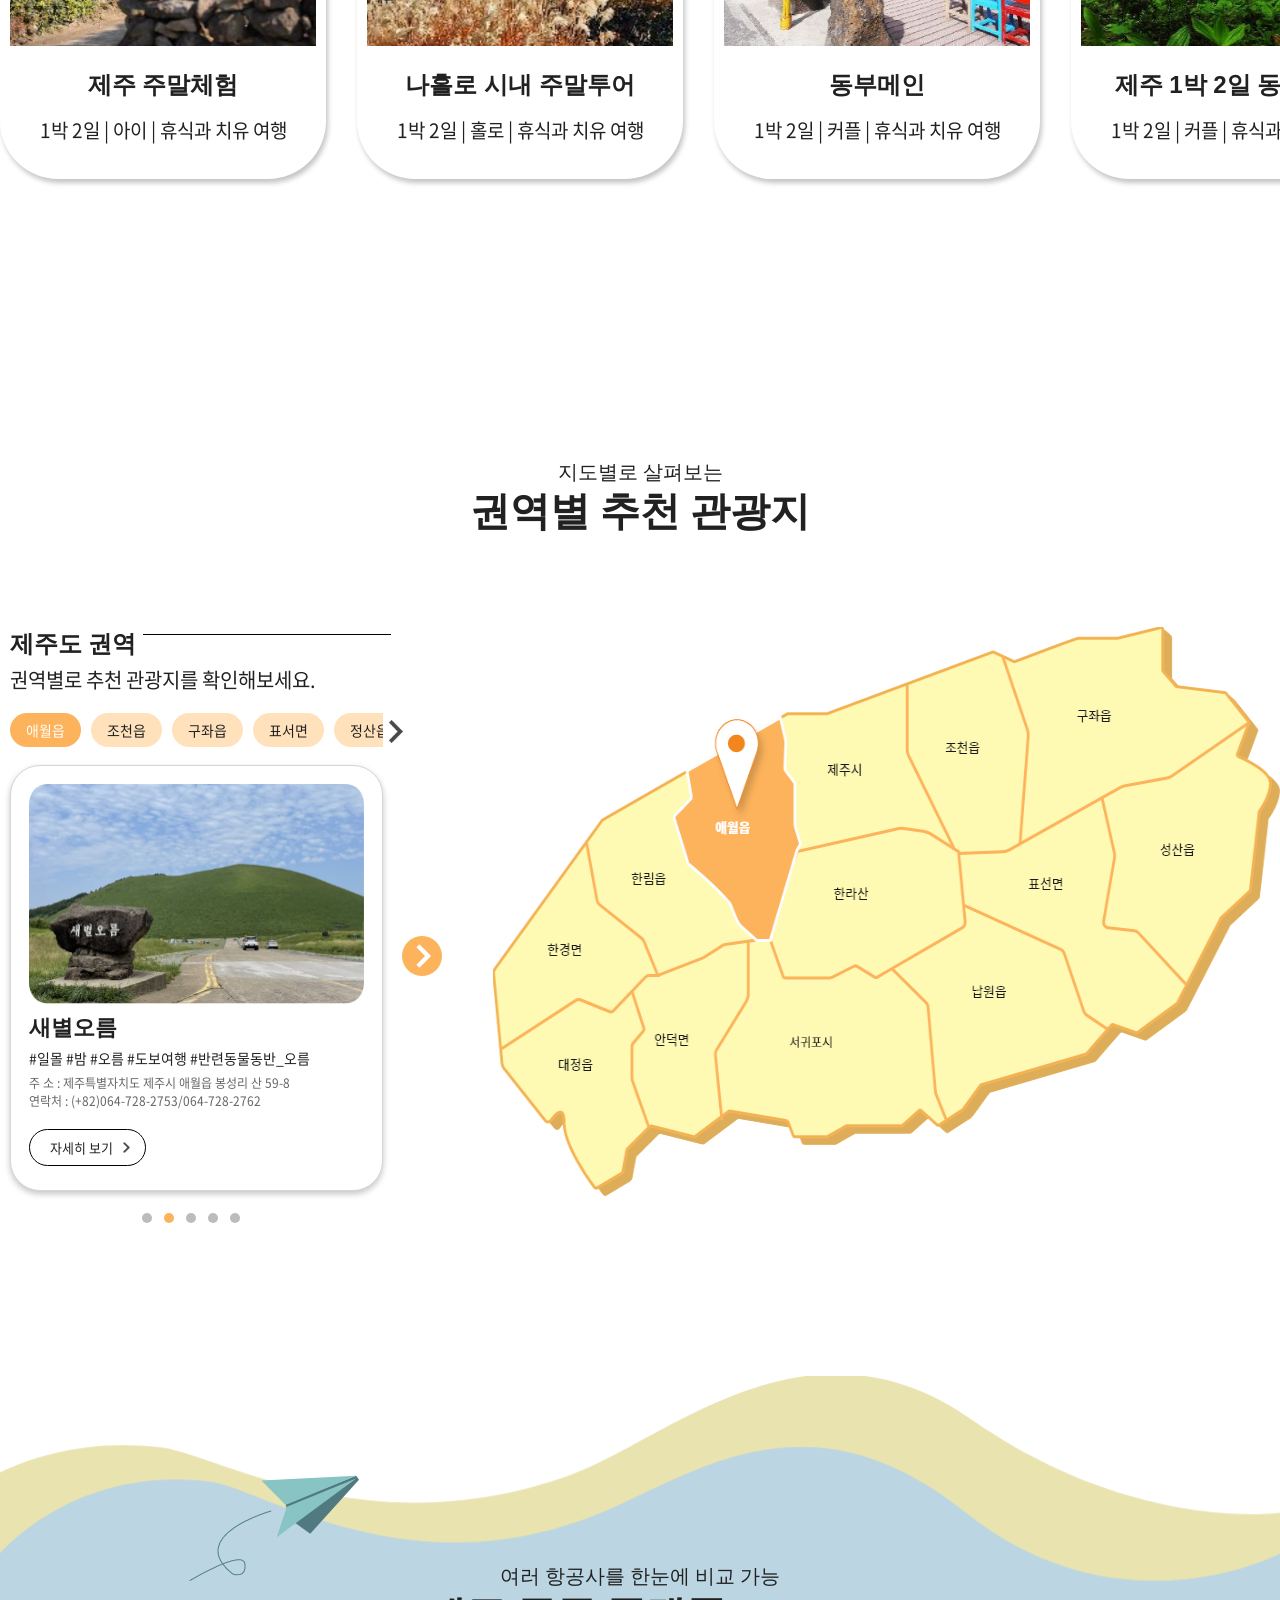
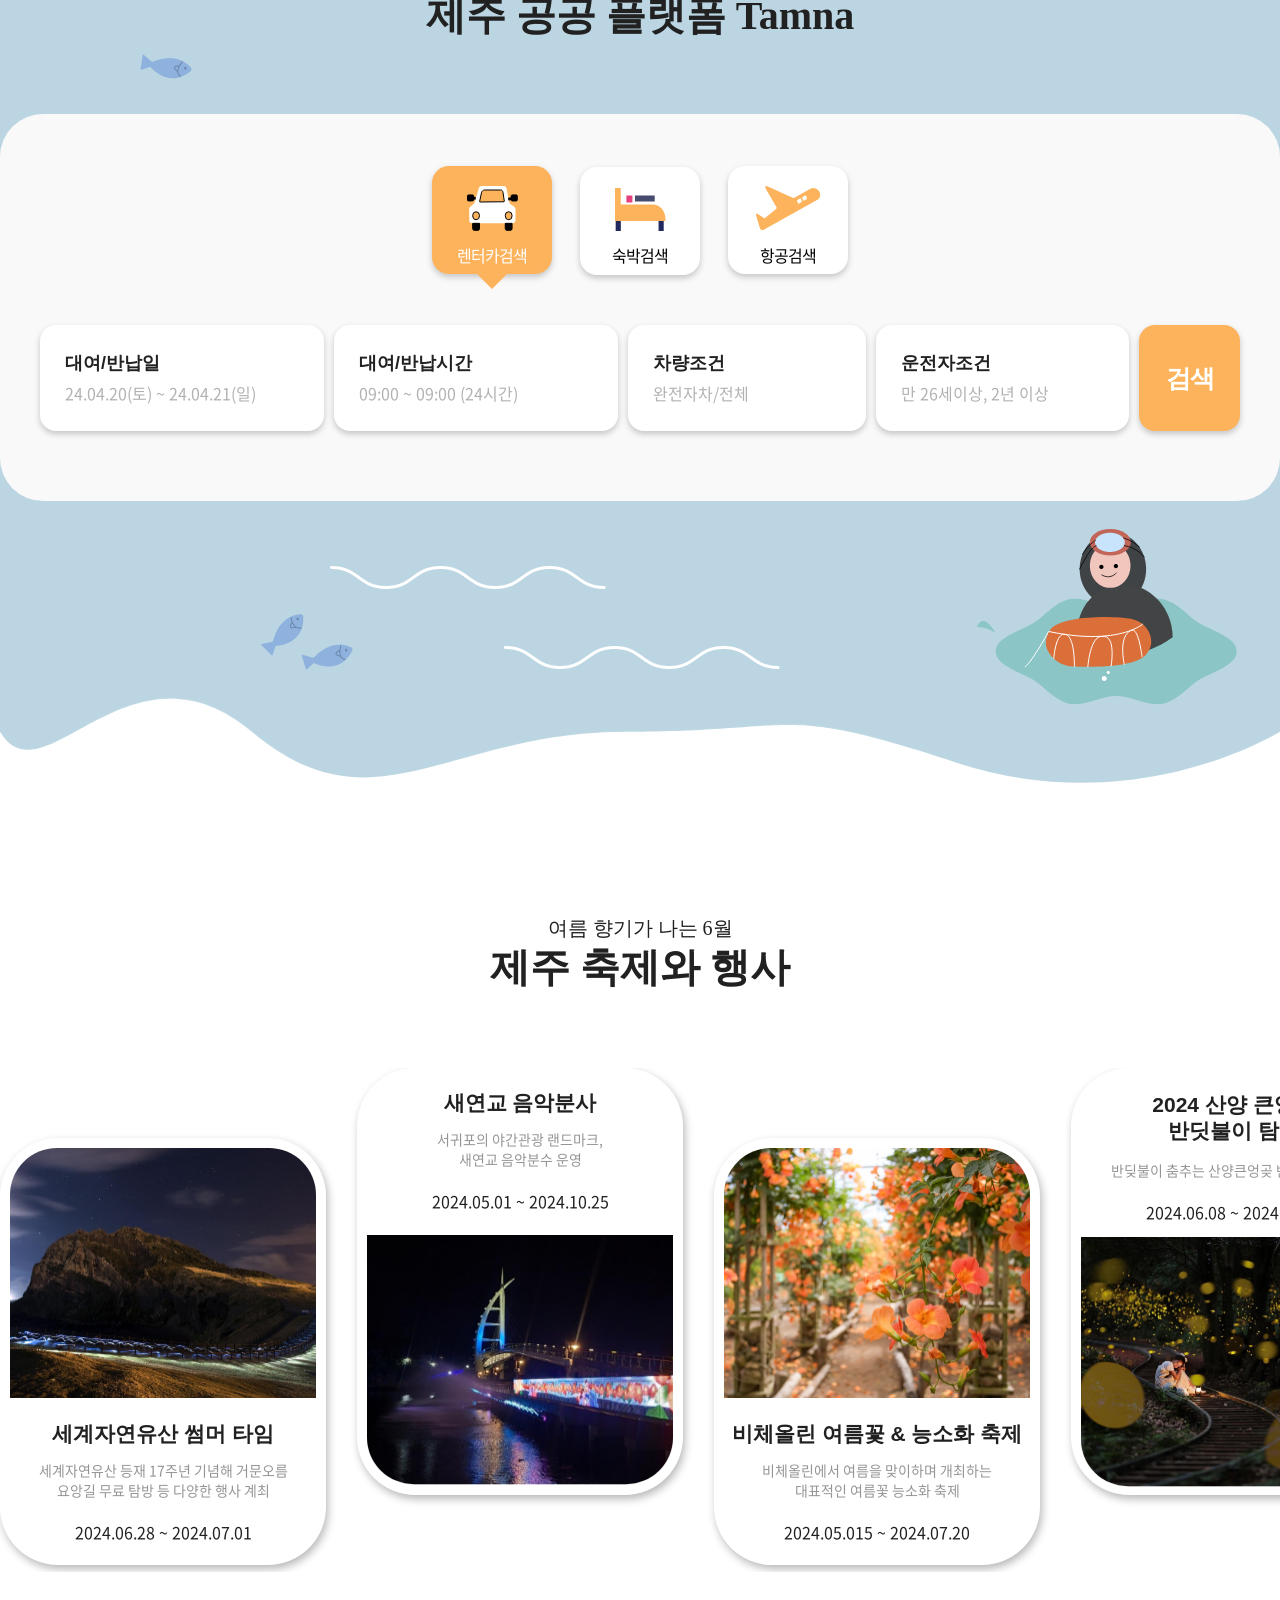
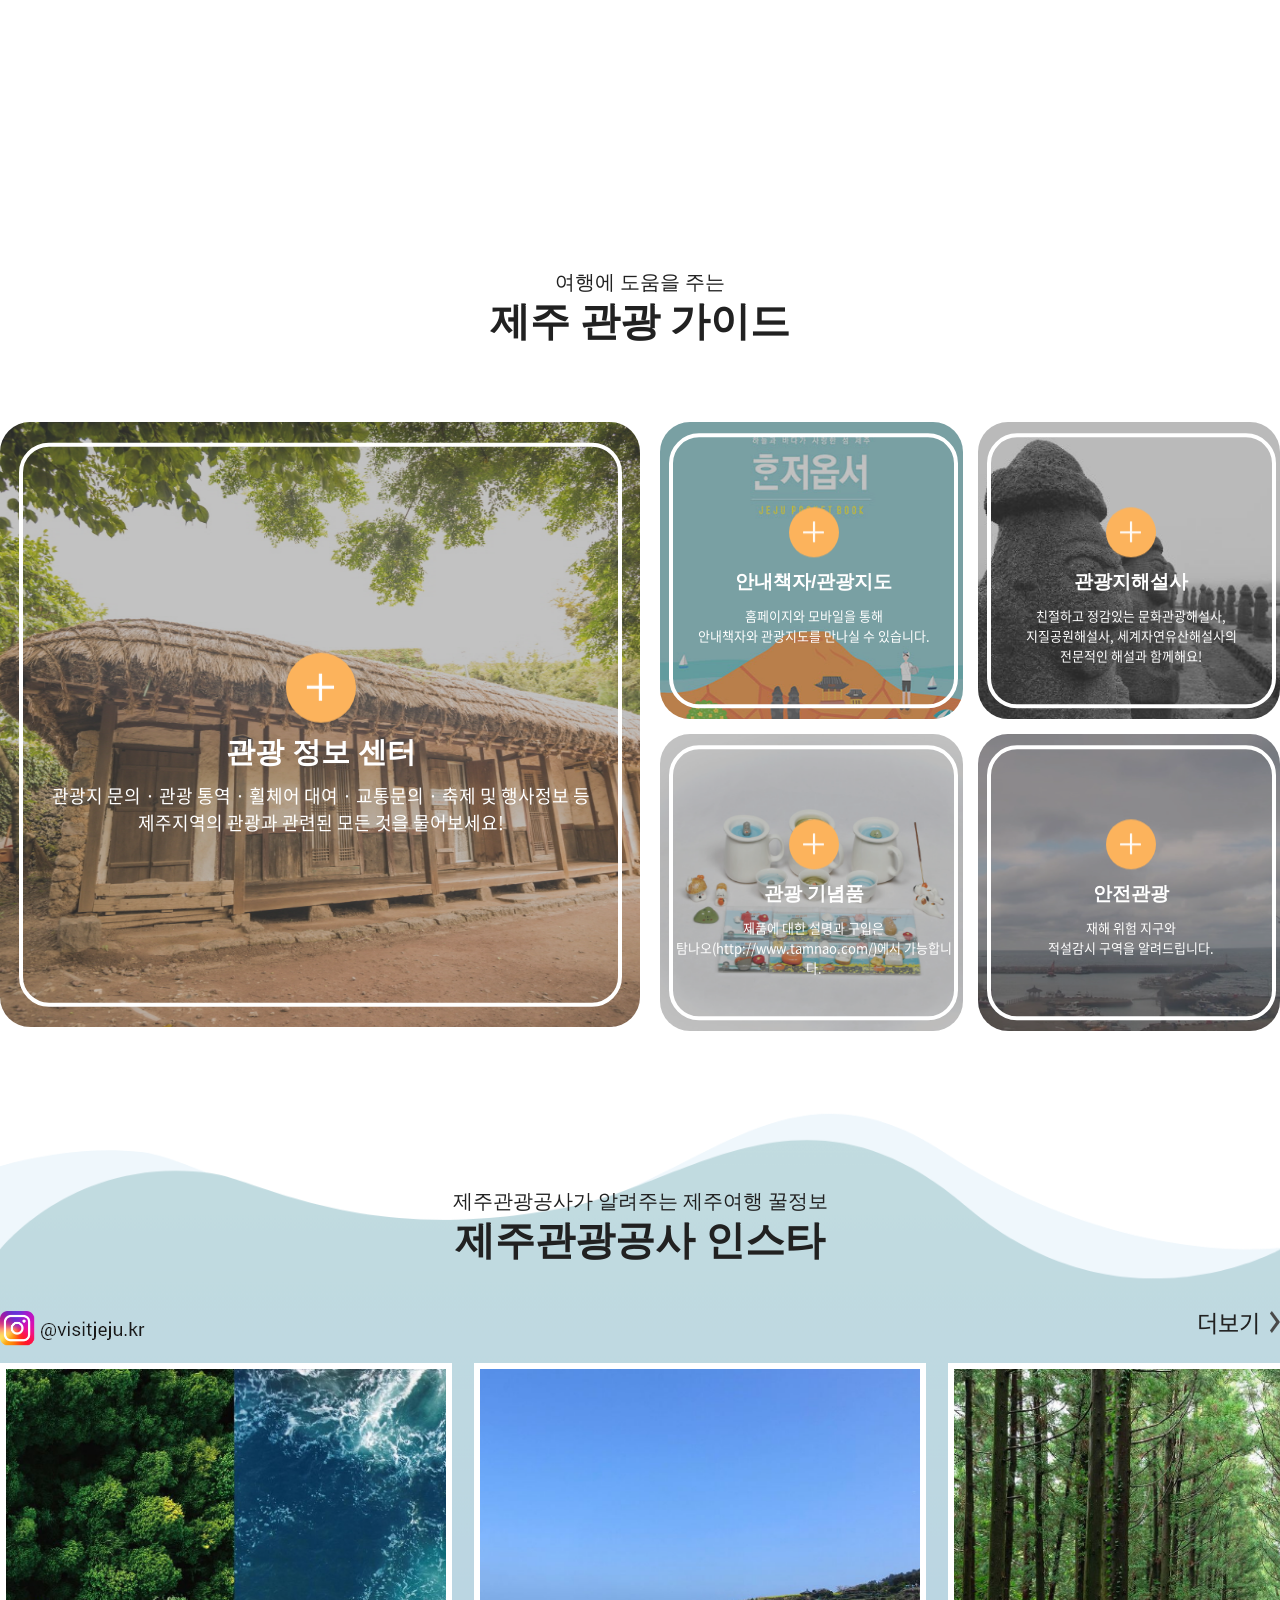
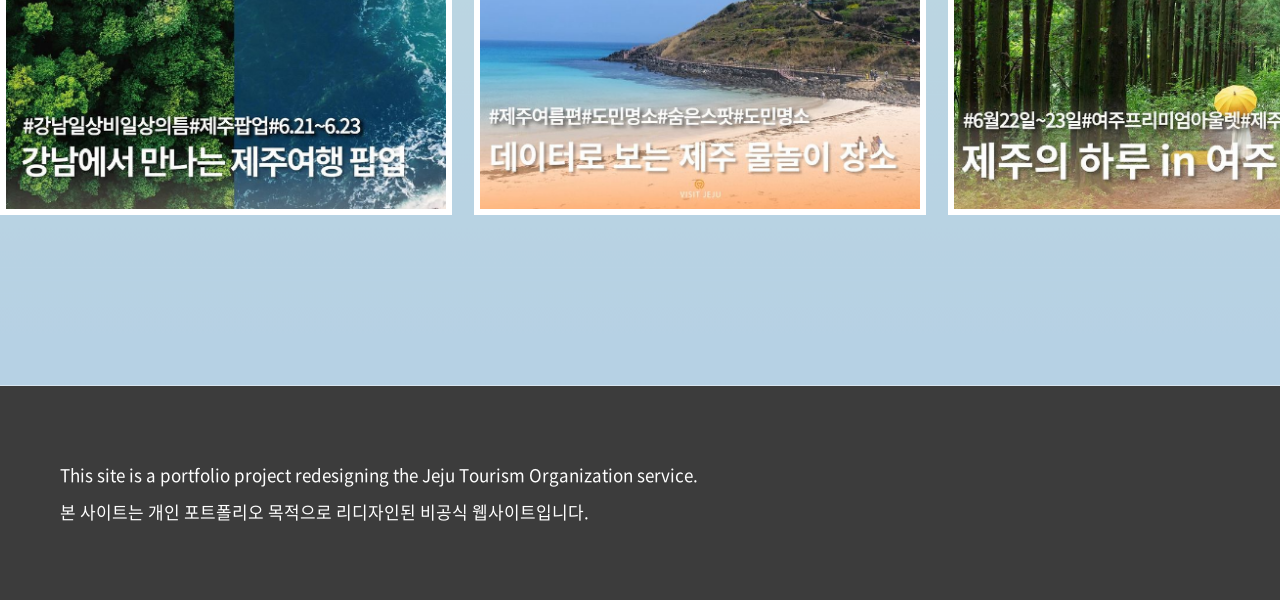
==== commit d49ebcd7: "로고 변경" ====
--- a/index.html
+++ b/index.html
@@ -22,8 +22,8 @@
         <div id="header">
             <div class="header_inner">
                 <div class="logo">
-                    <a href="index.html">
-                        <img src="../resource/img/logo.png" alt="">
+                    <a >
+                        VISITJEJU
                     </a>
                 </div>
                 <nav class="gnb">
@@ -474,47 +474,7 @@
                 </div>
             </div>
 
-
-
             <div id="footer">
-                <div class="footer_cont">
-                    <div class="layout">
-                        <button class="footer_left"></button>
-                        <button class="footer_right"></button>
-
-                        <div class="mark">
-                            <ul>
-                                <li>
-                                    <a href="">
-                                        <img src="../resource/img/footer/jeju1.png">
-                                    </a>
-                                </li>
-                                <li>
-                                    <a href="">
-                                        <img src="../resource/img/footer/jeju2.png">
-                                    </a>
-                                </li>
-                                <li>
-                                    <a href="">
-                                        <img src="../resource/img/footer/jeju3.png">
-                                    </a>
-                                </li>
-                                <li>
-                                    <a href="">
-                                        <img src="../resource/img/footer/jejucvb.png">
-                                    </a>
-                                </li>
-                                <li>
-                                    <a href="">
-                                        <img src="../resource/img/footer/iccjeju.png">
-                                    </a>
-                                </li>
-
-                            </ul>
-
-                        </div>
-                    </div>
-                </div>
                 <div class="footer_end">
                     <div class="layout">
                         <p class="footer_text5">This site is a portfolio project redesigning the Jeju Tourism
--- a/resource/css/style.css
+++ b/resource/css/style.css
@@ -11,10 +11,10 @@
 
 .logo{
     float: left;
-    width: 284px;
-    height: 58px;
+    font-size:30px;
     position :absolute;
-    top: 12px;
+    top: 20px;
+    font-weight: bold;
     margin-left: 100px;
 }
 
@@ -1324,9 +1324,7 @@
     background-color: #3C3C3C;
 }
 
-#footer .layout{
-    padding-bottom: 120px;
-}
+
 #footer .footer_cont .layout{
     height: 158px;
     padding: 0px 60px;
@@ -1379,7 +1377,7 @@
     color: white;
    
     background-color: #3C3C3C;
-    padding-top: 60px;
+    padding: 60px;
     position: relative;
 }
 
@@ -1471,7 +1469,8 @@
 @media  (max-width: 766px){
    /* body{background-color: lightpink;}*/
     .logo {        
-        margin-left: 14px;
+        margin-left: 20px;
+        font-size: 24px;
         top: 25px;
     }
     .logo a img{width: 160px;}
@@ -2012,13 +2011,9 @@
     .footer_cont {
         height: 56px;
     }
-    #footer .layout {
-        padding: 0 30px;
-        padding-bottom: 0px;
-    }
     #footer .footer_end {
-        padding-top: 10px;
         height: 110px;
+        padding: 30px;
     }
     #footer .footer_end .cetifications{
         display: none;
@@ -2061,7 +2056,7 @@
         margin-top: 5px;
     }
     #footer .footer_end .footer_text5{
-        font-size: 6px;
+        font-size: 10px;
         margin-top: 5px;
     }
     #footer .footer_end .list_icon li { 
@@ -2250,11 +2245,6 @@
         right: 70px;
     }
     
-
-    #footer .layout {
-        padding: 0 70px;
-        padding-bottom: 40px;
-    }
     #footer .footer_end .cetifications{
         right: 70px;
         bottom: 40px;
